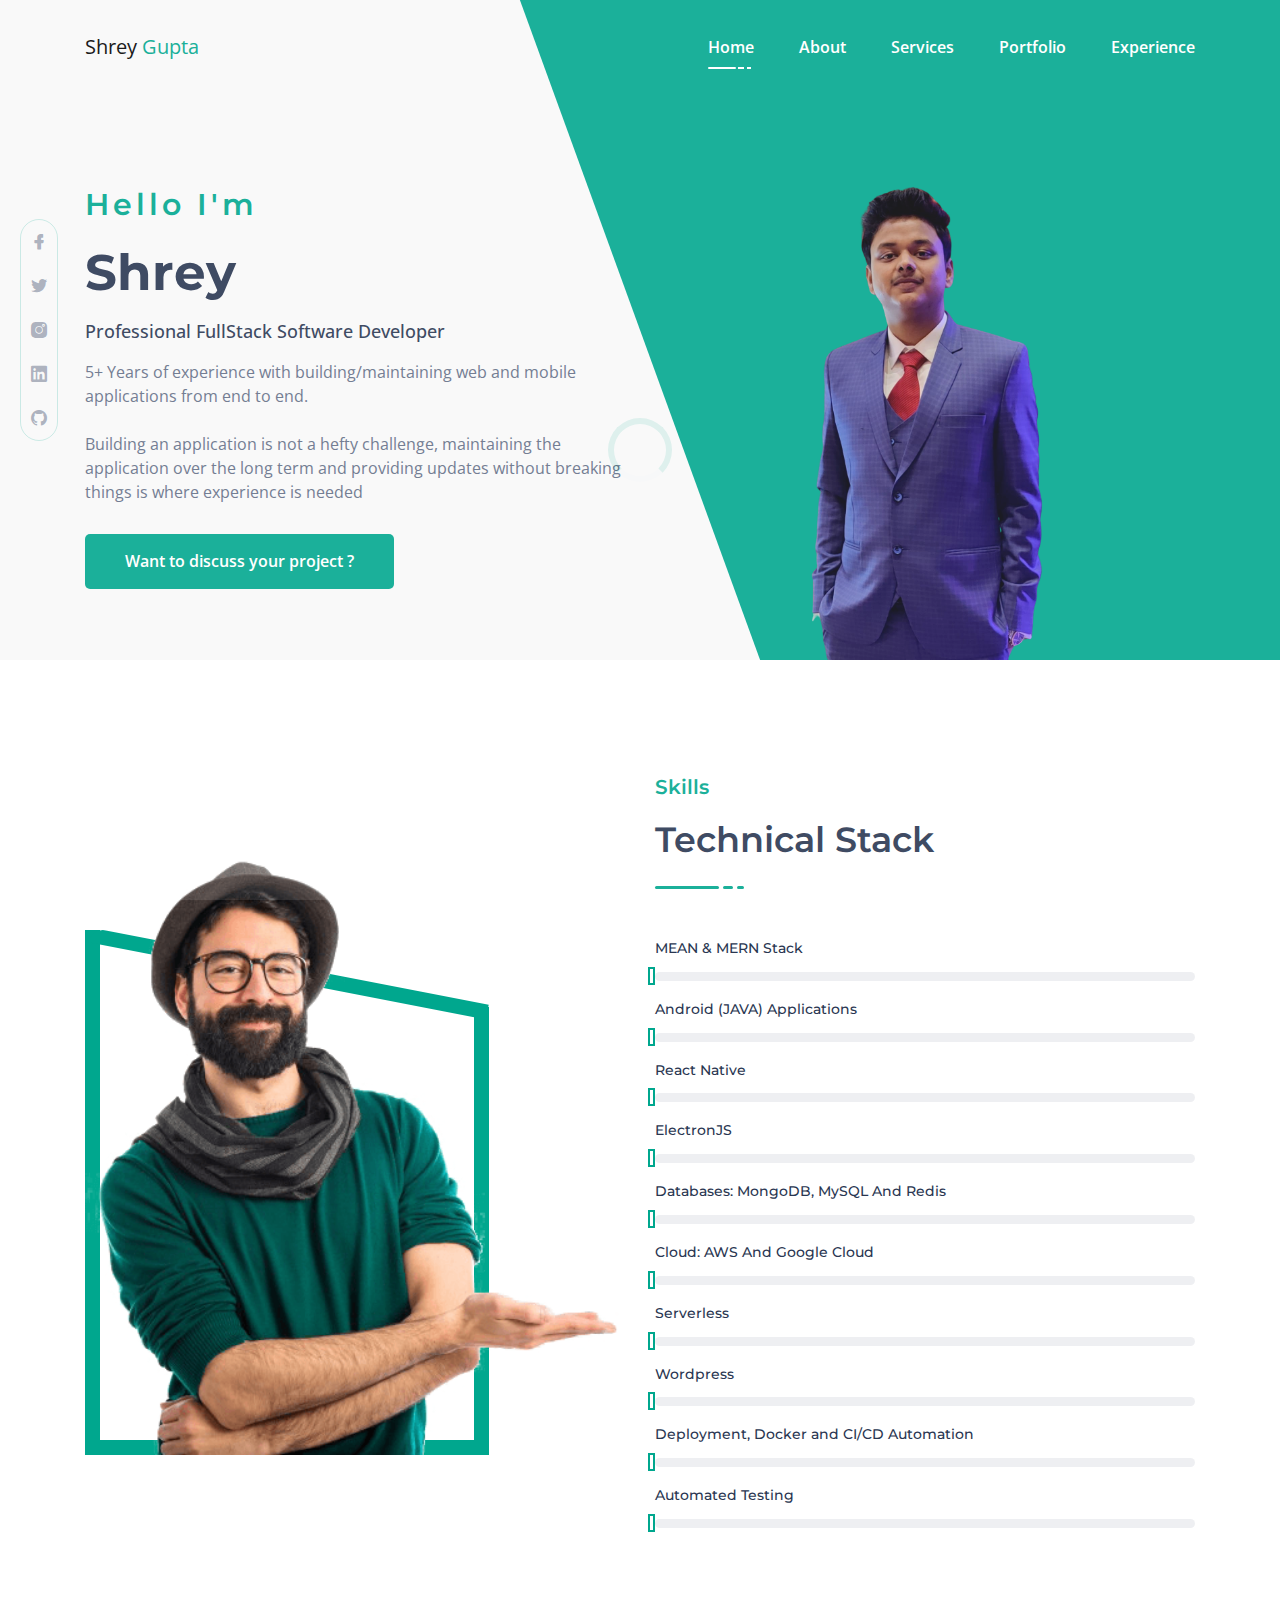
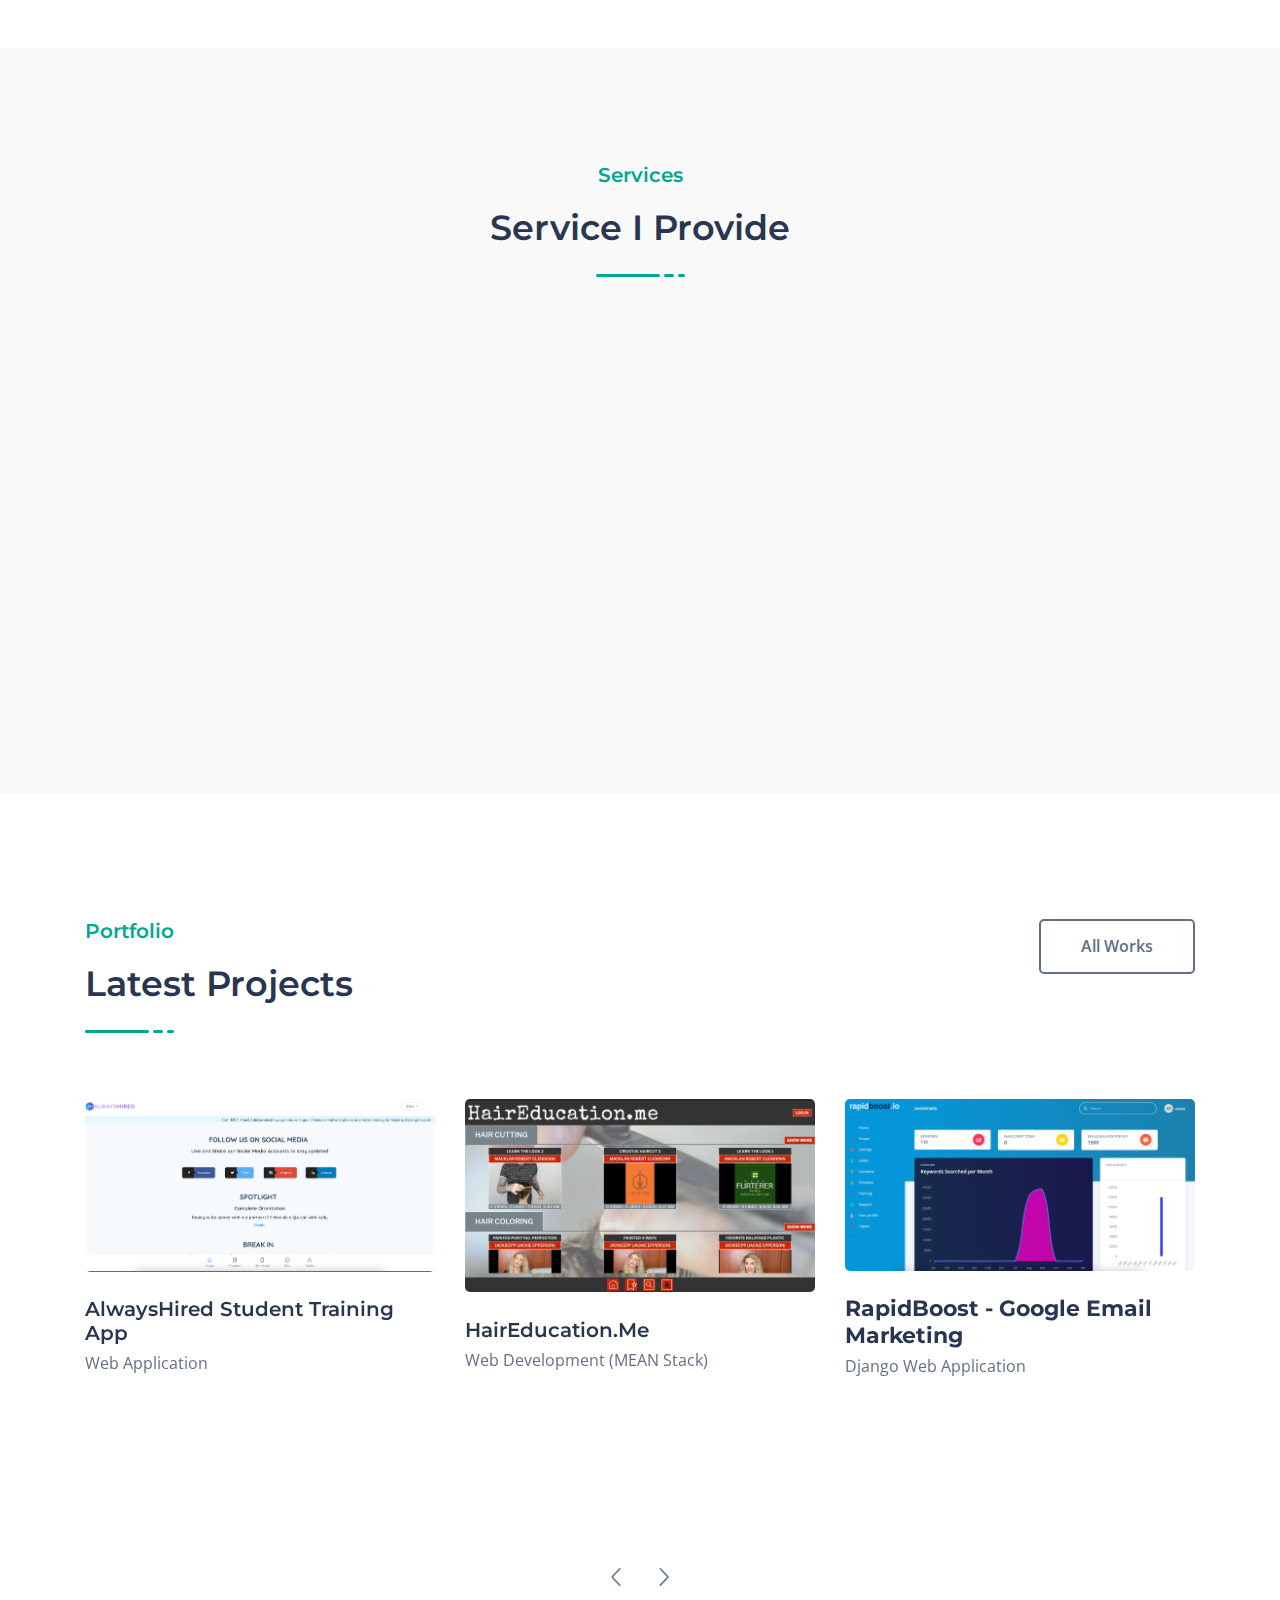
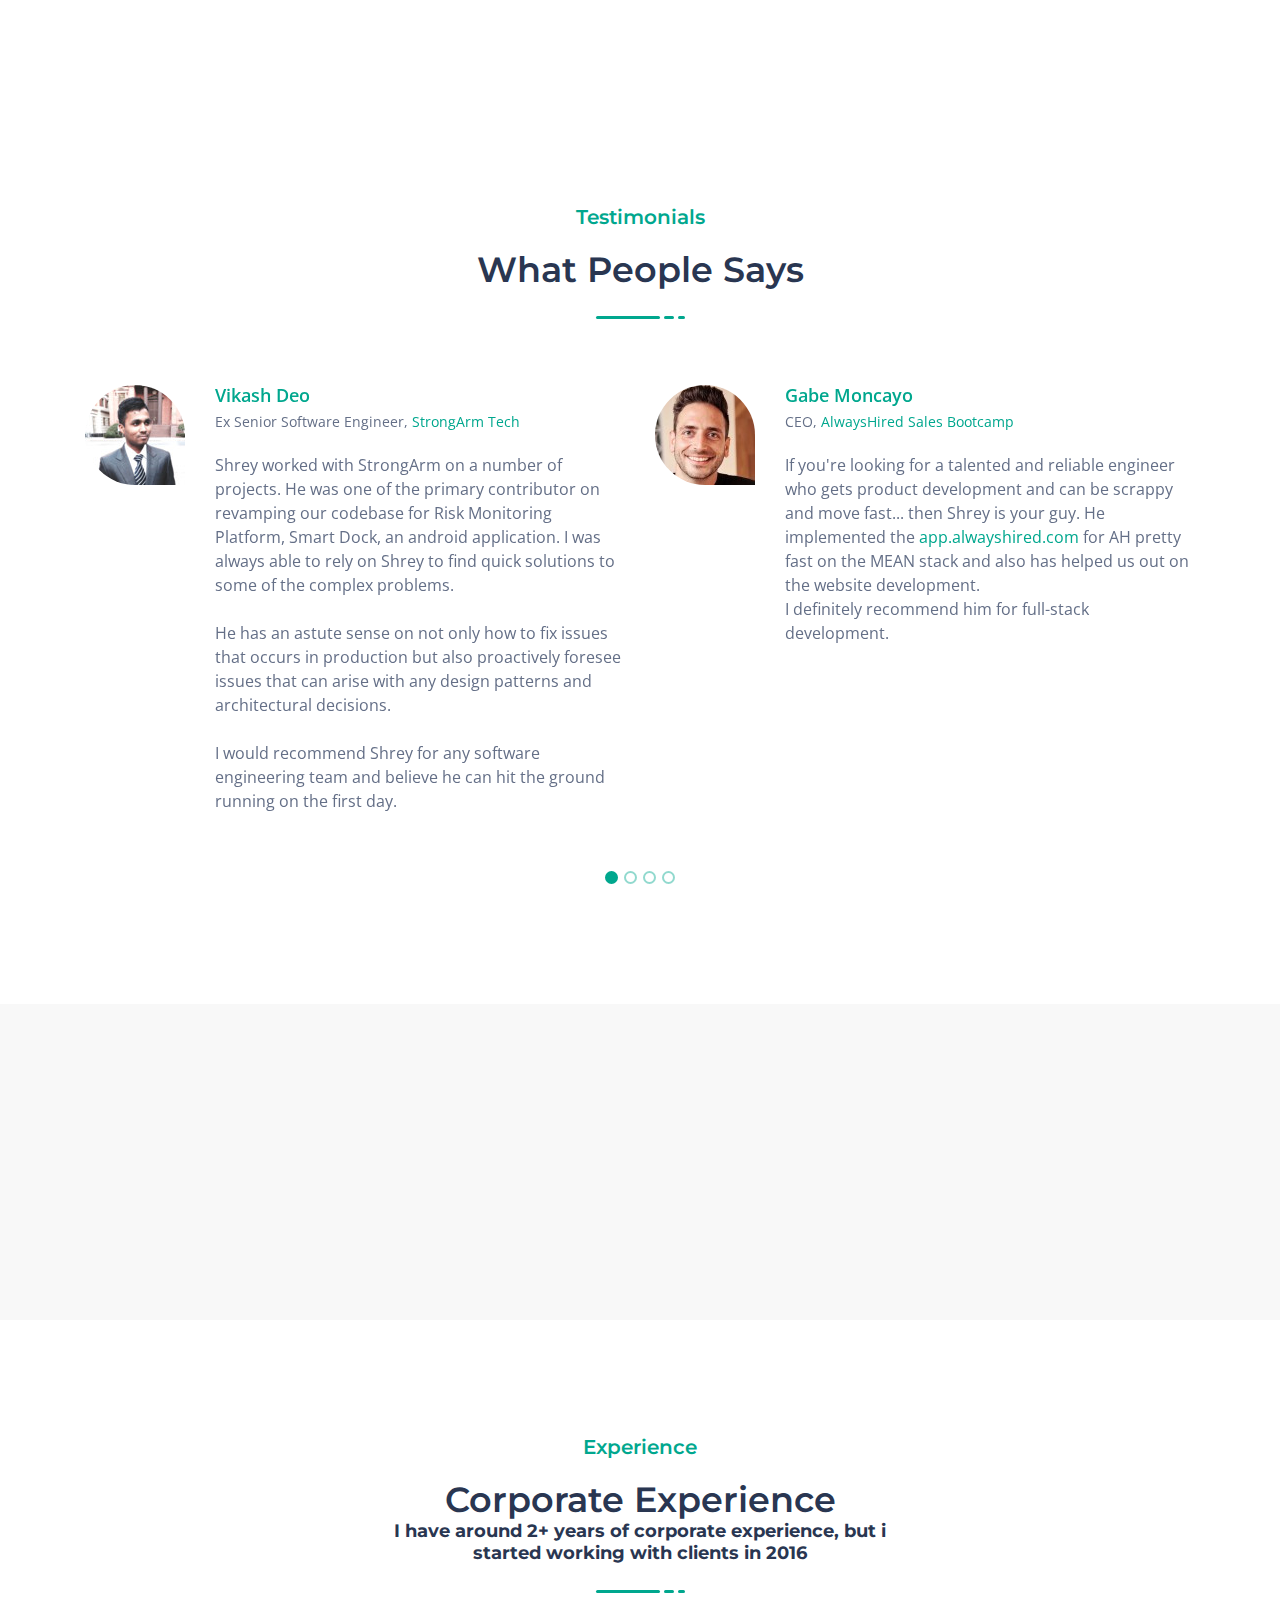
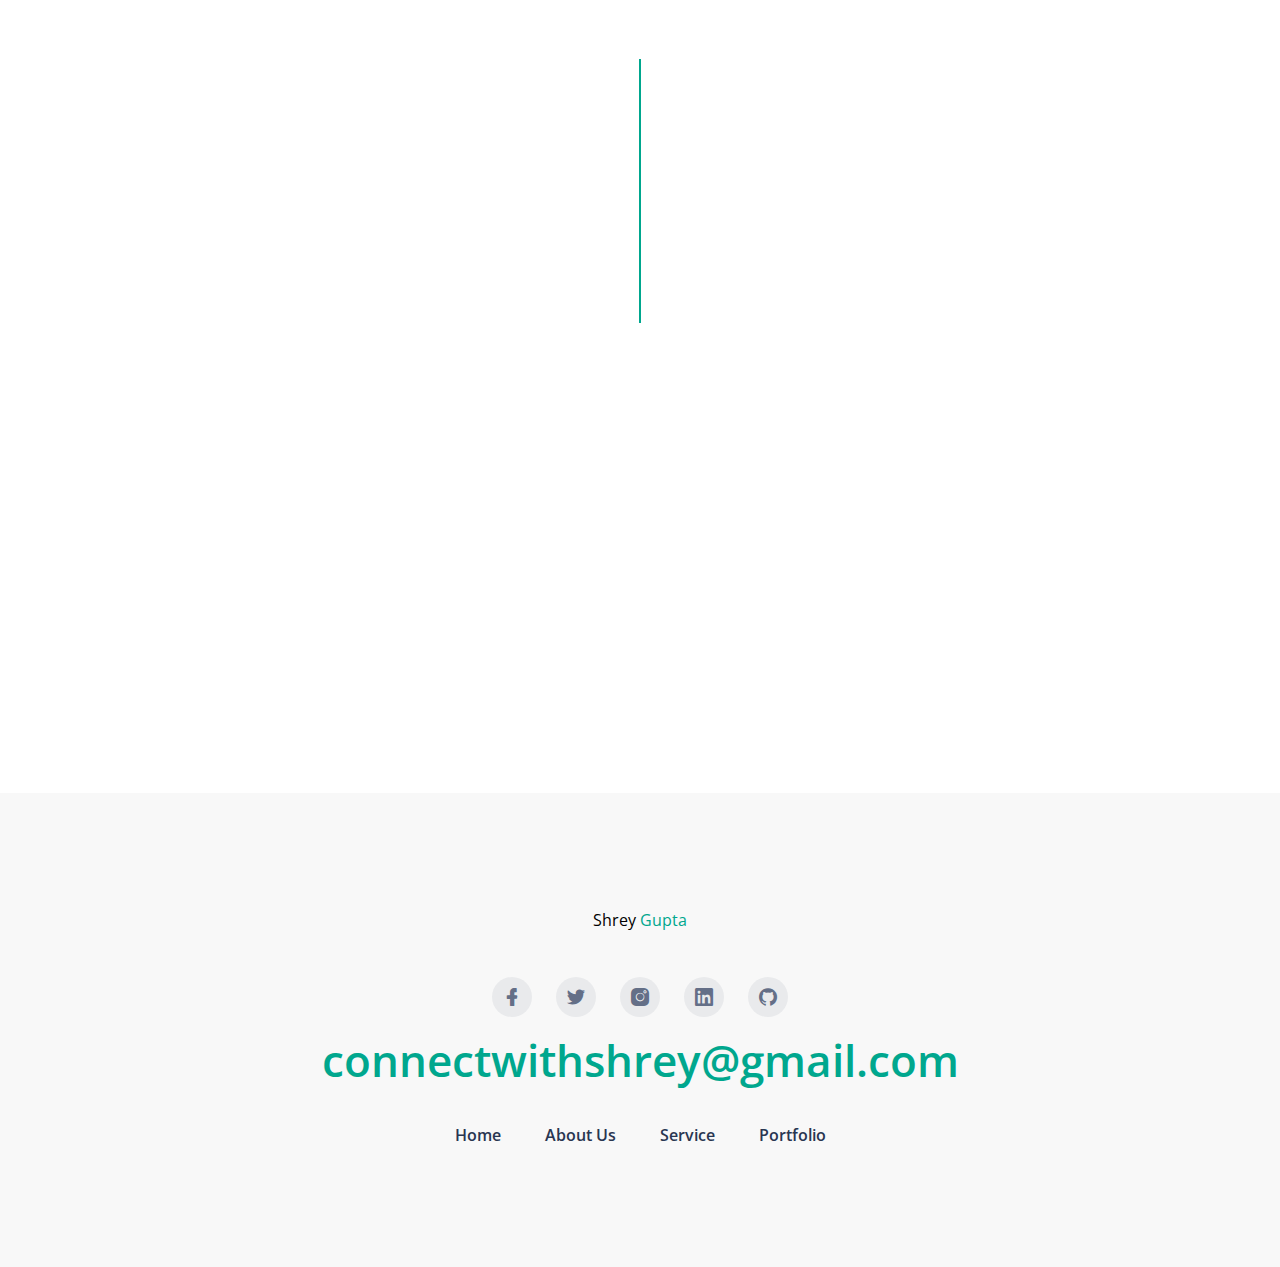
==== index.html @ 1f5a8aed "Fix NaN" ====
<!DOCTYPE html>
<html class="no-js" lang="en">

<head>
  <meta charset="utf-8">

  <title>Shrey Gupta - Portfolio</title>
  <meta name="description"
    content="Shrey is an emerging FullStack Software Engineer known for his honesty among his clients. Having expertise in building mobile and web apps that are secure, scalable, and maintainable">
  <meta name="viewport" content="width=device-width, initial-scale=1">

  <link rel="shortcut icon" href="favicons/images-favicon.png" type="image/png">

  <link rel="stylesheet" href="css/css-animate.css">

  <link rel="stylesheet" href="css/css-slick.css">

  <link rel="stylesheet" href="css/css-lineicons.css">

  <link rel="stylesheet" href="css/css-bootstrap.min.css">

  <link rel="stylesheet" href="css/css-default.css">

  <link rel="stylesheet" href="css/css-style.css">
</head>

<body>
  <!--[if IE]>
    <p class="browserupgrade">You are using an <strong>outdated</strong> browser. Please <a href="https://browsehappy.com/">upgrade your browser</a> to improve your experience and security.</p>
  <![endif]-->

  <div class="preloader">
    <div class="loader">
      <div class="ytp-spinner">
        <div class="ytp-spinner-container">
          <div class="ytp-spinner-rotator">
            <div class="ytp-spinner-left">
              <div class="ytp-spinner-circle"></div>
            </div>
            <div class="ytp-spinner-right">
              <div class="ytp-spinner-circle"></div>
            </div>
          </div>
        </div>
      </div>
    </div>
  </div>


  <section class="header_area">
    <div class="header_navbar">
      <div class="container">
        <div class="row">
          <div class="col-lg-12">
            <nav class="navbar navbar-expand-lg">
              <a class="navbar-brand" href="index.html">
                <span style="color: black;">Shrey</span> Gupta
              </a>
              <button class="navbar-toggler" type="button" data-toggle="collapse" data-target="#navbarSupportedContent"
                aria-controls="navbarSupportedContent" aria-expanded="false" aria-label="Toggle navigation">
                <span class="toggler-icon"></span>
                <span class="toggler-icon"></span>
                <span class="toggler-icon"></span>
              </button>
              <div class="collapse navbar-collapse sub-menu-bar" id="navbarSupportedContent">
                <ul id="nav" class="navbar-nav ml-auto">
                  <li class="nav-item active">
                    <a class="page-scroll" href="#home">Home <span></span></a>
                  </li>
                  <li class="nav-item">
                    <a class="page-scroll" href="#about">About<span></span></a>
                  </li>
                  <li class="nav-item">
                    <a class="page-scroll" href="#services">Services<span></span></a>
                  </li>
                  <li class="nav-item">
                    <a class="page-scroll" href="#project">Portfolio<span></span></a>
                  </li>
                  <li class="nav-item">
                    <a class="page-scroll" href="#work">Experience<span></span></a>
                  </li>
                </ul>
              </div>
            </nav>
          </div>
        </div>
      </div>
    </div>
    <div id="home" class="header_hero">
      <ul class="header_social d-none d-lg-block">
        <li><a href="https://www.facebook.com/connectwithshrey"><i class="lni lni-facebook-filled"></i></a></li>
        <li><a href="https://twitter.com/with_shrey"><i class="lni lni-twitter-filled"></i></a></li>
        <li><a href="https://www.instagram.com/connectwithshrey/"><i class="lni lni-instagram-filled"></i></a></li>
        <li><a href="https://linkedin.com/in/withshrey/"><i class="lni lni-linkedin-original"></i></a></li>
        <li><a href="https://github.com/with-shrey"><i class="lni lni-github-original"></i></a></li>
      </ul>
      <div class="container">
        <div class="row align-items-center justify-content-center justify-content-lg-between">
          <div class="col-lg-6">
            <div class="header_hero_content mt-45">
              <h5 class="header_sub_title wow fadeInUp" data-wow-duration="1.3s" data-wow-delay="0.2s">Hello I'm</h5>
              <h2 class="header_title wow fadeInUp" data-wow-duration="1.3s" data-wow-delay="0.5s">Shrey</h2>
              <span class="wow fadeInUp" data-wow-duration="1.3s" data-wow-delay="0.8s">Professional FullStack Software
                Developer</span>
              <p class="wow fadeInUp" data-wow-duration="1.3s" data-wow-delay="1.1s">5+ Years of experience with
                building/maintaining web and mobile applications from end to end.<br /><br />Building an application is
                not a
                hefty challenge, maintaining the application over the long term and providing updates without breaking
                things is where experience is needed</p>
              <a data-toggle="modal" data-target="#exampleModalCenter" href="#contact" class="main-btn wow fadeInUp"
                data-wow-duration="1.3s" data-wow-delay="1.4s">Want to discuss your project ?</a>
            </div>
          </div>
          <div class="col-lg-6 col-md-6 col-sm-7">
            <div class="header_hero_image mt-50 wow fadeInRightBig" data-wow-duration="1.3s" data-wow-delay="1.8s">
              <img src="images/shrey-standing.png" alt="hero">
            </div>
          </div>
        </div>
      </div>
      <div class="header_hero_shape d-none d-lg-block"></div>
    </div>
  </section>


  <section id="about" class="about_area pt-70 pb-120">
    <div class="container">
      <div class="row align-items-center justify-content-center">
        <div class="col-lg-6 col-md-9">
          <div class="about_image mt-50 wow fadeInRightBig" data-wow-duration="1.3s" data-wow-delay="0.5s">
            <img src="images/images-about_hero.png" alt="Hero">
            <div class="about_shape"></div>
          </div>
        </div>
        <div class="col-lg-6">
          <div class="about_content mt-45 wow fadeInLeftBig" data-wow-duration="1.3s" data-wow-delay="0.5s">
            <div class="section_title">
              <h5 class="sub_title">Skills</h5>
              <h3 class="main_title">Technical Stack</h3>
              <ul class="line">
                <li>
                </li>
                <li>
                </li>
                <li>
                </li>
              </ul>
            </div>
            <p></p>
            <div class="about_skills pt-15">
              <div class="skill_item mt-20">
                <div class="skill_header">
                  <h6 class="skill_title">MEAN & MERN Stack</h6>
                </div>
                <div class="skill_bar">
                  <div class="bar_inner">
                    <div class="bar progress_line" data-width="100"></div>
                  </div>
                </div>
              </div>
              <div class="skill_item mt-20">
                <div class="skill_header">
                  <h6 class="skill_title">Android (JAVA) Applications</h6>
                </div>
                <div class="skill_bar">
                  <div class="bar_inner">
                    <div class="bar progress_line" data-width="100"></div>
                  </div>
                </div>
              </div>
              <div class="skill_item mt-20">
                <div class="skill_header">
                  <h6 class="skill_title">React Native</h6>
                </div>
                <div class="skill_bar">
                  <div class="bar_inner">
                    <div class="bar progress_line" data-width="100"></div>
                  </div>
                </div>
              </div>
              <div class="skill_item mt-20">
                <div class="skill_header">
                  <h6 class="skill_title">ElectronJS</h6>
                </div>
                <div class="skill_bar">
                  <div class="bar_inner">
                    <div class="bar progress_line" data-width="100"></div>
                  </div>
                </div>
              </div>
              <div class="skill_item mt-20">
                <div class="skill_header">
                  <h6 class="skill_title">Databases: MongoDB, MySQL And Redis</h6>
                </div>
                <div class="skill_bar">
                  <div class="bar_inner">
                    <div class="bar progress_line" data-width="100"></div>
                  </div>
                </div>
              </div>
              <div class="skill_item mt-20">
                <div class="skill_header">
                  <h6 class="skill_title">Cloud: AWS And Google Cloud</h6>
                </div>
                <div class="skill_bar">
                  <div class="bar_inner">
                    <div class="bar progress_line" data-width="100"></div>
                  </div>
                </div>
              </div>
              <div class="skill_item mt-20">
                <div class="skill_header">
                  <h6 class="skill_title">Serverless</h6>
                </div>
                <div class="skill_bar">
                  <div class="bar_inner">
                    <div class="bar progress_line" data-width="100"></div>
                  </div>
                </div>
              </div>
              <div class="skill_item mt-20">
                <div class="skill_header">
                  <h6 class="skill_title">Wordpress</h6>
                </div>
                <div class="skill_bar">
                  <div class="bar_inner">
                    <div class="bar progress_line" data-width="100"></div>
                  </div>
                </div>
              </div>
              <div class="skill_item mt-20">
                <div class="skill_header">
                  <h6 class="skill_title">Deployment, Docker and CI/CD Automation</h6>
                </div>
                <div class="skill_bar">
                  <div class="bar_inner">
                    <div class="bar progress_line" data-width="100"></div>
                  </div>
                </div>
              </div>
              <div class="skill_item mt-20">
                <div class="skill_header">
                  <h6 class="skill_title">Automated Testing</h6>
                </div>
                <div class="skill_bar">
                  <div class="bar_inner">
                    <div class="bar progress_line" data-width="100"></div>
                  </div>
                </div>
              </div>
            </div>
          </div>
        </div>
      </div>
    </div>
  </section>


  <section id="services" class="services_area pt-115 pb-120">
    <div class="container">
      <div class="row justify-content-center">
        <div class="col-lg-6">
          <div class="section_title text-center pb-30">
            <h5 class="sub_title">Services</h5>
            <h3 class="main_title">Service I Provide</h3>
            <ul class="line">
              <li>
              </li>
              <li>
              </li>
              <li>
              </li>
            </ul>
          </div>
        </div>
      </div>
      <div class="row">
        <div class="col-lg-4 col-sm-6">
          <div class="single_service mt-30 wow fadeInUpBig" data-wow-duration="1.3s" data-wow-delay="0.2s">
            <div class="service_icon">
              <i class="lni lni-vector"></i>
            </div>
            <div class="service_content">
              <h4 class="service_title"><a href="#">Web Application</a></h4>
              <p>Applications that run within a browser are usable for all devices that support a web browser.</p>
            </div>
          </div>
        </div>
        <div class="col-lg-4 col-sm-6">
          <div class="single_service mt-30 wow fadeInUpBig" data-wow-duration="1.3s" data-wow-delay="0.5s">
            <div class="service_icon">
              <i class="lni lni-layout"></i>
            </div>
            <div class="service_content">
              <h4 class="service_title"><a href="#">Cross Platform Application</a></h4>
              <p>Apps that are written once but are usable on Android, iOS, macOS, and Windows</p>
            </div>
          </div>
        </div>
        <div class="col-lg-4 col-sm-6">
          <div class="single_service mt-30 wow fadeInUpBig" data-wow-duration="1.3s" data-wow-delay="0.8s">
            <div class="service_icon">
              <i class="lni lni-ux"></i>
            </div>
            <div class="service_content">
              <h4 class="service_title"><a href="#">Website Development</a></h4>
              <p>Converting designs into a functional website in WordPress using Theme Builders or in form of a Simple
                HTML website
                that can be deployed cost-effectively</p>
            </div>
          </div>
        </div>
  </section>


  <section id="project" class="project_area pt-125">
    <div class="container">
      <div class="row">
        <div class="col-sm-9">
          <div class="section_title pb-30">
            <h5 class="sub_title">Portfolio</h5>
            <h3 class="main_title">Latest Projects</h3>
            <ul class="line">
              <li>
              </li>
              <li>
              </li>
              <li>
              </li>
            </ul>
          </div>
        </div>
        <div class="col-sm-3">
          <div class="project_btn text-sm-right">
            <a class="main-btn main-btn-2" href="#">All Works</a>
          </div>
        </div>
      </div>
      <div class="row project_active">
        <div class="col-lg-4">
          <div class="single_project">
            <div class="project_image">
              <img src="images/projects/alwayshired-app.png" alt="project">
            </div>
            <div class="project_content">
              <h4 class="project_title"><a href="https://app.alwayshired.com">AlwaysHired Student Training App</a></h4>
              <p>Web Application</p>
            </div>
          </div>
        </div>
        <div class="col-lg-4">
          <div class="single_project ">
            <div class="project_image">
              <img src="images/projects/haireducation.png" alt="project">
            </div>
            <div class="project_content">
              <h4 class="project_title"><a href="https://www.haireducation.me">HairEducation.Me</a></h4>
              <p>Web Development (MEAN Stack)</p>
            </div>
          </div>
        </div>
        <div class="col-lg-4">
          <div class="single_project">
            <div class="project_image">
              <img src="images/projects/rapidboost.png" alt="project">
            </div>
            <div class="project_content">
              <h4><a href="https://rapidboost.io"></a>RapidBoost - Google Email Marketing</a></h4>
              <p>Django Web Application</p>
            </div>
          </div>
        </div>
        <div class="col-lg-4">
          <div class="single_project">
            <div class="project_image">
              <img src="images/projects/fotonicia.png" alt="project">
            </div>
            <div class="project_content">
              <h4 class="project_title"><a
                  href="https://play.google.com/store/apps/details?id=com.fotonicia&hl=en_US&gl=US">Fotonicia - Gift
                  Customization</a></h4>
              <p>Worked on Hourly basis with their team</p>
            </div>
          </div>
        </div>
        <div class="col-lg-4">
          <div class="single_project">
            <div class="project_image">
              <img src="images/projects/myjuet.png" alt="project">
            </div>
            <div class="project_content">
              <h4 class="project_title"><a
                  href="https://play.google.com/store/apps/details?id=app.myjuet.com.myjuet&hl=en">MyJUET - Attendance
                  Tracking using web scraping</a></h4>
              <p>Android Application - Personal Project</p>
            </div>
          </div>
        </div>
        <div class="col-lg-4">
          <div class="single_project">
            <div class="project_image">
              <img src="images/projects/alwayshired-website.png" alt="project">
            </div>
            <div class="project_content">
              <h4 class="project_title"><a href="https://www.alwayshired.com">AlwaysHired Website & Blog</a></h4>
              <p>Wordpress Custom Theme Development</p>
            </div>
          </div>
        </div>
        <div class="col-lg-4">
          <div class="single_project">
            <div class="project_image">
              <img src="images/projects/thybookbox.png" alt="project">
            </div>
            <div class="project_content">
              <h4 class="project_title"><a href="https://tbbreader.netlify.app/">ThyBookBox - Book Reader</a></h4>
              <p>ReactJS + Firebase</p>
            </div>
          </div>
        </div>
      </div>
    </div>
  </section>


  <section id="testimonial" class="testimonial_area pt-115 pb-120">
    <div class="container">
      <div class="row justify-content-center">
        <div class="col-lg-6">
          <div class="section_title text-center pb-30">
            <h5 class="sub_title">Testimonials</h5>
            <h3 class="main_title">What People Says</h3>
            <ul class="line">
              <li>
              </li>
              <li>
              </li>
              <li>
              </li>
            </ul>
          </div>
        </div>
      </div>
      <div class="row testimonial_active">
        <div class="col-lg-6">
          <div class="single_testimonial d-sm-flex mt-30">
            <div class="testimonial_author">
              <img src="images/recomendations/vikashdeo.jpg" alt="author">
            </div>
            <div class="testimonial_content media-body">
              <h4 class="author_name"><a href="https://www.linkedin.com/in/vikash-deo/">Vikash Deo</a></h4>
              <span class="sub_title">Ex Senior Software Engineer, <a href="https://www.strongarmtech.com/">StrongArm
                  Tech</a></span>
              <p>Shrey worked with StrongArm on a number of projects. He was one of the primary contributor on revamping
                our codebase for Risk Monitoring Platform, Smart Dock, an android application. I was always able to rely
                on Shrey to find quick solutions to some of the complex problems.

                <br /> <br />He has an astute sense on not only how to fix issues that occurs in production but also
                proactively
                foresee issues that can arise with any design patterns and architectural decisions.

                <br /> <br />I would recommend Shrey for any software engineering team and believe he can hit the ground
                running on
                the first day.
              </p>
            </div>
          </div>
        </div>
        <div class="col-lg-6">
          <div class="single_testimonial d-sm-flex mt-30">
            <div class="testimonial_author">
              <img src="images/recomendations/gabe.jpg" alt="author">
            </div>
            <div class="testimonial_content media-body">
              <h4 class="author_name"><a href="https://www.linkedin.com/in/gabemoncayo/">Gabe Moncayo</a></h4>
              <span class="sub_title">CEO, <a href="https://www.alwayshired.com">AlwaysHired Sales Bootcamp</a></span>
              <p>If you're looking for a talented and reliable engineer who gets product development and can be scrappy
                and move fast... then Shrey is your guy. He implemented the <a
                  href="https://app.alwayshired.com">app.alwayshired.com</a> for AH pretty fast on
                the MEAN stack and also has helped us out on the website development.

                <br />I definitely recommend him for full-stack development.
              </p>
            </div>
          </div>
        </div>
        <div class="col-lg-6">
          <div class="single_testimonial d-sm-flex mt-30">
            <div class="testimonial_author">
              <img src="images/recomendations/ankit.jpg" alt="author">
            </div>
            <div class="testimonial_content media-body">
              <h4 class="author_name"><a href="https://www.linkedin.com/in/ankitgupta90/">Ankit Gupta</a></h4>
              <span class="sub_title">Software Engineer at Arista | Ex-Adobe | Ex-Qualcomm | IIT</span>
              <p>I have worked directly with Shrey in the <a href="https://www.fotonicia.com">Fotonicia</a> Android app
                development. He is a quick learner and
                is very hardworking. He is always up for more work and usually works relentlessly to finish the assigned
                task. He is also very eager to learn and implement new things related to Android development.
                I wish him best for his future endeavors.</p>
            </div>
          </div>
        </div>
        <div class="col-lg-6">
          <div class="single_testimonial d-sm-flex mt-30">
            <div class="testimonial_author">
              <img src="images/recomendations/ankit.jpg" alt="author">
            </div>
            <div class="testimonial_content media-body">
              <h4 class="author_name"><a href="https://www.linkedin.com/in/vai">Vaibhav Nanda</a></h4>
              <span class="sub_title">Founder & CEO, Pixectra</span>
              <p>Shrey shows great leadership qualities when it comes to managing a tech team, always on the look to
                build stuff and solve problems.
                All the time we have worked together, there was nothing that made him say "I can't do it"</p>

            </div>
          </div>
        </div>
      </div>
    </div>
  </section>


  <section id="counter" class="counter_area gray-bg pt-70 pb-120">
    <div class="container">
      <div class="row">
        <div class="col-lg-3 col-sm-6">
          <div class="single_counter mt-50 d-flex align-items-center wow fadeIn" data-wow-duration="1.3s"
            data-wow-delay="0.2s">
            <div class="counter_icon">
              <i class="lni lni-checkmark-circle"></i>
            </div>
            <div class="counter_content media-body">
              <span class="count"><span class="counter">28</span>+</span>
              <p>Projects Done</p>
            </div>
          </div>
        </div>
        <div class="col-lg-3 col-sm-6">
          <div class="single_counter mt-50 d-flex align-items-center wow fadeIn" data-wow-duration="1.3s"
            data-wow-delay="0.4s">
            <div class="counter_icon">
              <i class="lni lni-emoji-happy"></i>
            </div>
            <div class="counter_content media-body">
              <span class="count"><span class="counter">25</span>+</span>
              <p>Satisfied Clients</p>
            </div>
          </div>
        </div>
        <div class="col-lg-3 col-sm-6">
          <div class="single_counter mt-50 d-flex align-items-center wow fadeIn" data-wow-duration="1.3s"
            data-wow-delay="0.6s">
            <div class="counter_icon">
              <i class="lni lni-bolt"></i>
            </div>
            <div class="counter_content media-body">
              <span class="count"><span class="counter">2</span>+</span>
              <p>Active Projects</p>
            </div>
          </div>
        </div>
        <div class="col-lg-3 col-sm-6">
          <div class="single_counter mt-50 d-flex align-items-center wow fadeIn" data-wow-duration="1.3s"
            data-wow-delay="0.8s">
            <div class="counter_icon">
              <i class="lni lni-pyramids"></i>
            </div>
            <div class="counter_content media-body">
              <span class="count"><span class="counter">5</span>+</span>
              <p>Years Experience</p>
            </div>
          </div>
        </div>
      </div>
    </div>
  </section>


  <section id="work" class="work_experience_area pt-115">
    <div class="container">
      <div class="row justify-content-center">
        <div class="col-lg-6">
          <div class="section_title text-center pb-30">
            <h5 class="sub_title">Experience</h5>
            <h3 class="main_title">Corporate Experience</h3>
            <h5>I have around 2+ years of corporate experience, but i started working with clients in 2016</h5>
            <ul class="line">
              <li>
              </li>
              <li>
              </li>
              <li>
              </li>
            </ul>
          </div>
        </div>
      </div>
      <div class="work_experience">
        <div class="row">
          <div class="col-lg-12">
            <div class="single_experience d-lg-flex align-items-center flex-wrap wow fadeIn" data-wow-duration="1.3s"
              data-wow-delay="0.2s">
              <div class="experience_title order-last">
                <h3 class="title">Web developer</h3>
                <p>McKinley & Rice, India</p>
                <span class="date">Feb 2020- Feb 2021</span>
              </div>
              <div class="experience_number">
                <span>01</span>
              </div>
              <div class="experience_content order-first">
                <p>McKinley & Rice is an offshore consultancy firm, worked on different projects in different tech
                  stacks such as MERN, React Native, and Django</p>
              </div>
            </div>
          </div>
        </div>
        <div class="row">
          <div class="col-lg-12">
            <div class="single_experience d-lg-flex align-items-center flex-wrap wow fadeIn" data-wow-duration="1.3s"
              data-wow-delay="0.5s">
              <div class="experience_title text-lg-right">
                <h3 class="title">Full Stack Software Engineer</h3>
                <p>Shoppinpal</p>
                <span class="date">Feb 2021- Current</span>
              </div>
              <div class="experience_number">
                <span>02</span>
              </div>
              <div class="experience_content">
                <p>Working on building an iPaaS of integrations for SMBs between various POS, Accounting, Payroll,
                  Payments , etc systems</p>
              </div>
            </div>
          </div>
        </div>
      </div>
    </div>
  </section>


  <section id="contact" class="call_to_action_area">
    <div class="container">
      <div class="call_to_action_wrapper wow fadeIn" data-wow-duration="1.3s" data-wow-delay="0.5s">
        <div class="row">
          <div class="col-lg-12">
            <div class="call_to_action_box d-md-flex justify-content-between align-items-center">
              <div class="call_to_action_content">
                <h3 class="action_title">Have Any Project in Mind?</h3>
                <ul class="line">
                  <li>
                  </li>
                  <li>
                  </li>
                  <li>
                  </li>
                </ul>
                <p>Setup a call to discuss your requirements and ideas with me
                </p>
              </div>
              <div class="call_to_action_btn">
                <a data-toggle="modal" data-target="#exampleModalCenter" class="main-btn">Schedule a Meeting</a>
              </div>
            </div>
          </div>
        </div>
      </div>
  </section>


  <footer id="footer" class="footer_area gray-bg pt-115 pb-120">
    <div class="container">
      <div class="row">
        <div class="col-lg-12">
          <div class="footer_content text-center">
            <a href="#"> <span style="color: black;">Shrey</span> Gupta </a>
            <ul class="footer_social">
              <li><a href="https://www.facebook.com/connectwithshrey"><i class="lni lni-facebook-filled"></i></a></li>
              <li><a href="https://twitter.com/with_shrey"><i class="lni lni-twitter-filled"></i></a></li>
              <li><a href="https://www.instagram.com/connectwithshrey/"><i class="lni lni-instagram-filled"></i></a>
              </li>
              <li><a href="https://linkedin.com/in/withshrey/"><i class="lni lni-linkedin-original"></i></a></li>
              <li><a href="https://github.com/with-shrey"><i class="lni lni-github-original"></i></a></li>
            </ul>
            <span class="email"><a href="mailto:connectwithshrey@gmail.com"
                class="__cf_email__">connectwithshrey@gmail.com</a></span>
            <ul class="footer_menu">
              <li><a href="#">Home</a></li>
              <li><a href="#">About Us</a></li>
              <li><a href="#">Service</a></li>
              <li><a href="#">Portfolio</a></li>
            </ul>
          </div>
        </div>
      </div>
    </div>
  </footer>

  <script src="js/vendor-jquery-1.12.4.min.js"></script>
  <script src="js/vendor-modernizr-3.7.1.min.js"></script>

  <script src="js/js-popper.min.js"></script>
  <script src="js/js-bootstrap.min.js"></script>

  <script src="js/js-slick.min.js"></script>


  <script src="js/js-jquery.appear.min.js"></script>

  <script src="js/js-waypoints.min.js"></script>
  <script src="js/js-jquery.counterup.min.js"></script>

  <script src="js/js-jquery.easing.min.js"></script>
  <script src="js/js-scrolling-nav.js"></script>

  <script src="js/js-wow.min.js"></script>

  <script src="js/js-main.js"></script>
  <div class="modal fade" id="exampleModalCenter" tabindex="-1" role="dialog" aria-labelledby="exampleModalCenterTitle"
    aria-hidden="true">
    <div class="modal-dialog modal-dialog-centered" style="height: 100%; margin-top: 0; margin-bottom: 0;"
      role="document">
      <div class="modal-content" style="height: 100%">
        <div class="modal-body">
          <div class="zoomai-inline-widget"
            data-url="https://meeting.calendarhero.com/meeting/new/614ebb75c2277400205cc273/websitelead"
            style="min-width:320px; height:630px;"></div>
        </div>
        <div class="modal-footer">
          <button type="button" class="btn btn-success" data-dismiss="modal">Close</button>
        </div>
      </div>
    </div>
  </div>
</body>
<script type="text/javascript" src="https://app.calendarhero.com/assets/widget.js"></script>

</html>
---- css/css-default.css ----
/* Deafult Margin & Padding */
/*-- Margin Top --*/
.mt-5 {
	margin-top: 5px;
}
.mt-10 {
	margin-top: 10px;
}
.mt-15 {
	margin-top: 15px;
}
.mt-20 {
	margin-top: 20px;
}
.mt-25 {
	margin-top: 25px;
}
.mt-30 {
	margin-top: 30px;
}
.mt-35 {
	margin-top: 35px;
}
.mt-40 {
	margin-top: 40px;
}
.mt-45 {
	margin-top: 45px;
}
.mt-50 {
	margin-top: 50px;
}
.mt-55 {
	margin-top: 55px;
}
.mt-60 {
	margin-top: 60px;
}
.mt-65 {
	margin-top: 65px;
}
.mt-70 {
	margin-top: 70px;
}
.mt-75 {
	margin-top: 75px;
}
.mt-80 {
	margin-top: 80px;
}
.mt-85 {
	margin-top: 85px;
}
.mt-90 {
	margin-top: 90px;
}
.mt-95 {
	margin-top: 95px;
}
.mt-100 {
	margin-top: 100px;
}
.mt-105 {
	margin-top: 105px;
}
.mt-110 {
	margin-top: 110px;
}
.mt-115 {
	margin-top: 115px;
}
.mt-120 {
	margin-top: 120px;
}
.mt-125 {
	margin-top: 125px;
}
.mt-130 {
	margin-top: 130px;
}
.mt-135 {
	margin-top: 135px;
}
.mt-140 {
	margin-top: 140px;
}
.mt-145 {
	margin-top: 145px;
}
.mt-150 {
	margin-top: 150px;
}
.mt-155 {
	margin-top: 155px;
}
.mt-160 {
	margin-top: 160px;
}
.mt-165 {
	margin-top: 165px;
}
.mt-170 {
	margin-top: 170px;
}
.mt-175 {
	margin-top: 175px;
}
.mt-180 {
	margin-top: 180px;
}
.mt-185 {
	margin-top: 185px;
}
.mt-190 {
	margin-top: 190px;
}
.mt-195 {
	margin-top: 195px;
}
.mt-200 {
	margin-top: 200px;
}
/*-- Margin Bottom --*/

.mb-5 {
	margin-bottom: 5px;
}
.mb-10 {
	margin-bottom: 10px;
}
.mb-15 {
	margin-bottom: 15px;
}
.mb-20 {
	margin-bottom: 20px;
}
.mb-25 {
	margin-bottom: 25px;
}
.mb-30 {
	margin-bottom: 30px;
}
.mb-35 {
	margin-bottom: 35px;
}
.mb-40 {
	margin-bottom: 40px;
}
.mb-45 {
	margin-bottom: 45px;
}
.mb-50 {
	margin-bottom: 50px;
}
.mb-55 {
	margin-bottom: 55px;
}
.mb-60 {
	margin-bottom: 60px;
}
.mb-65 {
	margin-bottom: 65px;
}
.mb-70 {
	margin-bottom: 70px;
}
.mb-75 {
	margin-bottom: 75px;
}
.mb-80 {
	margin-bottom: 80px;
}
.mb-85 {
	margin-bottom: 85px;
}
.mb-90 {
	margin-bottom: 90px;
}
.mb-95 {
	margin-bottom: 95px;
}
.mb-100 {
	margin-bottom: 100px;
}
.mb-105 {
	margin-bottom: 105px;
}
.mb-110 {
	margin-bottom: 110px;
}
.mb-115 {
	margin-bottom: 115px;
}
.mb-120 {
	margin-bottom: 120px;
}
.mb-125 {
	margin-bottom: 125px;
}
.mb-130 {
	margin-bottom: 130px;
}
.mb-135 {
	margin-bottom: 135px;
}
.mb-140 {
	margin-bottom: 140px;
}
.mb-145 {
	margin-bottom: 145px;
}
.mb-150 {
	margin-bottom: 150px;
}
.mb-155 {
	margin-bottom: 155px;
}
.mb-160 {
	margin-bottom: 160px;
}
.mb-165 {
	margin-bottom: 165px;
}
.mb-170 {
	margin-bottom: 170px;
}
.mb-175 {
	margin-bottom: 175px;
}
.mb-180 {
	margin-bottom: 180px;
}
.mb-185 {
	margin-bottom: 185px;
}
.mb-190 {
	margin-bottom: 190px;
}
.mb-195 {
	margin-bottom: 195px;
}
.mb-200 {
	margin-bottom: 200px;
}
/*-- margin left --*/
.ml-5 {
	margin-left: 5px;
}
.ml-10 {
	margin-left: 10px;
}
.ml-15 {
	margin-left: 15px;
}
.ml-20 {
	margin-left: 20px;
}
.ml-25 {
	margin-left: 25px;
}
.ml-30 {
	margin-left: 30px;
}
.ml-35 {
	margin-left: 35px;
}
.ml-40 {
	margin-left: 40px;
}
.ml-45 {
	margin-left: 45px;
}
.ml-50 {
	margin-left: 50px;
}
.ml-55 {
	margin-left: 55px;
}
.ml-60 {
	margin-left: 60px;
}
.ml-65 {
	margin-left: 65px;
}
.ml-70 {
	margin-left: 70px;
}
.ml-75 {
	margin-left: 75px;
}
.ml-80 {
	margin-left: 80px;
}
.ml-85 {
	margin-left: 85px;
}
.ml-90 {
	margin-left: 90px;
}
.ml-95 {
	margin-left: 95px;
}
.ml-100 {
	margin-left: 100px;
}
.ml-105 {
	margin-left: 105px;
}
.ml-110 {
	margin-left: 110px;
}
.ml-115 {
	margin-left: 115px;
}
.ml-120 {
	margin-left: 120px;
}
.ml-125 {
	margin-left: 125px;
}
.ml-130 {
	margin-left: 130px;
}
.ml-135 {
	margin-left: 135px;
}
.ml-140 {
	margin-left: 140px;
}
.ml-145 {
	margin-left: 145px;
}
.ml-150 {
	margin-left: 150px;
}
.ml-155 {
	margin-left: 155px;
}
.ml-160 {
	margin-left: 160px;
}
.ml-165 {
	margin-left: 165px;
}
.ml-170 {
	margin-left: 170px;
}
.ml-175 {
	margin-left: 175px;
}
.ml-180 {
	margin-left: 180px;
}
.ml-185 {
	margin-left: 185px;
}
.ml-190 {
	margin-left: 190px;
}
.ml-195 {
	margin-left: 195px;
}
.ml-200 {
	margin-left: 200px;
}
/*-- margin right --*/
.mr-5 {
	margin-right: 5px;
}
.mr-10 {
	margin-right: 10px;
}
.mr-15 {
	margin-right: 15px;
}
.mr-20 {
	margin-right: 20px;
}
.mr-25 {
	margin-right: 25px;
}
.mr-30 {
	margin-right: 30px;
}
.mr-35 {
	margin-right: 35px;
}
.mr-40 {
	margin-right: 40px;
}
.mr-45 {
	margin-right: 45px;
}
.mr-50 {
	margin-right: 50px;
}
.mr-55 {
	margin-right: 55px;
}
.mr-60 {
	margin-right: 60px;
}
.mr-65 {
	margin-right: 65px;
}
.mr-70 {
	margin-right: 70px;
}
.mr-75 {
	margin-right: 75px;
}
.mr-80 {
	margin-right: 80px;
}
.mr-85 {
	margin-right: 85px;
}
.mr-90 {
	margin-right: 90px;
}
.mr-95 {
	margin-right: 95px;
}
.mr-100 {
	margin-right: 100px;
}
.mr-105 {
	margin-right: 105px;
}
.mr-110 {
	margin-right: 110px;
}
.mr-115 {
	margin-right: 115px;
}
.mr-120 {
	margin-right: 120px;
}
.mr-125 {
	margin-right: 125px;
}
.mr-130 {
	margin-right: 130px;
}
.mr-135 {
	margin-right: 135px;
}
.mr-140 {
	margin-right: 140px;
}
.mr-145 {
	margin-right: 145px;
}
.mr-150 {
	margin-right: 150px;
}
.mr-155 {
	margin-right: 155px;
}
.mr-160 {
	margin-right: 160px;
}
.mr-165 {
	margin-right: 165px;
}
.mr-170 {
	margin-right: 170px;
}
.mr-175 {
	margin-right: 175px;
}
.mr-180 {
	margin-right: 180px;
}
.mr-185 {
	margin-right: 185px;
}
.mr-190 {
	margin-right: 190px;
}
.mr-195 {
	margin-right: 195px;
}
.mr-200 {
	margin-right: 200px;
}


/*-- Padding Top --*/

.pt-5 {
	padding-top: 5px;
}
.pt-10 {
	padding-top: 10px;
}
.pt-15 {
	padding-top: 15px;
}
.pt-20 {
	padding-top: 20px;
}
.pt-25 {
	padding-top: 25px;
}
.pt-30 {
	padding-top: 30px;
}
.pt-35 {
	padding-top: 35px;
}
.pt-40 {
	padding-top: 40px;
}
.pt-45 {
	padding-top: 45px;
}
.pt-50 {
	padding-top: 50px;
}
.pt-55 {
	padding-top: 55px;
}
.pt-60 {
	padding-top: 60px;
}
.pt-65 {
	padding-top: 65px;
}
.pt-70 {
	padding-top: 70px;
}
.pt-75 {
	padding-top: 75px;
}
.pt-80 {
	padding-top: 80px;
}
.pt-85 {
	padding-top: 85px;
}
.pt-90 {
	padding-top: 90px;
}
.pt-95 {
	padding-top: 95px;
}
.pt-100 {
	padding-top: 100px;
}
.pt-105 {
	padding-top: 105px;
}
.pt-110 {
	padding-top: 110px;
}
.pt-115 {
	padding-top: 115px;
}
.pt-120 {
	padding-top: 120px;
}
.pt-125 {
	padding-top: 125px;
}
.pt-130 {
	padding-top: 130px;
}
.pt-135 {
	padding-top: 135px;
}
.pt-140 {
	padding-top: 140px;
}
.pt-145 {
	padding-top: 145px;
}
.pt-150 {
	padding-top: 150px;
}
.pt-155 {
	padding-top: 155px;
}
.pt-160 {
	padding-top: 160px;
}
.pt-165 {
	padding-top: 165px;
}
.pt-170 {
	padding-top: 170px;
}
.pt-175 {
	padding-top: 175px;
}
.pt-180 {
	padding-top: 180px;
}
.pt-185 {
	padding-top: 185px;
}
.pt-190 {
	padding-top: 190px;
}
.pt-195 {
	padding-top: 195px;
}
.pt-200 {
	padding-top: 200px;
}
/*-- Padding Bottom --*/

.pb-5 {
	padding-bottom: 5px;
}
.pb-10 {
	padding-bottom: 10px;
}
.pb-15 {
	padding-bottom: 15px;
}
.pb-20 {
	padding-bottom: 20px;
}
.pb-25 {
	padding-bottom: 25px;
}
.pb-30 {
	padding-bottom: 30px;
}
.pb-35 {
	padding-bottom: 35px;
}
.pb-40 {
	padding-bottom: 40px;
}
.pb-45 {
	padding-bottom: 45px;
}
.pb-50 {
	padding-bottom: 50px;
}
.pb-55 {
	padding-bottom: 55px;
}
.pb-60 {
	padding-bottom: 60px;
}
.pb-65 {
	padding-bottom: 65px;
}
.pb-70 {
	padding-bottom: 70px;
}
.pb-75 {
	padding-bottom: 75px;
}
.pb-80 {
	padding-bottom: 80px;
}
.pb-85 {
	padding-bottom: 85px;
}
.pb-90 {
	padding-bottom: 90px;
}
.pb-95 {
	padding-bottom: 95px;
}
.pb-100 {
	padding-bottom: 100px;
}
.pb-105 {
	padding-bottom: 105px;
}
.pb-110 {
	padding-bottom: 110px;
}
.pb-115 {
	padding-bottom: 115px;
}
.pb-120 {
	padding-bottom: 120px;
}
.pb-125 {
	padding-bottom: 125px;
}
.pb-130 {
	padding-bottom: 130px;
}
.pb-135 {
	padding-bottom: 135px;
}
.pb-140 {
	padding-bottom: 140px;
}
.pb-145 {
	padding-bottom: 145px;
}
.pb-150 {
	padding-bottom: 150px;
}
.pb-155 {
	padding-bottom: 155px;
}
.pb-160 {
	padding-bottom: 160px;
}
.pb-165 {
	padding-bottom: 165px;
}
.pb-170 {
	padding-bottom: 170px;
}
.pb-175 {
	padding-bottom: 175px;
}
.pb-180 {
	padding-bottom: 180px;
}
.pb-185 {
	padding-bottom: 185px;
}
.pb-190 {
	padding-bottom: 190px;
}
.pb-195 {
	padding-bottom: 195px;
}
.pb-200 {
	padding-bottom: 200px;
}

/*-- Padding left --*/

.pl-0 {
	padding-left: 0px;
}
.pl-5 {
	padding-left: 5px;
}
.pl-10 {
	padding-left: 10px;
}
.pl-15 {
	padding-left: 15px;
}
.pl-20 {
	padding-left: 20px;
}
.pl-25 {
	padding-left: 25px;
}
.pl-30 {
	padding-left: 30px;
}
.pl-35 {
	padding-left: 35px;
}
.pl-40 {
	padding-left: 40px;
}
.pl-45 {
	padding-left: 45px;
}
.pl-50 {
	padding-left: 50px;
}
.pl-55 {
	padding-left: 55px;
}
.pl-60 {
	padding-left: 60px;
}
.pl-65 {
	padding-left: 65px;
}
.pl-70 {
	padding-left: 70px;
}
.pl-75 {
	padding-left: 75px;
}
.pl-80 {
	padding-left: 80px;
}
.pl-85 {
	padding-left: 85px;
}
.pl-90 {
	padding-left: 90px;
}
.pl-100 {
	padding-left: 100px;
}
.pl-105 {
	padding-left: 105px;
}
.pl-110 {
	padding-left: 110px;
}
.pl-115 {
	padding-left: 115px;
}
.pl-120 {
	padding-left: 120px;
}
.pl-125 {
	padding-left: 125px;
}
/*-- Padding right --*/

.pr-0 {
	padding-right: 0px;
}
.pr-5 {
	padding-right: 5px;
}
.pr-10 {
	padding-right: 10px;
}
.pr-15 {
	padding-right: 15px;
}
.pr-20 {
	padding-right: 20px;
}
.pr-25 {
	padding-right: 25px;
}
.pr-30 {
	padding-right: 30px;
}
.pr-35 {
	padding-right: 35px;
}
.pr-40 {
	padding-right: 40px;
}
.pr-45 {
	padding-right: 45px;
}
.pr-50 {
	padding-right: 50px;
}
.pr-55 {
	padding-right: 55px;
}
.pr-60 {
	padding-right: 60px;
}
.pr-65 {
	padding-right: 65px;
}
.pr-70 {
	padding-right: 70px;
}
.pr-75 {
	padding-right: 75px;
}
.pr-80 {
	padding-right: 80px;
}
.pr-85 {
	padding-right: 85px;
}
.pr-90 {
	padding-right: 90px;
}
.pr-95 {
	padding-right: 95px;
}
.pr-100 {
	padding-right: 100px;
}
.pr-105 {
	padding-right: 105px;
}
/* Background Color */

.gray-bg {
	background: #F8F8F8;
}
.white-bg {
	background: #fff;
}
.black-bg {
	background: #222;
}
/* Color */

.white {
	color: #fff;
}
.black {
	color: #222;
}
/* black overlay */

[data-overlay] {
	position: relative;
}
[data-overlay]::before {
	background: #000 none repeat scroll 0 0;
	content: "";
	height: 100%;
	left: 0;
	position: absolute;
	top: 0;
	width: 100%;
	z-index: 1;
}
[data-overlay="3"]::before {
	opacity: 0.3;
}
[data-overlay="4"]::before {
	opacity: 0.4;
}
[data-overlay="5"]::before {
	opacity: 0.5;
}
[data-overlay="6"]::before {
	opacity: 0.6;
}
[data-overlay="7"]::before {
	opacity: 0.7;
}
[data-overlay="8"]::before {
	opacity: 0.8;
}
[data-overlay="9"]::before {
	opacity: 0.9;
}
---- css/css-style.css ----
/*-----------------------------------------------------------------------------------

    Template Name: Freelancer - CV and Personal Portfolio Template
    Template URI: uideck.com
    Description: Freelancer - CV and Personal Portfolio Template
    Author: UIdeck
    Author URI: uideck.com
    Version: 1.0

-----------------------------------------------------------------------------------

    CSS INDEX
    ===================

    01. Theme default CSS
	02. Header
    03. Hero
	04. Footer

-----------------------------------------------------------------------------------*/
/*===========================
      01.COMMON css 
===========================*/
@import url("https://fonts.googleapis.com/css?family=Montserrat:300,400,500,600,700,800|Open+Sans:400,600,700&display=swap");
body {
  font-family: "Open Sans", sans-serif;
  font-weight: normal;
  font-style: normal;
  color: #646F87; }

* {
  margin: 0;
  padding: 0;
  -webkit-box-sizing: border-box;
  -moz-box-sizing: border-box;
  box-sizing: border-box; }

img {
  max-width: 100%; }

a:focus,
input:focus,
textarea:focus,
button:focus {
  text-decoration: none;
  outline: none; }

a {
  color: #00A78E; }

a:focus,
a:hover {
  text-decoration: none; }

i,
span,
a {
  display: inline-block; }

audio,
canvas,
iframe,
img,
svg,
video {
  vertical-align: middle; }

h1,
h2,
h3,
h4,
h5,
h6 {
  font-family: "Montserrat", sans-serif;
  font-weight: 700;
  color: #293651;
  margin: 0px; }

h1 {
  font-size: 48px; }

h2 {
  font-size: 36px; }

h3 {
  font-size: 28px; }

h4 {
  font-size: 22px; }

h5 {
  font-size: 18px; }

h6 {
  font-size: 16px; }

ul, ol {
  margin: 0px;
  padding: 0px;
  list-style-type: none; }

p {
  font-size: 16px;
  font-weight: 400;
  line-height: 24px;
  color: #646F87;
  margin: 0px; }

.bg_cover {
  background-position: center center;
  background-size: cover;
  background-repeat: no-repeat;
  width: 100%;
  height: 100%; }

/*===== All Button Style =====*/
.main-btn {
  display: inline-block;
  font-weight: 600;
  text-align: center;
  white-space: nowrap;
  vertical-align: middle;
  -webkit-user-select: none;
  -moz-user-select: none;
  -ms-user-select: none;
  user-select: none;
  padding: 0 40px;
  font-size: 16px;
  line-height: 55px;
  height: 55px;
  border-radius: 5px;
  color: #fff;
  cursor: pointer;
  z-index: 5;
  -webkit-transition: all 0.4s ease-out 0s;
  -moz-transition: all 0.4s ease-out 0s;
  -ms-transition: all 0.4s ease-out 0s;
  -o-transition: all 0.4s ease-out 0s;
  transition: all 0.4s ease-out 0s;
  background-color: #00A78E; }
  @media (max-width: 767px) {
    .main-btn {
      padding: 0 30px;
      height: 45px;
      line-height: 45px; } }
  .main-btn:hover {
    background-color: rgba(0, 167, 142, 0.7);
    color: #fff; }
  .main-btn.main-btn-2 {
    background-color: transparent;
    color: #646F87;
    border: 2px solid #646F87;
    line-height: 51px; }
    @media (max-width: 767px) {
      .main-btn.main-btn-2 {
        line-height: 41px; } }
    .main-btn.main-btn-2:hover {
      background-color: rgba(100, 111, 135, 0.2);
      color: #646F87; }

/*===== All Section Title Style =====*/
.section_title .sub_title {
  font-size: 20px;
  font-weight: 600;
  color: #00A78E; }
  @media (max-width: 767px) {
    .section_title .sub_title {
      font-size: 16px; } }
  @media only screen and (min-width: 576px) and (max-width: 767px) {
    .section_title .sub_title {
      font-size: 18px; } }
.section_title .main_title {
  font-size: 35px;
  font-weight: 600;
  margin-top: 20px; }
  @media (max-width: 767px) {
    .section_title .main_title {
      font-size: 22px; } }
  @media only screen and (min-width: 576px) and (max-width: 767px) {
    .section_title .main_title {
      font-size: 26px; } }
.section_title .line {
  padding-top: 10px; }
  .section_title .line li {
    display: inline-block;
    background-color: #00A78E;
    border-radius: 50px;
    height: 3px; }
    .section_title .line li:nth-of-type(1) {
      width: 64px; }
    .section_title .line li:nth-of-type(2) {
      width: 10px; }
    .section_title .line li:nth-of-type(3) {
      width: 7px; }

/*===== All Preloader Style =====*/
.preloader {
  /* Body Overlay */
  position: fixed;
  top: 0;
  left: 0;
  display: table;
  height: 100%;
  width: 100%;
  /* Change Background Color */
  background: #fff;
  z-index: 99999; }
  .preloader .loader {
    display: table-cell;
    vertical-align: middle;
    text-align: center; }
    .preloader .loader .ytp-spinner {
      position: absolute;
      left: 50%;
      top: 50%;
      width: 64px;
      margin-left: -32px;
      z-index: 18;
      pointer-events: none; }
      .preloader .loader .ytp-spinner .ytp-spinner-container {
        pointer-events: none;
        position: absolute;
        width: 100%;
        padding-bottom: 100%;
        top: 50%;
        left: 50%;
        margin-top: -50%;
        margin-left: -50%;
        -webkit-animation: ytp-spinner-linspin 1568.23529647ms linear infinite;
        -moz-animation: ytp-spinner-linspin 1568.23529647ms linear infinite;
        -o-animation: ytp-spinner-linspin 1568.23529647ms linear infinite;
        animation: ytp-spinner-linspin 1568.23529647ms linear infinite; }
        .preloader .loader .ytp-spinner .ytp-spinner-container .ytp-spinner-rotator {
          position: absolute;
          width: 100%;
          height: 100%;
          -webkit-animation: ytp-spinner-easespin 5332ms cubic-bezier(0.4, 0, 0.2, 1) infinite both;
          -moz-animation: ytp-spinner-easespin 5332ms cubic-bezier(0.4, 0, 0.2, 1) infinite both;
          -o-animation: ytp-spinner-easespin 5332ms cubic-bezier(0.4, 0, 0.2, 1) infinite both;
          animation: ytp-spinner-easespin 5332ms cubic-bezier(0.4, 0, 0.2, 1) infinite both; }
          .preloader .loader .ytp-spinner .ytp-spinner-container .ytp-spinner-rotator .ytp-spinner-left {
            position: absolute;
            top: 0;
            left: 0;
            bottom: 0;
            overflow: hidden;
            right: 50%; }
          .preloader .loader .ytp-spinner .ytp-spinner-container .ytp-spinner-rotator .ytp-spinner-right {
            position: absolute;
            top: 0;
            right: 0;
            bottom: 0;
            overflow: hidden;
            left: 50%; }
    .preloader .loader .ytp-spinner-circle {
      box-sizing: border-box;
      position: absolute;
      width: 200%;
      height: 100%;
      border-style: solid;
      /* Spinner Color */
      border-color: #00A78E #00A78E #eceff8;
      border-radius: 50%;
      border-width: 6px; }
    .preloader .loader .ytp-spinner-left .ytp-spinner-circle {
      left: 0;
      right: -100%;
      border-right-color: #eceff8;
      -webkit-animation: ytp-spinner-left-spin 1333ms cubic-bezier(0.4, 0, 0.2, 1) infinite both;
      -moz-animation: ytp-spinner-left-spin 1333ms cubic-bezier(0.4, 0, 0.2, 1) infinite both;
      -o-animation: ytp-spinner-left-spin 1333ms cubic-bezier(0.4, 0, 0.2, 1) infinite both;
      animation: ytp-spinner-left-spin 1333ms cubic-bezier(0.4, 0, 0.2, 1) infinite both; }
    .preloader .loader .ytp-spinner-right .ytp-spinner-circle {
      left: -100%;
      right: 0;
      border-left-color: #eceff8;
      -webkit-animation: ytp-right-spin 1333ms cubic-bezier(0.4, 0, 0.2, 1) infinite both;
      -moz-animation: ytp-right-spin 1333ms cubic-bezier(0.4, 0, 0.2, 1) infinite both;
      -o-animation: ytp-right-spin 1333ms cubic-bezier(0.4, 0, 0.2, 1) infinite both;
      animation: ytp-right-spin 1333ms cubic-bezier(0.4, 0, 0.2, 1) infinite both; }

/* Preloader Animations */
@-webkit-keyframes ytp-spinner-linspin {
  to {
    -webkit-transform: rotate(360deg);
    -moz-transform: rotate(360deg);
    -ms-transform: rotate(360deg);
    -o-transform: rotate(360deg);
    transform: rotate(360deg); } }
@keyframes ytp-spinner-linspin {
  to {
    -webkit-transform: rotate(360deg);
    -moz-transform: rotate(360deg);
    -ms-transform: rotate(360deg);
    -o-transform: rotate(360deg);
    transform: rotate(360deg); } }
@-webkit-keyframes ytp-spinner-easespin {
  12.5% {
    -webkit-transform: rotate(135deg);
    -moz-transform: rotate(135deg);
    -ms-transform: rotate(135deg);
    -o-transform: rotate(135deg);
    transform: rotate(135deg); }
  25% {
    -webkit-transform: rotate(270deg);
    -moz-transform: rotate(270deg);
    -ms-transform: rotate(270deg);
    -o-transform: rotate(270deg);
    transform: rotate(270deg); }
  37.5% {
    -webkit-transform: rotate(405deg);
    -moz-transform: rotate(405deg);
    -ms-transform: rotate(405deg);
    -o-transform: rotate(405deg);
    transform: rotate(405deg); }
  50% {
    -webkit-transform: rotate(540deg);
    -moz-transform: rotate(540deg);
    -ms-transform: rotate(540deg);
    -o-transform: rotate(540deg);
    transform: rotate(540deg); }
  62.5% {
    -webkit-transform: rotate(675deg);
    -moz-transform: rotate(675deg);
    -ms-transform: rotate(675deg);
    -o-transform: rotate(675deg);
    transform: rotate(675deg); }
  75% {
    -webkit-transform: rotate(810deg);
    -moz-transform: rotate(810deg);
    -ms-transform: rotate(810deg);
    -o-transform: rotate(810deg);
    transform: rotate(810deg); }
  87.5% {
    -webkit-transform: rotate(945deg);
    -moz-transform: rotate(945deg);
    -ms-transform: rotate(945deg);
    -o-transform: rotate(945deg);
    transform: rotate(945deg); }
  to {
    -webkit-transform: rotate(1080deg);
    -moz-transform: rotate(1080deg);
    -ms-transform: rotate(1080deg);
    -o-transform: rotate(1080deg);
    transform: rotate(1080deg); } }
@keyframes ytp-spinner-easespin {
  12.5% {
    -webkit-transform: rotate(135deg);
    -moz-transform: rotate(135deg);
    -ms-transform: rotate(135deg);
    -o-transform: rotate(135deg);
    transform: rotate(135deg); }
  25% {
    -webkit-transform: rotate(270deg);
    -moz-transform: rotate(270deg);
    -ms-transform: rotate(270deg);
    -o-transform: rotate(270deg);
    transform: rotate(270deg); }
  37.5% {
    -webkit-transform: rotate(405deg);
    -moz-transform: rotate(405deg);
    -ms-transform: rotate(405deg);
    -o-transform: rotate(405deg);
    transform: rotate(405deg); }
  50% {
    -webkit-transform: rotate(540deg);
    -moz-transform: rotate(540deg);
    -ms-transform: rotate(540deg);
    -o-transform: rotate(540deg);
    transform: rotate(540deg); }
  62.5% {
    -webkit-transform: rotate(675deg);
    -moz-transform: rotate(675deg);
    -ms-transform: rotate(675deg);
    -o-transform: rotate(675deg);
    transform: rotate(675deg); }
  75% {
    -webkit-transform: rotate(810deg);
    -moz-transform: rotate(810deg);
    -ms-transform: rotate(810deg);
    -o-transform: rotate(810deg);
    transform: rotate(810deg); }
  87.5% {
    -webkit-transform: rotate(945deg);
    -moz-transform: rotate(945deg);
    -ms-transform: rotate(945deg);
    -o-transform: rotate(945deg);
    transform: rotate(945deg); }
  to {
    -webkit-transform: rotate(1080deg);
    -moz-transform: rotate(1080deg);
    -ms-transform: rotate(1080deg);
    -o-transform: rotate(1080deg);
    transform: rotate(1080deg); } }
@-webkit-keyframes ytp-spinner-left-spin {
  0% {
    -webkit-transform: rotate(130deg);
    -moz-transform: rotate(130deg);
    -ms-transform: rotate(130deg);
    -o-transform: rotate(130deg);
    transform: rotate(130deg); }
  50% {
    -webkit-transform: rotate(-5deg);
    -moz-transform: rotate(-5deg);
    -ms-transform: rotate(-5deg);
    -o-transform: rotate(-5deg);
    transform: rotate(-5deg); }
  to {
    -webkit-transform: rotate(130deg);
    -moz-transform: rotate(130deg);
    -ms-transform: rotate(130deg);
    -o-transform: rotate(130deg);
    transform: rotate(130deg); } }
@keyframes ytp-spinner-left-spin {
  0% {
    -webkit-transform: rotate(130deg);
    -moz-transform: rotate(130deg);
    -ms-transform: rotate(130deg);
    -o-transform: rotate(130deg);
    transform: rotate(130deg); }
  50% {
    -webkit-transform: rotate(-5deg);
    -moz-transform: rotate(-5deg);
    -ms-transform: rotate(-5deg);
    -o-transform: rotate(-5deg);
    transform: rotate(-5deg); }
  to {
    -webkit-transform: rotate(130deg);
    -moz-transform: rotate(130deg);
    -ms-transform: rotate(130deg);
    -o-transform: rotate(130deg);
    transform: rotate(130deg); } }
@-webkit-keyframes ytp-right-spin {
  0% {
    -webkit-transform: rotate(-130deg);
    -moz-transform: rotate(-130deg);
    -ms-transform: rotate(-130deg);
    -o-transform: rotate(-130deg);
    transform: rotate(-130deg); }
  50% {
    -webkit-transform: rotate(5deg);
    -moz-transform: rotate(5deg);
    -ms-transform: rotate(5deg);
    -o-transform: rotate(5deg);
    transform: rotate(5deg); }
  to {
    -webkit-transform: rotate(-130deg);
    -moz-transform: rotate(-130deg);
    -ms-transform: rotate(-130deg);
    -o-transform: rotate(-130deg);
    transform: rotate(-130deg); } }
@keyframes ytp-right-spin {
  0% {
    -webkit-transform: rotate(-130deg);
    -moz-transform: rotate(-130deg);
    -ms-transform: rotate(-130deg);
    -o-transform: rotate(-130deg);
    transform: rotate(-130deg); }
  50% {
    -webkit-transform: rotate(5deg);
    -moz-transform: rotate(5deg);
    -ms-transform: rotate(5deg);
    -o-transform: rotate(5deg);
    transform: rotate(5deg); }
  to {
    -webkit-transform: rotate(-130deg);
    -moz-transform: rotate(-130deg);
    -ms-transform: rotate(-130deg);
    -o-transform: rotate(-130deg);
    transform: rotate(-130deg); } }
/*===========================
        02.HEADER css 
===========================*/
/*===== NAVBAR =====*/
.header_navbar {
  position: absolute;
  top: 0;
  left: 0;
  width: 100%;
  z-index: 99;
  -webkit-transition: all 0.3s ease-out 0s;
  -moz-transition: all 0.3s ease-out 0s;
  -ms-transition: all 0.3s ease-out 0s;
  -o-transition: all 0.3s ease-out 0s;
  transition: all 0.3s ease-out 0s; }

.sticky {
  position: fixed;
  z-index: 99;
  background-color: #fff;
  -webkit-box-shadow: 0px 20px 50px 0px rgba(0, 0, 0, 0.05);
  -moz-box-shadow: 0px 20px 50px 0px rgba(0, 0, 0, 0.05);
  box-shadow: 0px 20px 50px 0px rgba(0, 0, 0, 0.05);
  -webkit-transition: all 0.3s ease-out 0s;
  -moz-transition: all 0.3s ease-out 0s;
  -ms-transition: all 0.3s ease-out 0s;
  -o-transition: all 0.3s ease-out 0s;
  transition: all 0.3s ease-out 0s; }
  .sticky .navbar {
    padding: 10px 0; }

.navbar {
  padding: 25px 0;
  border-radius: 5px;
  position: relative;
  -webkit-transition: all 0.3s ease-out 0s;
  -moz-transition: all 0.3s ease-out 0s;
  -ms-transition: all 0.3s ease-out 0s;
  -o-transition: all 0.3s ease-out 0s;
  transition: all 0.3s ease-out 0s; }

.navbar-brand {
  padding: 0; }

.navbar-toggler {
  padding: 0; }
  .navbar-toggler .toggler-icon {
    width: 30px;
    height: 2px;
    background-color: #293651;
    display: block;
    margin: 5px 0;
    position: relative;
    -webkit-transition: all 0.3s ease-out 0s;
    -moz-transition: all 0.3s ease-out 0s;
    -ms-transition: all 0.3s ease-out 0s;
    -o-transition: all 0.3s ease-out 0s;
    transition: all 0.3s ease-out 0s; }
  .navbar-toggler.active .toggler-icon:nth-of-type(1) {
    -webkit-transform: rotate(45deg);
    -moz-transform: rotate(45deg);
    -ms-transform: rotate(45deg);
    -o-transform: rotate(45deg);
    transform: rotate(45deg);
    top: 7px; }
  .navbar-toggler.active .toggler-icon:nth-of-type(2) {
    opacity: 0; }
  .navbar-toggler.active .toggler-icon:nth-of-type(3) {
    -webkit-transform: rotate(135deg);
    -moz-transform: rotate(135deg);
    -ms-transform: rotate(135deg);
    -o-transform: rotate(135deg);
    transform: rotate(135deg);
    top: -7px; }

@media only screen and (min-width: 768px) and (max-width: 991px) {
  .navbar-collapse {
    position: absolute;
    top: 100%;
    left: 0;
    width: 100%;
    background-color: #fff;
    z-index: 9;
    -webkit-box-shadow: 0px 15px 20px 0px rgba(0, 0, 0, 0.1);
    -moz-box-shadow: 0px 15px 20px 0px rgba(0, 0, 0, 0.1);
    box-shadow: 0px 15px 20px 0px rgba(0, 0, 0, 0.1);
    padding: 5px 12px; } }
@media (max-width: 767px) {
  .navbar-collapse {
    position: absolute;
    top: 100%;
    left: 0;
    width: 100%;
    background-color: #fff;
    z-index: 9;
    -webkit-box-shadow: 0px 15px 20px 0px rgba(0, 0, 0, 0.1);
    -moz-box-shadow: 0px 15px 20px 0px rgba(0, 0, 0, 0.1);
    box-shadow: 0px 15px 20px 0px rgba(0, 0, 0, 0.1);
    padding: 5px 12px; } }

.navbar-nav .nav-item {
  margin-left: 45px;
  position: relative; }
  @media only screen and (min-width: 992px) and (max-width: 1199px) {
    .navbar-nav .nav-item {
      margin-left: 30px; } }
  @media only screen and (min-width: 768px) and (max-width: 991px) {
    .navbar-nav .nav-item {
      margin: 0; } }
  @media (max-width: 767px) {
    .navbar-nav .nav-item {
      margin: 0; } }
  .navbar-nav .nav-item a {
    font-size: 16px;
    font-weight: 600;
    color: #fff;
    -webkit-transition: all 0.3s ease-out 0s;
    -moz-transition: all 0.3s ease-out 0s;
    -ms-transition: all 0.3s ease-out 0s;
    -o-transition: all 0.3s ease-out 0s;
    transition: all 0.3s ease-out 0s;
    padding: 10px 0;
    position: relative;
    font-family: "Open Sans", sans-serif;
    position: relative; }
    @media only screen and (min-width: 768px) and (max-width: 991px) {
      .navbar-nav .nav-item a {
        display: block;
        padding: 4px 0;
        color: #293651; } }
    @media (max-width: 767px) {
      .navbar-nav .nav-item a {
        display: block;
        padding: 4px 0;
        color: #293651; } }
    .navbar-nav .nav-item a span {
      width: 0;
      height: 2px;
      background-color: #fff;
      position: absolute;
      left: 0;
      bottom: 0;
      border-radius: 50px;
      opacity: 0;
      visibility: hidden;
      -webkit-transition: all 0.3s ease-out 0s;
      -moz-transition: all 0.3s ease-out 0s;
      -ms-transition: all 0.3s ease-out 0s;
      -o-transition: all 0.3s ease-out 0s;
      transition: all 0.3s ease-out 0s; }
      .navbar-nav .nav-item a span::before {
        position: absolute;
        content: '';
        width: 0;
        height: 2px;
        background-color: #fff;
        left: 110%; }
      .navbar-nav .nav-item a span::after {
        position: absolute;
        content: '';
        width: 0;
        height: 2px;
        background-color: #fff;
        left: 140%; }
  .navbar-nav .nav-item.active > a span, .navbar-nav .nav-item:hover > a span {
    opacity: 1;
    visibility: visible;
    width: 60%; }
    .navbar-nav .nav-item.active > a span::before, .navbar-nav .nav-item:hover > a span::before {
      width: 20%; }
    .navbar-nav .nav-item.active > a span::after, .navbar-nav .nav-item:hover > a span::after {
      width: 15%; }
  .navbar-nav .nav-item:hover .sub-menu {
    top: 100%;
    opacity: 1;
    visibility: visible; }
    @media only screen and (min-width: 768px) and (max-width: 991px) {
      .navbar-nav .nav-item:hover .sub-menu {
        top: 0; } }
    @media (max-width: 767px) {
      .navbar-nav .nav-item:hover .sub-menu {
        top: 0; } }
  .navbar-nav .nav-item .sub-menu {
    width: 200px;
    background-color: #fff;
    -webkit-box-shadow: 0px 0px 20px 0px rgba(0, 0, 0, 0.1);
    -moz-box-shadow: 0px 0px 20px 0px rgba(0, 0, 0, 0.1);
    box-shadow: 0px 0px 20px 0px rgba(0, 0, 0, 0.1);
    position: absolute;
    top: 110%;
    left: 0;
    opacity: 0;
    visibility: hidden;
    -webkit-transition: all 0.3s ease-out 0s;
    -moz-transition: all 0.3s ease-out 0s;
    -ms-transition: all 0.3s ease-out 0s;
    -o-transition: all 0.3s ease-out 0s;
    transition: all 0.3s ease-out 0s; }
    @media only screen and (min-width: 768px) and (max-width: 991px) {
      .navbar-nav .nav-item .sub-menu {
        position: relative;
        width: 100%;
        top: 0;
        display: none;
        opacity: 1;
        visibility: visible; } }
    @media (max-width: 767px) {
      .navbar-nav .nav-item .sub-menu {
        position: relative;
        width: 100%;
        top: 0;
        display: none;
        opacity: 1;
        visibility: visible; } }
    .navbar-nav .nav-item .sub-menu li {
      display: block; }
      .navbar-nav .nav-item .sub-menu li a {
        display: block;
        padding: 8px 20px;
        color: #293651; }
        .navbar-nav .nav-item .sub-menu li a.active, .navbar-nav .nav-item .sub-menu li a:hover {
          padding-left: 25px;
          color: #00A78E; }
.navbar-nav .sub-nav-toggler {
  display: none; }
  @media only screen and (min-width: 768px) and (max-width: 991px) {
    .navbar-nav .sub-nav-toggler {
      display: block;
      position: absolute;
      right: 0;
      top: 0;
      background: none;
      color: #293651;
      font-size: 18px;
      border: 0;
      width: 30px;
      height: 30px; } }
  @media (max-width: 767px) {
    .navbar-nav .sub-nav-toggler {
      display: block;
      position: absolute;
      right: 0;
      top: 0;
      background: none;
      color: #293651;
      font-size: 18px;
      border: 0;
      width: 30px;
      height: 30px; } }
  .navbar-nav .sub-nav-toggler span {
    width: 8px;
    height: 8px;
    border-left: 1px solid #293651;
    border-bottom: 1px solid #293651;
    -webkit-transform: rotate(-45deg);
    -moz-transform: rotate(-45deg);
    -ms-transform: rotate(-45deg);
    -o-transform: rotate(-45deg);
    transform: rotate(-45deg);
    position: relative;
    top: -5px; }

.sticky .navbar-nav .nav-item a {
  color: #293651; }
.sticky .navbar-nav .nav-item.active > a, .sticky .navbar-nav .nav-item:hover > a {
  color: #00A78E; }

/*===== HEADER HERO =====*/
.header_hero {
  position: relative;
  z-index: 5;
  background-position: bottom center;
  background-color: #F9F9F9;
  overflow: hidden;
  padding-top: 70px; }

.header_social {
  position: absolute;
  top: 50%;
  left: 50px;
  -webkit-transform: translateY(-50%);
  -moz-transform: translateY(-50%);
  -ms-transform: translateY(-50%);
  -o-transform: translateY(-50%);
  transform: translateY(-50%);
  border: 1px solid rgba(0, 167, 142, 0.21);
  border-radius: 50px; }
  @media only screen and (min-width: 1200px) and (max-width: 1399px) {
    .header_social {
      left: 20px; } }
  @media only screen and (min-width: 992px) and (max-width: 1199px) {
    .header_social {
      left: 20px; } }
  .header_social li a {
    font-size: 18px;
    padding: 20px 15px;
    color: rgba(100, 111, 135, 0.58);
    -webkit-transition: all 0.3s ease-out 0s;
    -moz-transition: all 0.3s ease-out 0s;
    -ms-transition: all 0.3s ease-out 0s;
    -o-transition: all 0.3s ease-out 0s;
    transition: all 0.3s ease-out 0s; }
    @media only screen and (min-width: 1200px) and (max-width: 1399px) {
      .header_social li a {
        padding: 10px 10px;
        font-size: 16px; } }
    @media only screen and (min-width: 992px) and (max-width: 1199px) {
      .header_social li a {
        padding: 10px 10px;
        font-size: 16px; } }
    .header_social li a:hover {
      color: #00A78E; }

.header_hero_shape {
  position: absolute;
  top: 0;
  right: 0;
  width: 50%;
  height: 100%;
  z-index: -1; }
  .header_hero_shape::before {
    position: absolute;
    content: '';
    width: 1000%;
    height: 100%;
    background-color: #00A78E;
    -webkit-transform: skewX(20deg);
    -moz-transform: skewX(20deg);
    -ms-transform: skewX(20deg);
    -o-transform: skewX(20deg);
    transform: skewX(20deg);
    top: 0;
    left: 0; }

.header_hero_content .header_sub_title {
  font-size: 30px;
  font-weight: 600;
  color: #00A78E;
  letter-spacing: 4px; }
  @media (max-width: 767px) {
    .header_hero_content .header_sub_title {
      font-size: 24px; } }
  @media only screen and (min-width: 576px) and (max-width: 767px) {
    .header_hero_content .header_sub_title {
      font-size: 30px; } }
.header_hero_content .header_title {
  font-size: 50px;
  font-weight: 700;
  color: #293651;
  margin-top: 20px; }
  @media (max-width: 767px) {
    .header_hero_content .header_title {
      font-size: 24px; } }
  @media only screen and (min-width: 576px) and (max-width: 767px) {
    .header_hero_content .header_title {
      font-size: 30px; } }
.header_hero_content span {
  font-size: 18px;
  font-weight: 500;
  color: #293651;
  margin-top: 15px; }
.header_hero_content p {
  margin-top: 15px; }
.header_hero_content .main-btn {
  margin-top: 30px; }

.header_hero_image img {
  width: 100%; }

/*===========================
        03.ABOUT css 
===========================*/
.about_image {
  position: relative; }
  .about_image img {
    width: 100%; }
  .about_image .about_shape {
    width: 404px;
    height: 525px;
    border-left: 15px solid #00A78E;
    border-bottom: 15px solid #00A78E;
    position: absolute;
    bottom: 0;
    left: 0;
    z-index: -1; }
    @media (max-width: 767px) {
      .about_image .about_shape {
        width: 100%;
        height: 380px; } }
    @media only screen and (min-width: 576px) and (max-width: 767px) {
      .about_image .about_shape {
        width: 404px;
        height: 525px; } }
    .about_image .about_shape::before {
      position: absolute;
      content: '';
      width: 15px;
      height: 85%;
      background-color: #00A78E;
      bottom: 0;
      right: 0; }
    .about_image .about_shape::after {
      position: absolute;
      content: '';
      width: 104%;
      height: 15px;
      background-color: #00A78E;
      top: 36px;
      right: -2px;
      -webkit-transform: rotate(11deg);
      -moz-transform: rotate(11deg);
      -ms-transform: rotate(11deg);
      -o-transform: rotate(11deg);
      transform: rotate(11deg);
      border-top-left-radius: 20px; }
      @media (max-width: 767px) {
        .about_image .about_shape::after {
          top: 27px; } }
      @media only screen and (min-width: 576px) and (max-width: 767px) {
        .about_image .about_shape::after {
          top: 37px; } }

.about_content p {
  margin-top: 10px; }

.skill_item .skill_header {
  position: relative; }
  .skill_item .skill_header .skill_title {
    font-size: 14px;
    font-weight: 500; }
  .skill_item .skill_header .skill_percentage {
    position: absolute;
    top: -3px;
    right: 0; }
    .skill_item .skill_header .skill_percentage p {
      font-size: 14px;
      font-weight: 400; }
.skill_item .skill_bar {
  margin-top: 15px; }
  .skill_item .skill_bar .bar_inner {
    width: 100%;
    height: 9px;
    border-radius: 5px;
    background-color: rgba(100, 111, 135, 0.11);
    position: relative; }
    .skill_item .skill_bar .bar_inner .progress_line {
      position: absolute;
      top: 0;
      left: 0;
      height: 9px;
      border-radius: 5px;
      background-color: #00A78E;
      -webkit-transition: all 2s ease-out 0s;
      -moz-transition: all 2s ease-out 0s;
      -ms-transition: all 2s ease-out 0s;
      -o-transition: all 2s ease-out 0s;
      transition: all 2s ease-out 0s;
      width: 0; }
      .skill_item .skill_bar .bar_inner .progress_line::before {
        position: absolute;
        content: '';
        width: 7px;
        height: 18px;
        background-color: #fff;
        border: 2px solid #00A78E;
        top: -5px;
        right: 0; }

/*===========================
       04.SERVICE css 
===========================*/
.services_area {
  background-color: #F9F9F9; }

.single_service {
  padding: 30px;
  border-radius: 5px;
  -webkit-box-shadow: 0px 0px 10px 0px rgba(196, 196, 196, 0.3);
  -moz-box-shadow: 0px 0px 10px 0px rgba(196, 196, 196, 0.3);
  box-shadow: 0px 0px 10px 0px rgba(196, 196, 196, 0.3);
  -webkit-transition: all 0.3s ease-out 0s;
  -moz-transition: all 0.3s ease-out 0s;
  -ms-transition: all 0.3s ease-out 0s;
  -o-transition: all 0.3s ease-out 0s;
  transition: all 0.3s ease-out 0s;
  background-color: #fff; }
  @media only screen and (min-width: 576px) and (max-width: 767px) {
    .single_service {
      padding: 20px; } }
  .single_service .service_icon i {
    width: 80px;
    height: 80px;
    line-height: 80px;
    text-align: center;
    font-size: 46px;
    background-color: #00A78E;
    color: #fff;
    border-radius: 25px;
    border-bottom-right-radius: 0;
    -webkit-transition: all 0.3s ease-out 0s;
    -moz-transition: all 0.3s ease-out 0s;
    -ms-transition: all 0.3s ease-out 0s;
    -o-transition: all 0.3s ease-out 0s;
    transition: all 0.3s ease-out 0s; }
    @media only screen and (min-width: 576px) and (max-width: 767px) {
      .single_service .service_icon i {
        width: 60px;
        height: 60px;
        line-height: 60px;
        font-size: 36px; } }
  .single_service .service_content {
    margin-top: 25px; }
    .single_service .service_content .service_title a {
      font-size: 22px;
      font-weight: 600;
      color: #293651;
      -webkit-transition: all 0.3s ease-out 0s;
      -moz-transition: all 0.3s ease-out 0s;
      -ms-transition: all 0.3s ease-out 0s;
      -o-transition: all 0.3s ease-out 0s;
      transition: all 0.3s ease-out 0s; }
      @media only screen and (min-width: 576px) and (max-width: 767px) {
        .single_service .service_content .service_title a {
          font-size: 18px; } }
    .single_service .service_content p {
      margin-top: 20px;
      -webkit-transition: all 0.3s ease-out 0s;
      -moz-transition: all 0.3s ease-out 0s;
      -ms-transition: all 0.3s ease-out 0s;
      -o-transition: all 0.3s ease-out 0s;
      transition: all 0.3s ease-out 0s; }
  .single_service:hover {
    background-color: #00A78E; }
    .single_service:hover .service_icon i {
      background-color: #fff;
      color: #00A78E; }
    .single_service:hover .service_content .service_title a {
      color: #fff; }
    .single_service:hover .service_content p {
      color: #fff; }

/*===========================
       05.PROJECT css 
===========================*/
.project_area {
  padding-bottom: 180px; }

.single_project {
  margin-top: 30px; }
  .single_project .project_image img {
    width: 100%;
    border-radius: 5px; }
  .single_project .project_content {
    margin-top: 25px; }
    .single_project .project_content .project_title a {
      font-size: 20px;
      font-weight: 600;
      color: #293651;
      -webkit-transition: all 0.3s ease-out 0s;
      -moz-transition: all 0.3s ease-out 0s;
      -ms-transition: all 0.3s ease-out 0s;
      -o-transition: all 0.3s ease-out 0s;
      transition: all 0.3s ease-out 0s; }
      .single_project .project_content .project_title a:hover {
        color: #00A78E; }
    .single_project .project_content p {
      margin-top: 5px; }

.project_active .slick-arrow {
  position: absolute;
  bottom: -80px;
  right: 50%;
  z-index: 9;
  margin: 0 15px;
  cursor: pointer; }
  .project_active .slick-arrow i {
    font-size: 18px;
    color: #646F87;
    line-height: 24px;
    -webkit-transition: all 0.3s ease-out 0s;
    -moz-transition: all 0.3s ease-out 0s;
    -ms-transition: all 0.3s ease-out 0s;
    -o-transition: all 0.3s ease-out 0s;
    transition: all 0.3s ease-out 0s; }
  .project_active .slick-arrow.next {
    right: auto;
    left: 50%; }
  .project_active .slick-arrow:hover i {
    color: #00A78E; }

/*===========================
       06.PRICING css 
===========================*/
.pricing_area {
  position: relative; }

.pricing_shape {
  position: absolute;
  top: 0;
  right: 0; }

.single_price {
  padding: 40px 50px 50px;
  border-radius: 5px;
  -webkit-box-shadow: 0px 0px 10px 0px rgba(196, 196, 196, 0.3);
  -moz-box-shadow: 0px 0px 10px 0px rgba(196, 196, 196, 0.3);
  box-shadow: 0px 0px 10px 0px rgba(196, 196, 196, 0.3);
  background-color: #fff;
  position: relative;
  overflow: hidden; }
  @media (max-width: 767px) {
    .single_price {
      padding: 30px; } }
  .single_price .sticker {
    display: block;
    font-size: 13px;
    background-color: #00A78E;
    line-height: 30px;
    color: #fff;
    text-align: center;
    -webkit-transform: rotate(45deg);
    -moz-transform: rotate(45deg);
    -ms-transform: rotate(45deg);
    -o-transform: rotate(45deg);
    transform: rotate(45deg);
    position: absolute;
    top: 25px;
    right: -136px;
    width: 100%; }
    @media (max-width: 767px) {
      .single_price .sticker {
        top: 30px;
        right: -100px; } }
  .single_price .price_header {
    border-bottom: 1px solid rgba(100, 111, 135, 0.26);
    padding-bottom: 30px; }
    .single_price .price_header .price_title {
      font-size: 25px;
      font-weight: 600; }
    .single_price .price_header .price {
      font-size: 35px;
      line-height: 40px;
      color: #00A78E;
      font-weight: 600;
      margin-top: 15px; }
    .single_price .price_header p {
      margin-top: 10px; }
  .single_price .price_body {
    padding-top: 15px; }
    .single_price .price_body ul li {
      margin-top: 15px;
      font-size: 16px;
      color: #646F87; }
      .single_price .price_body ul li i {
        margin-right: 10px; }
  .single_price .price_btn {
    margin-top: 30px; }
    .single_price .price_btn .main-btn {
      border-radius: 50px; }

/*===========================
     07.TESTIMONIAL css 
===========================*/
.single_testimonial .testimonial_author img {
  border-radius: 50px;
  border-bottom-right-radius: 0; }
  @media (max-width: 767px) {
    .single_testimonial .testimonial_author img {
      width: 120px;
      border-radius: 30px;
      border-bottom-right-radius: 0; } }
  @media only screen and (min-width: 992px) and (max-width: 1199px) {
    .single_testimonial .testimonial_author img {
      width: 120px;
      border-radius: 30px;
      border-bottom-right-radius: 0; } }
.single_testimonial .testimonial_content {
  padding-left: 30px;
  position: relative; }
  @media (max-width: 767px) {
    .single_testimonial .testimonial_content {
      padding-left: 0;
      margin-top: 25px; } }
  @media only screen and (min-width: 576px) and (max-width: 767px) {
    .single_testimonial .testimonial_content {
      padding-left: 25px;
      margin-top: 0; } }
  .single_testimonial .testimonial_content .author_name {
    font-size: 18px;
    font-weight: 600;
    font-family: "Open Sans", sans-serif; }
  .single_testimonial .testimonial_content .sub_title {
    font-size: 14px;
    color: #646F87;
    margin-top: 5px; }
  .single_testimonial .testimonial_content p {
    font-size: 16px;
    margin-top: 20px; }
  .single_testimonial .testimonial_content .review {
    position: absolute;
    top: 0;
    right: 0; }
    .single_testimonial .testimonial_content .review li {
      display: inline-block;
      font-size: 14px;
      color: #FFAE34;
      margin: 0 2px; }

.testimonial_active .slick-dots {
  width: 100%;
  text-align: center;
  margin-top: 46px; }
  .testimonial_active .slick-dots li {
    display: inline-block;
    margin: 0 3px; }
    .testimonial_active .slick-dots li button {
      font-size: 0;
      width: 13px;
      height: 13px;
      border: 2px solid rgba(0, 167, 142, 0.43);
      border-radius: 50%;
      background: none;
      -webkit-transition: all 0.3s ease-out 0s;
      -moz-transition: all 0.3s ease-out 0s;
      -ms-transition: all 0.3s ease-out 0s;
      -o-transition: all 0.3s ease-out 0s;
      transition: all 0.3s ease-out 0s; }
    .testimonial_active .slick-dots li.slick-active button {
      background-color: #00A78E;
      border-color: #00A78E; }

.slick-initialized .slick-slide {
  outline: 0; }

/*===========================
     08.COUNTER css 
===========================*/
.single_counter .counter_icon i {
  color: #293651;
  font-size: 67px;
  line-height: 70px; }
  @media (max-width: 767px) {
    .single_counter .counter_icon i {
      font-size: 55px;
      line-height: 60px; } }
.single_counter .counter_content {
  padding-left: 30px; }
  .single_counter .counter_content .count {
    font-size: 35px;
    font-weight: 600;
    color: #00A78E;
    font-family: "Montserrat", sans-serif; }
    @media (max-width: 767px) {
      .single_counter .counter_content .count {
        font-size: 30px; } }
  .single_counter .counter_content p {
    font-weight: 600;
    font-family: "Montserrat", sans-serif; }

/*===========================
   09.WORK EXPERIENCE css 
===========================*/
.work_experience {
  position: relative;
  margin-top: 30px; }
  @media only screen and (min-width: 768px) and (max-width: 991px) {
    .work_experience {
      margin-top: 0; } }
  @media (max-width: 767px) {
    .work_experience {
      margin-top: 0; } }
  .work_experience::before {
    position: absolute;
    content: '';
    left: 50%;
    -webkit-transform: translateX(-50%);
    -moz-transform: translateX(-50%);
    -ms-transform: translateX(-50%);
    -o-transform: translateX(-50%);
    transform: translateX(-50%);
    top: 0;
    width: 2px;
    height: 100%;
    background-color: #00A78E; }
    @media only screen and (min-width: 768px) and (max-width: 991px) {
      .work_experience::before {
        display: none; } }
    @media (max-width: 767px) {
      .work_experience::before {
        display: none; } }

@media only screen and (min-width: 768px) and (max-width: 991px) {
  .single_experience {
    margin-top: 25px; } }
@media (max-width: 767px) {
  .single_experience {
    margin-top: 25px; } }
.single_experience .experience_title {
  width: 46%; }
  @media only screen and (min-width: 768px) and (max-width: 991px) {
    .single_experience .experience_title {
      width: 100%; } }
  @media (max-width: 767px) {
    .single_experience .experience_title {
      width: 100%; } }
  .single_experience .experience_title .title {
    font-size: 25px;
    font-weight: 600; }
    @media (max-width: 767px) {
      .single_experience .experience_title .title {
        font-size: 20px; } }
  .single_experience .experience_title p {
    color: #00A78E;
    font-size: 16px;
    font-weight: 600;
    font-family: "Open Sans", sans-serif;
    margin-top: 10px; }
    @media (max-width: 767px) {
      .single_experience .experience_title p {
        font-size: 15px; } }
  .single_experience .experience_title .date {
    font-size: 16px;
    font-weight: 600;
    color: #646F87;
    font-family: "Open Sans", sans-serif;
    margin-top: 10px; }
    @media (max-width: 767px) {
      .single_experience .experience_title .date {
        font-size: 15px; } }
.single_experience .experience_number {
  width: 8%;
  text-align: center; }
  @media only screen and (min-width: 768px) and (max-width: 991px) {
    .single_experience .experience_number {
      display: none; } }
  @media (max-width: 767px) {
    .single_experience .experience_number {
      display: none; } }
  .single_experience .experience_number span {
    width: 55px;
    height: 55px;
    line-height: 51px;
    text-align: center;
    border: 2px solid #00A78E;
    font-size: 20px;
    font-family: "Open Sans", sans-serif;
    color: #00A78E;
    border-radius: 50%;
    -webkit-transition: all 0.3s ease-out 0s;
    -moz-transition: all 0.3s ease-out 0s;
    -ms-transition: all 0.3s ease-out 0s;
    -o-transition: all 0.3s ease-out 0s;
    transition: all 0.3s ease-out 0s;
    background-color: #fff; }
.single_experience .experience_content {
  -webkit-box-shadow: 0px 0px 10px 0px rgba(196, 196, 196, 0.3);
  -moz-box-shadow: 0px 0px 10px 0px rgba(196, 196, 196, 0.3);
  box-shadow: 0px 0px 10px 0px rgba(196, 196, 196, 0.3);
  padding: 30px;
  border-radius: 10px;
  background-color: #fff;
  width: 46%;
  -webkit-transition: all 0.3s ease-out 0s;
  -moz-transition: all 0.3s ease-out 0s;
  -ms-transition: all 0.3s ease-out 0s;
  -o-transition: all 0.3s ease-out 0s;
  transition: all 0.3s ease-out 0s; }
  @media only screen and (min-width: 768px) and (max-width: 991px) {
    .single_experience .experience_content {
      width: 100%;
      margin-top: 30px; } }
  @media (max-width: 767px) {
    .single_experience .experience_content {
      width: 100%;
      margin-top: 30px;
      padding: 20px; } }
  .single_experience .experience_content p {
    -webkit-transition: all 0.3s ease-out 0s;
    -moz-transition: all 0.3s ease-out 0s;
    -ms-transition: all 0.3s ease-out 0s;
    -o-transition: all 0.3s ease-out 0s;
    transition: all 0.3s ease-out 0s; }
.single_experience:hover .experience_number span {
  background-color: #00A78E;
  color: #fff; }
.single_experience:hover .experience_content {
  background-color: #00A78E; }
  .single_experience:hover .experience_content p {
    color: #fff; }

/*===========================
   10.CALL TO ACTION css 
===========================*/
.call_to_action_wrapper {
  padding-top: 120px;
  padding-bottom: 120px;
  position: relative; }
  .call_to_action_wrapper::before {
    position: absolute;
    content: '';
    top: 0;
    left: 0;
    width: 100%;
    height: 100%;
    background-image: url(../images/images-shape.png);
    background-position: center center;
    background-repeat: no-repeat;
    background-size: cover;
    opacity: 0.06; }

.call_to_action_box {
  background-color: #00A78E;
  padding: 30px 60px 60px;
  border-radius: 10px;
  position: relative;
  overflow: hidden;
  z-index: 5; }
  @media only screen and (min-width: 768px) and (max-width: 991px) {
    .call_to_action_box {
      padding: 10px 40px 40px; } }
  @media (max-width: 767px) {
    .call_to_action_box {
      padding: 0px 20px 20px; } }
  .call_to_action_box::before {
    position: absolute;
    content: '';
    background-image: url(../images/images-shape-2.png);
    background-position: bottom center;
    width: 100%;
    height: 100%;
    top: 0;
    left: 0;
    background-repeat: no-repeat;
    background-size: cover;
    opacity: 0.1;
    z-index: -1; }
  .call_to_action_box .call_to_action_content {
    max-width: 520px;
    margin-top: 25px; }
    .call_to_action_box .call_to_action_content .action_title {
      color: #fff;
      font-size: 35px;
      font-weight: 600; }
      @media only screen and (min-width: 768px) and (max-width: 991px) {
        .call_to_action_box .call_to_action_content .action_title {
          font-size: 30px; } }
      @media (max-width: 767px) {
        .call_to_action_box .call_to_action_content .action_title {
          font-size: 20px; } }
      @media only screen and (min-width: 576px) and (max-width: 767px) {
        .call_to_action_box .call_to_action_content .action_title {
          font-size: 26px; } }
    .call_to_action_box .call_to_action_content .line {
      padding-top: 10px; }
      .call_to_action_box .call_to_action_content .line li {
        display: inline-block;
        background-color: #fff;
        border-radius: 50px;
        height: 3px; }
        .call_to_action_box .call_to_action_content .line li:nth-of-type(1) {
          width: 64px; }
        .call_to_action_box .call_to_action_content .line li:nth-of-type(2) {
          width: 10px; }
        .call_to_action_box .call_to_action_content .line li:nth-of-type(3) {
          width: 7px; }
    .call_to_action_box .call_to_action_content p {
      color: #fff;
      margin-top: 15px; }
  .call_to_action_box .call_to_action_btn {
    margin-top: 30px; }
    .call_to_action_box .call_to_action_btn .main-btn {
      color: #00A78E;
      background-color: #fff; }
      .call_to_action_box .call_to_action_btn .main-btn:hover {
        background-color: rgba(255, 255, 255, 0.8); }

/*===========================
      11.FOOTER css 
===========================*/
.footer_content .footer_social {
  margin-top: 45px; }
  .footer_content .footer_social li {
    display: inline-block;
    margin: 0 10px; }
    .footer_content .footer_social li a {
      width: 40px;
      height: 40px;
      line-height: 40px;
      text-align: center;
      border-radius: 50%;
      font-size: 18px;
      color: #646F87;
      background-color: rgba(41, 54, 81, 0.07);
      -webkit-transition: all 0.3s ease-out 0s;
      -moz-transition: all 0.3s ease-out 0s;
      -ms-transition: all 0.3s ease-out 0s;
      -o-transition: all 0.3s ease-out 0s;
      transition: all 0.3s ease-out 0s; }
      .footer_content .footer_social li a:hover {
        color: #00A78E; }
.footer_content .email {
  font-size: 44px;
  font-weight: 600;
  color: #293651;
  margin-top: 10px; }
  @media (max-width: 767px) {
    .footer_content .email {
      font-size: 20px;
      margin-top: 25px; } }
.footer_content .footer_menu {
  padding-top: 20px; }
  .footer_content .footer_menu li {
    display: inline-block;
    margin: 10px 20px 0; }
    @media (max-width: 767px) {
      .footer_content .footer_menu li {
        margin: 10px 12px 0; } }
    .footer_content .footer_menu li a {
      font-size: 16px;
      font-weight: 600;
      color: #293651; }
      @media (max-width: 767px) {
        .footer_content .footer_menu li a {
          font-size: 15px; } }

/*# sourceMappingURL=style.css.map */
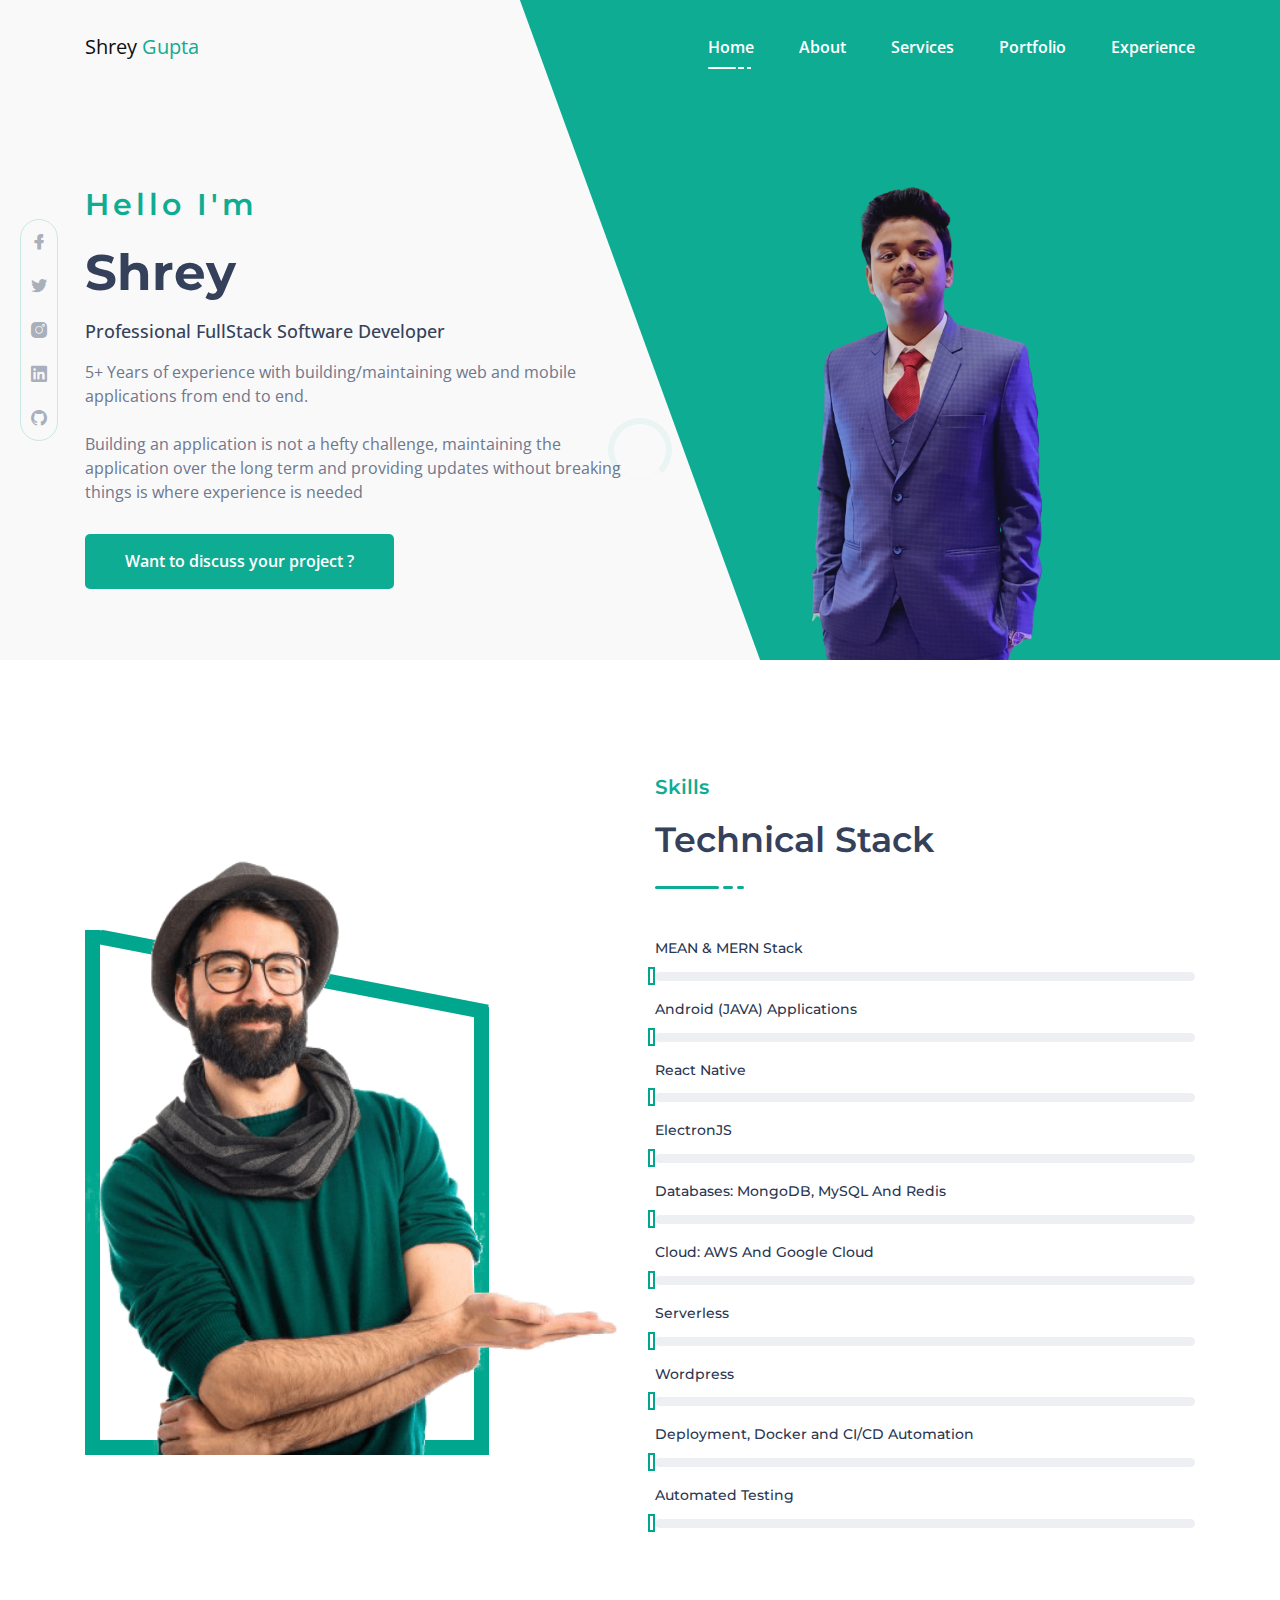
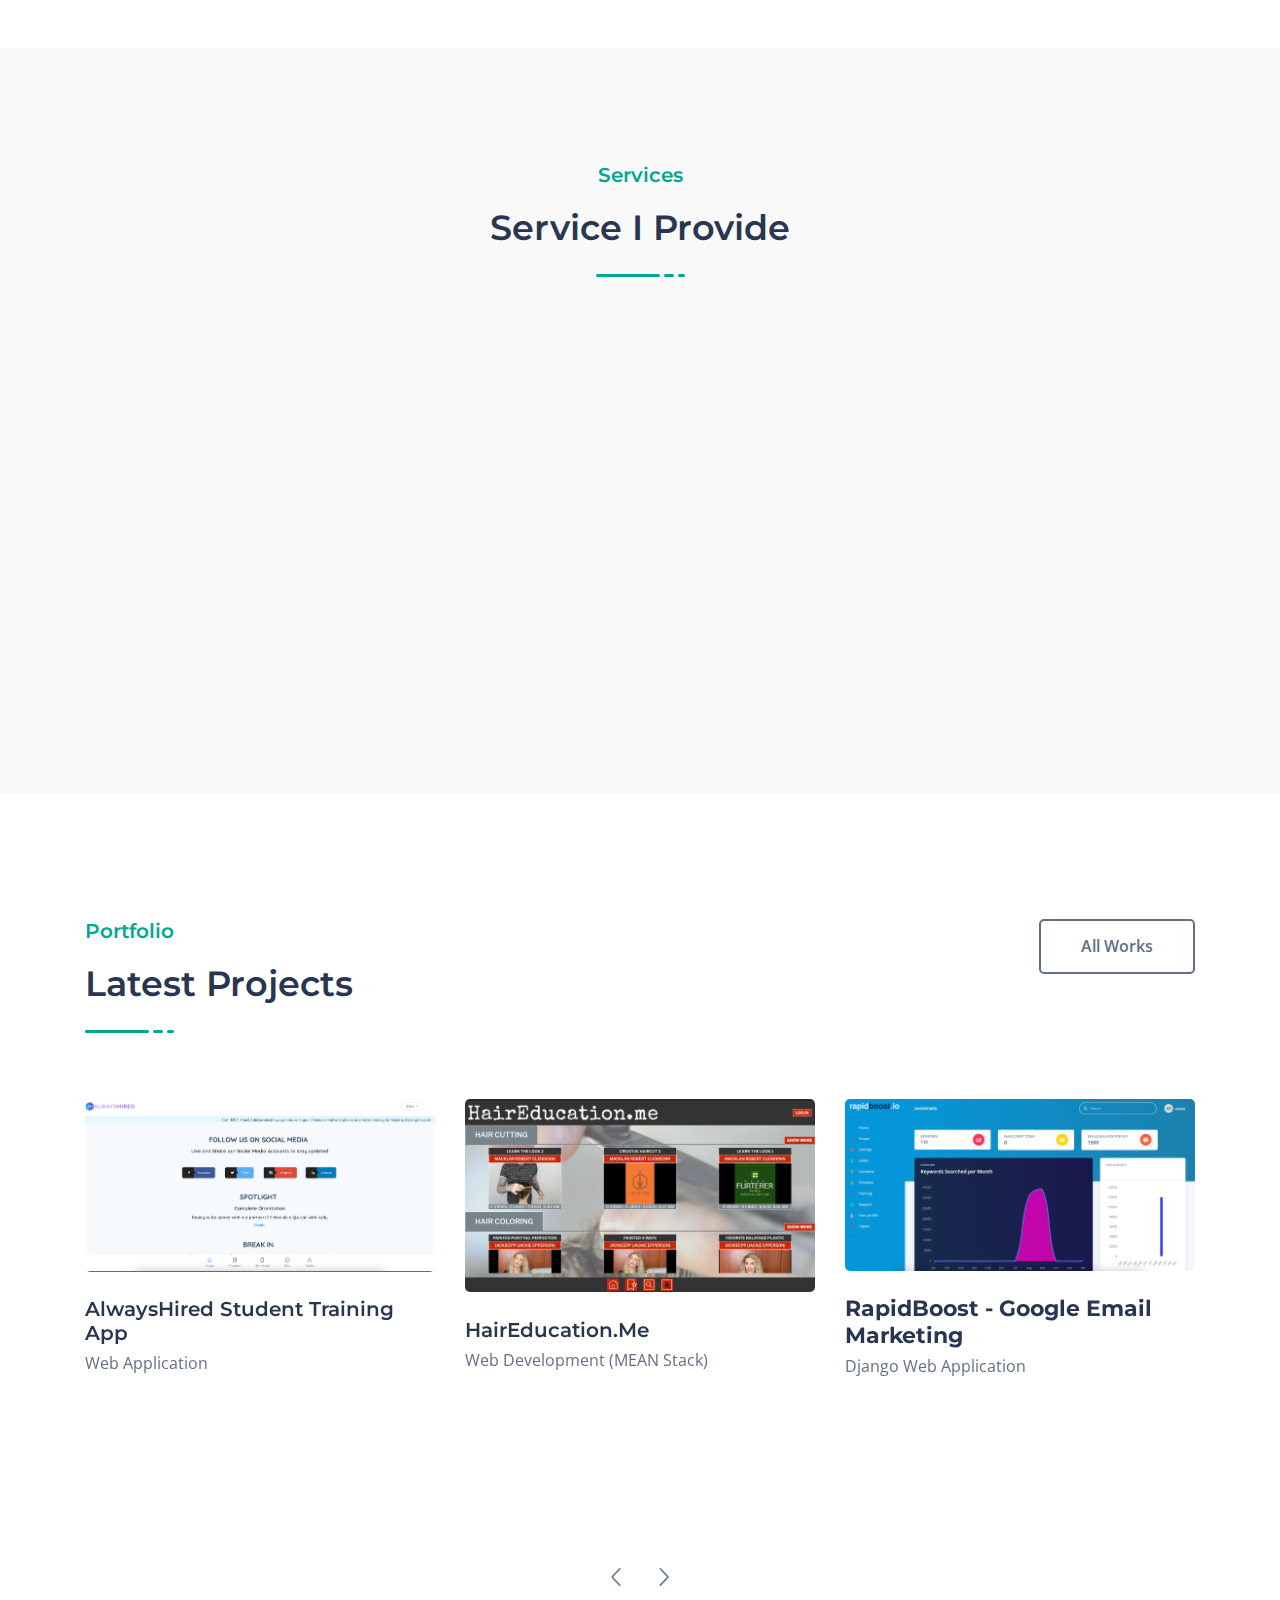
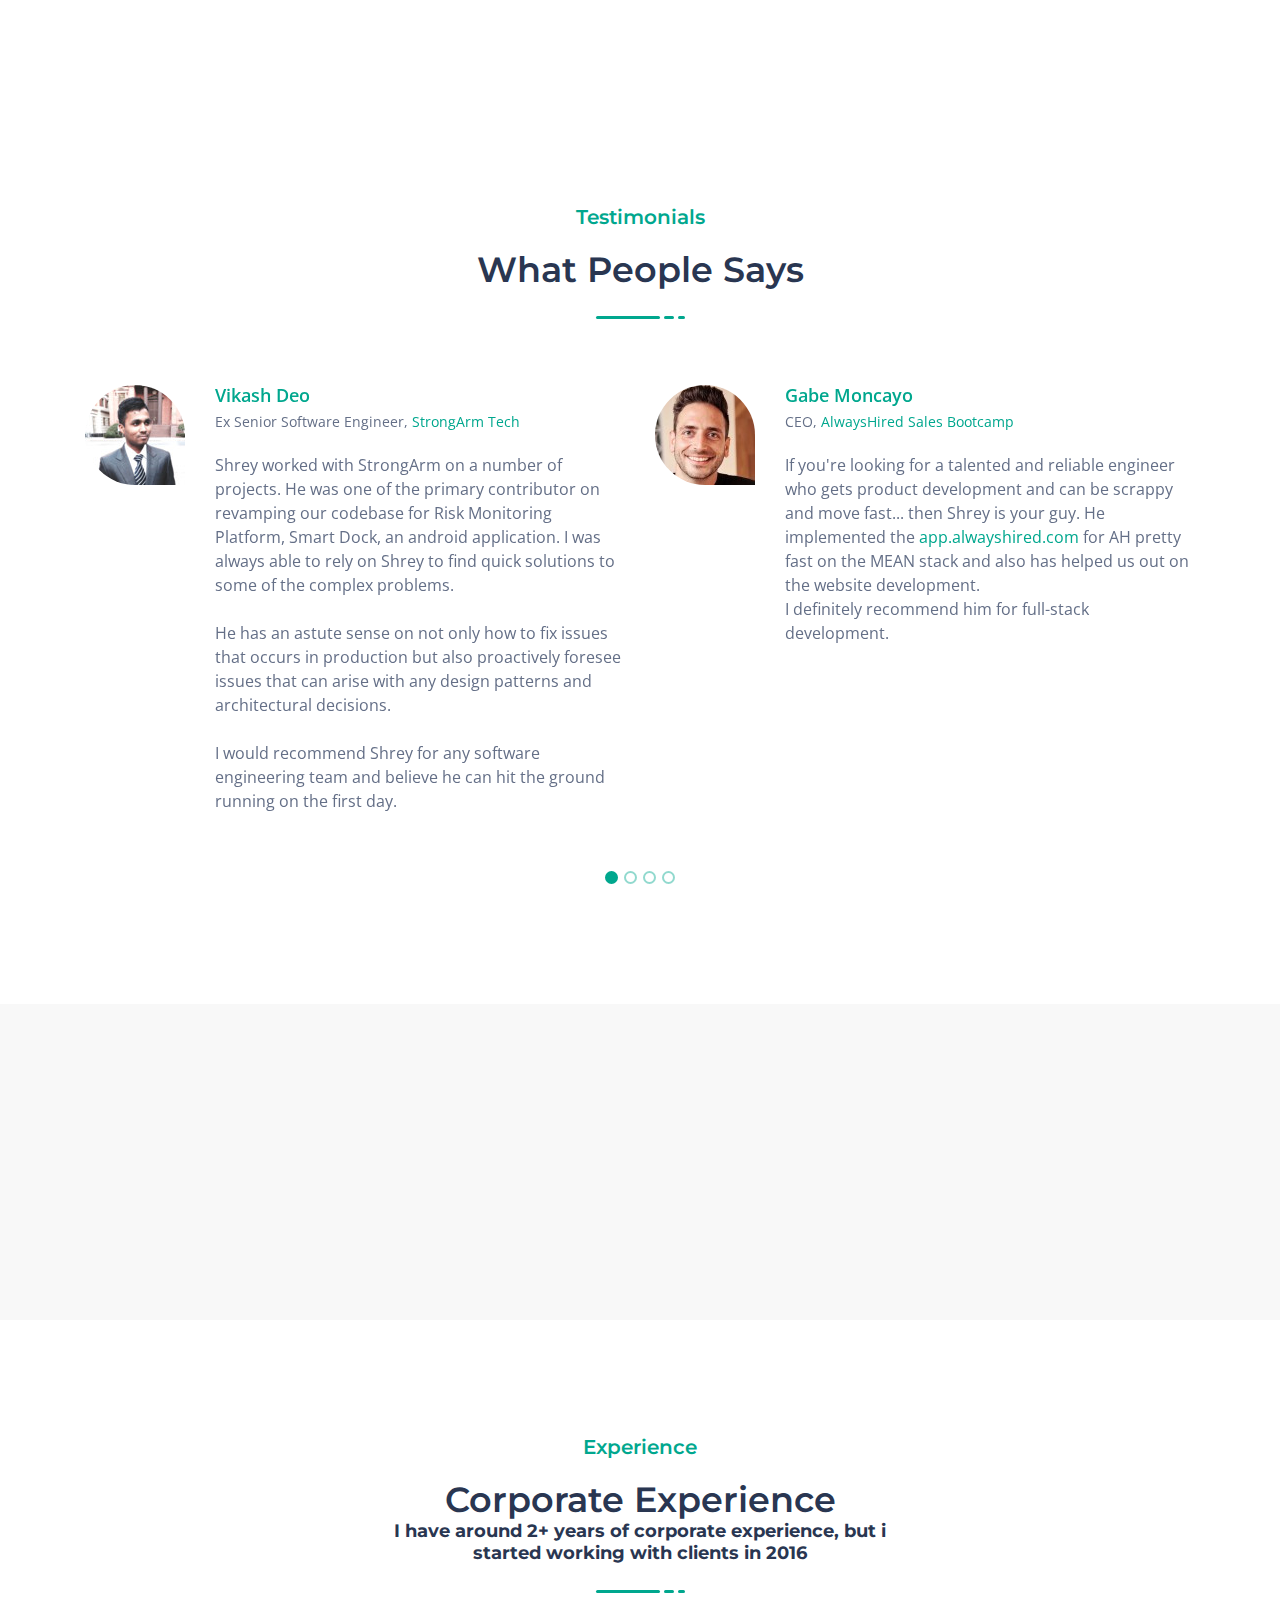
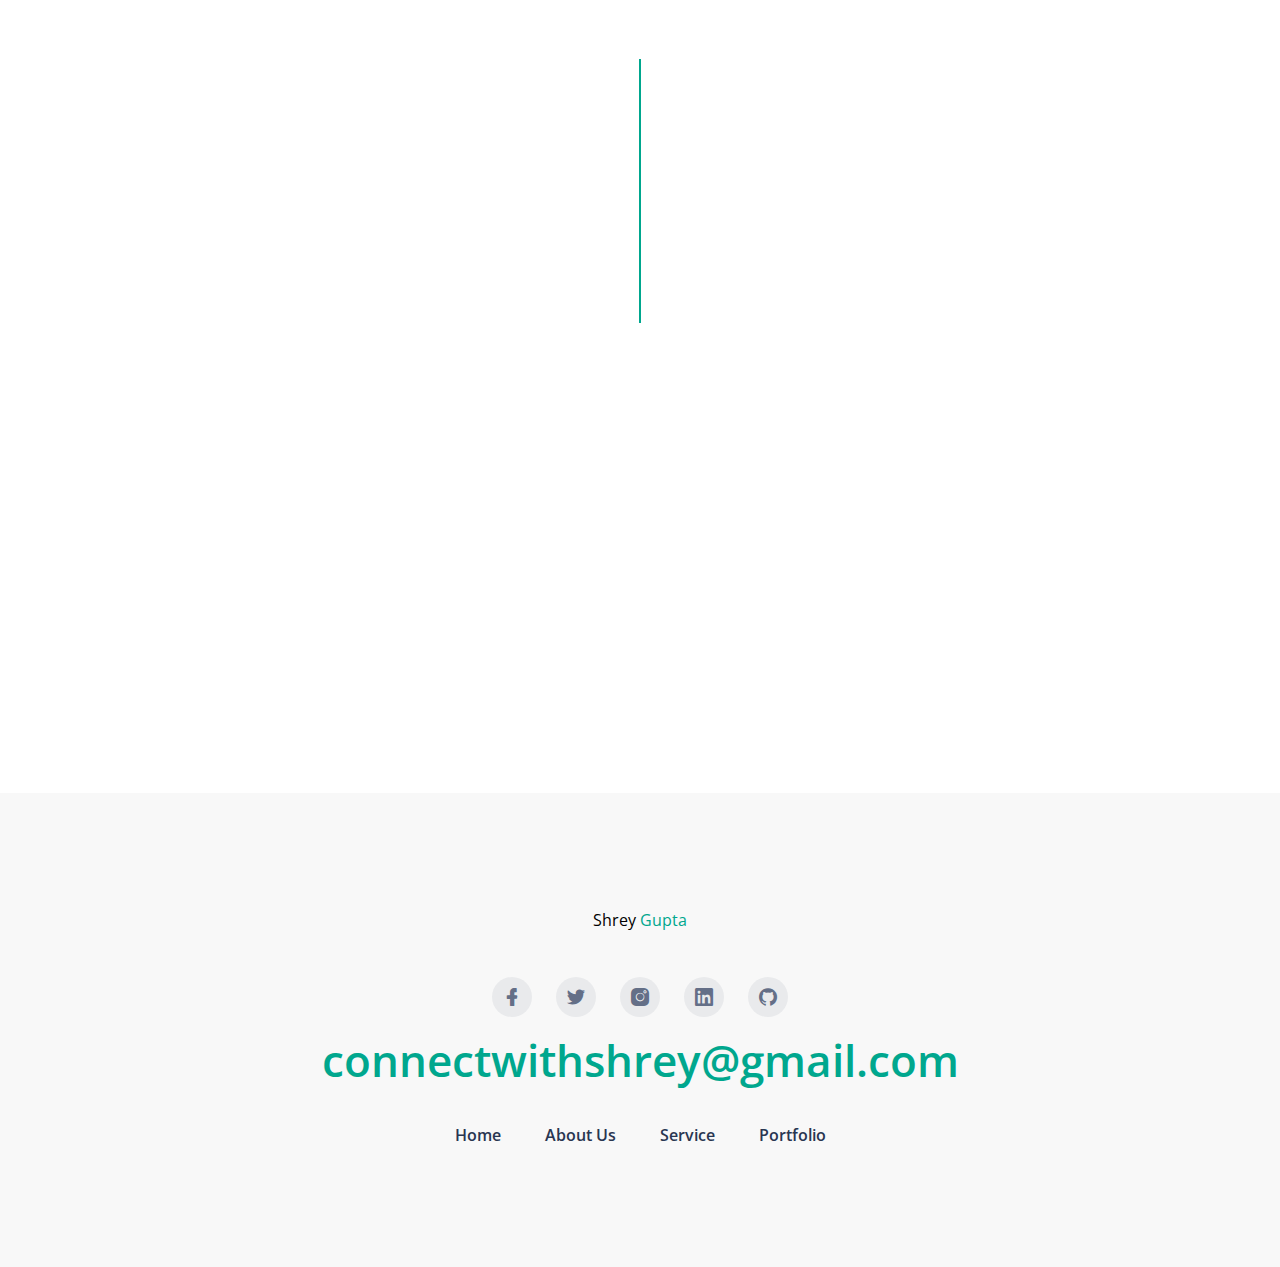
==== commit f4c8a412: "add gtm" ====
--- a/index.html
+++ b/index.html
@@ -2,6 +2,16 @@
 <html class="no-js" lang="en">
 
 <head>
+  <!-- Google Tag Manager -->
+  <script>(function (w, d, s, l, i) {
+      w[l] = w[l] || []; w[l].push({
+        'gtm.start':
+          new Date().getTime(), event: 'gtm.js'
+      }); var f = d.getElementsByTagName(s)[0],
+        j = d.createElement(s), dl = l != 'dataLayer' ? '&l=' + l : ''; j.async = true; j.src =
+          'https://www.googletagmanager.com/gtm.js?id=' + i + dl; f.parentNode.insertBefore(j, f);
+    })(window, document, 'script', 'dataLayer', 'GTM-TDFSKSM');</script>
+  <!-- End Google Tag Manager -->
   <meta charset="utf-8">
 
   <title>Shrey Gupta - Portfolio</title>
@@ -25,10 +35,40 @@
 </head>
 
 <body>
+  <!-- Google Tag Manager (noscript) -->
+  <noscript><iframe src="https://www.googletagmanager.com/ns.html?id=GTM-TDFSKSM" height="0" width="0"
+      style="display:none;visibility:hidden"></iframe></noscript>
+  <!-- End Google Tag Manager (noscript) -->
   <!--[if IE]>
     <p class="browserupgrade">You are using an <strong>outdated</strong> browser. Please <a href="https://browsehappy.com/">upgrade your browser</a> to improve your experience and security.</p>
   <![endif]-->
-
+  <!-- Messenger Chat Plugin Code -->
+  <div id="fb-root"></div>
+
+  <!-- Your Chat Plugin code -->
+  <div id="fb-customer-chat" class="fb-customerchat">
+  </div>
+
+  <script>
+    var chatbox = document.getElementById('fb-customer-chat');
+    chatbox.setAttribute("page_id", "278602803954335");
+    chatbox.setAttribute("attribution", "biz_inbox");
+
+    window.fbAsyncInit = function () {
+      FB.init({
+        xfbml: true,
+        version: 'v12.0'
+      });
+    };
+
+    (function (d, s, id) {
+      var js, fjs = d.getElementsByTagName(s)[0];
+      if (d.getElementById(id)) return;
+      js = d.createElement(s); js.id = id;
+      js.src = 'https://connect.facebook.net/en_US/sdk/xfbml.customerchat.js';
+      fjs.parentNode.insertBefore(js, fjs);
+    }(document, 'script', 'facebook-jssdk'));
+  </script>
   <div class="preloader">
     <div class="loader">
       <div class="ytp-spinner">
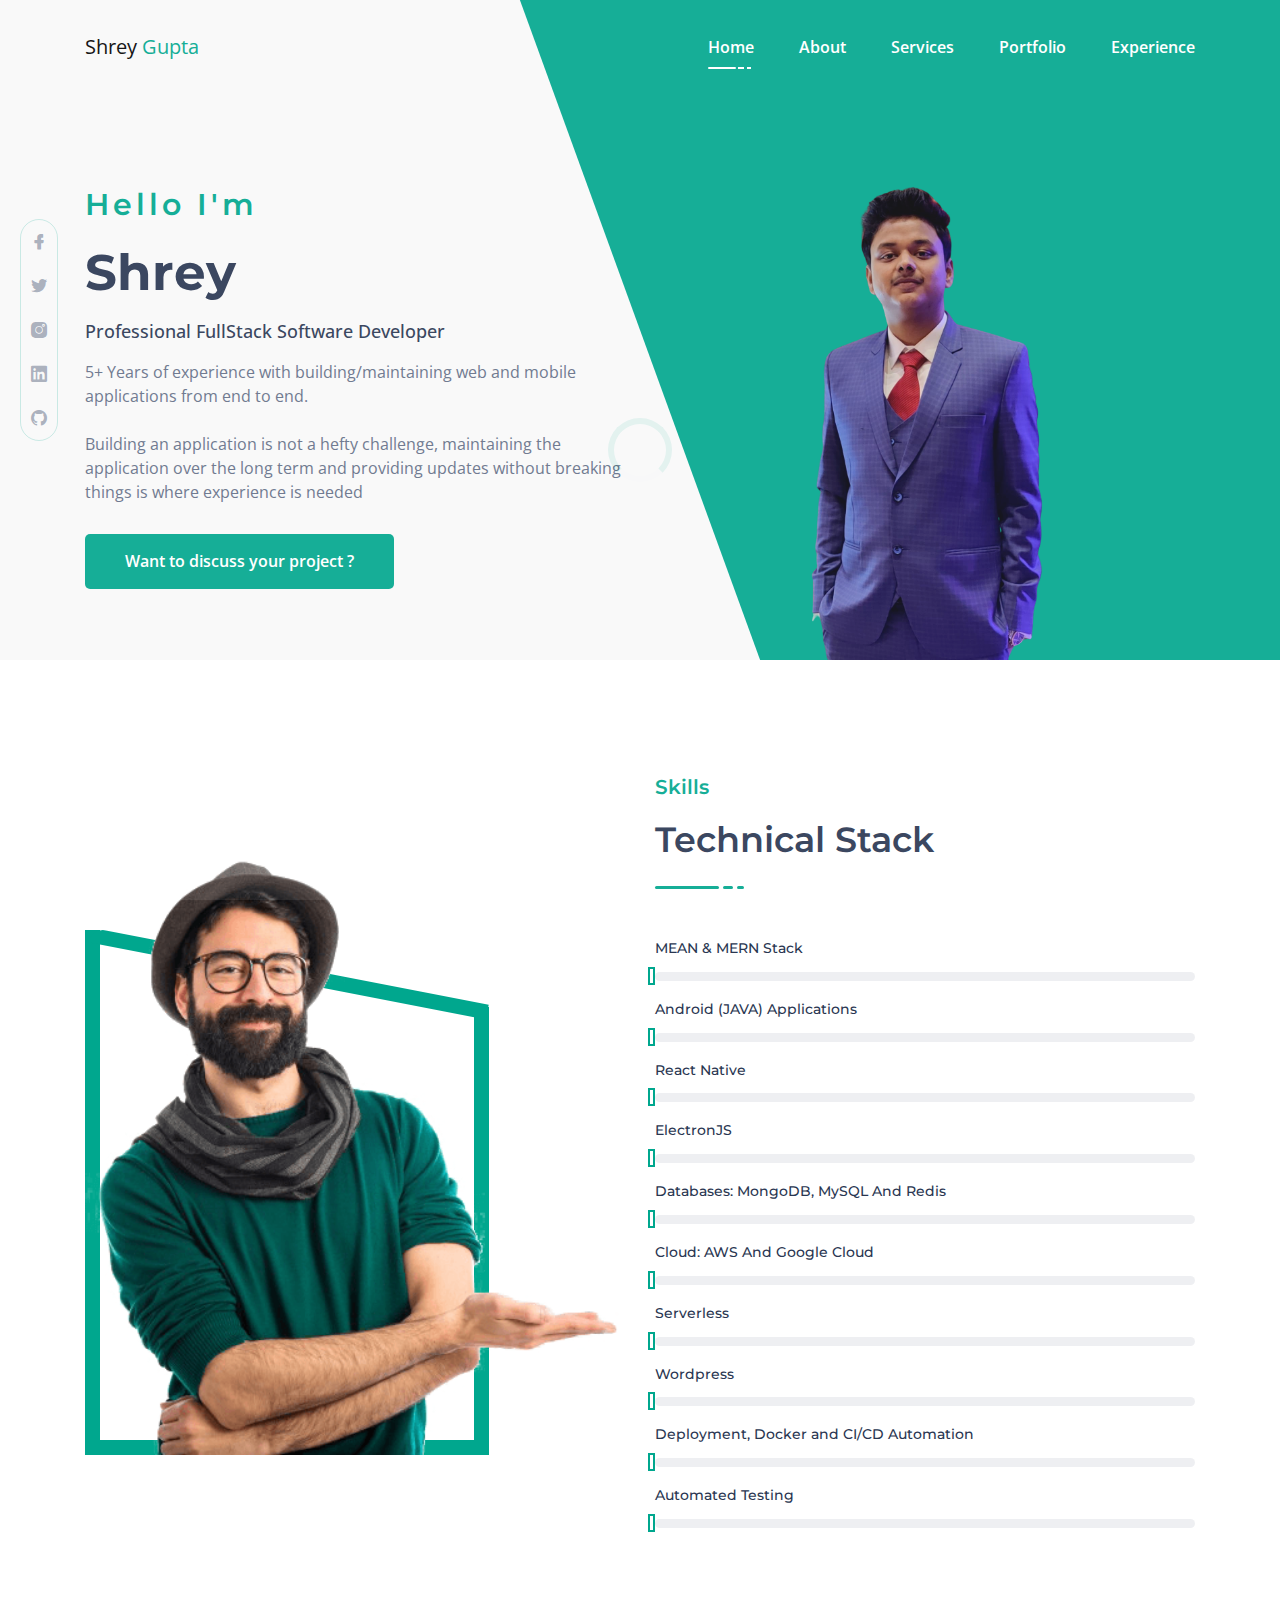
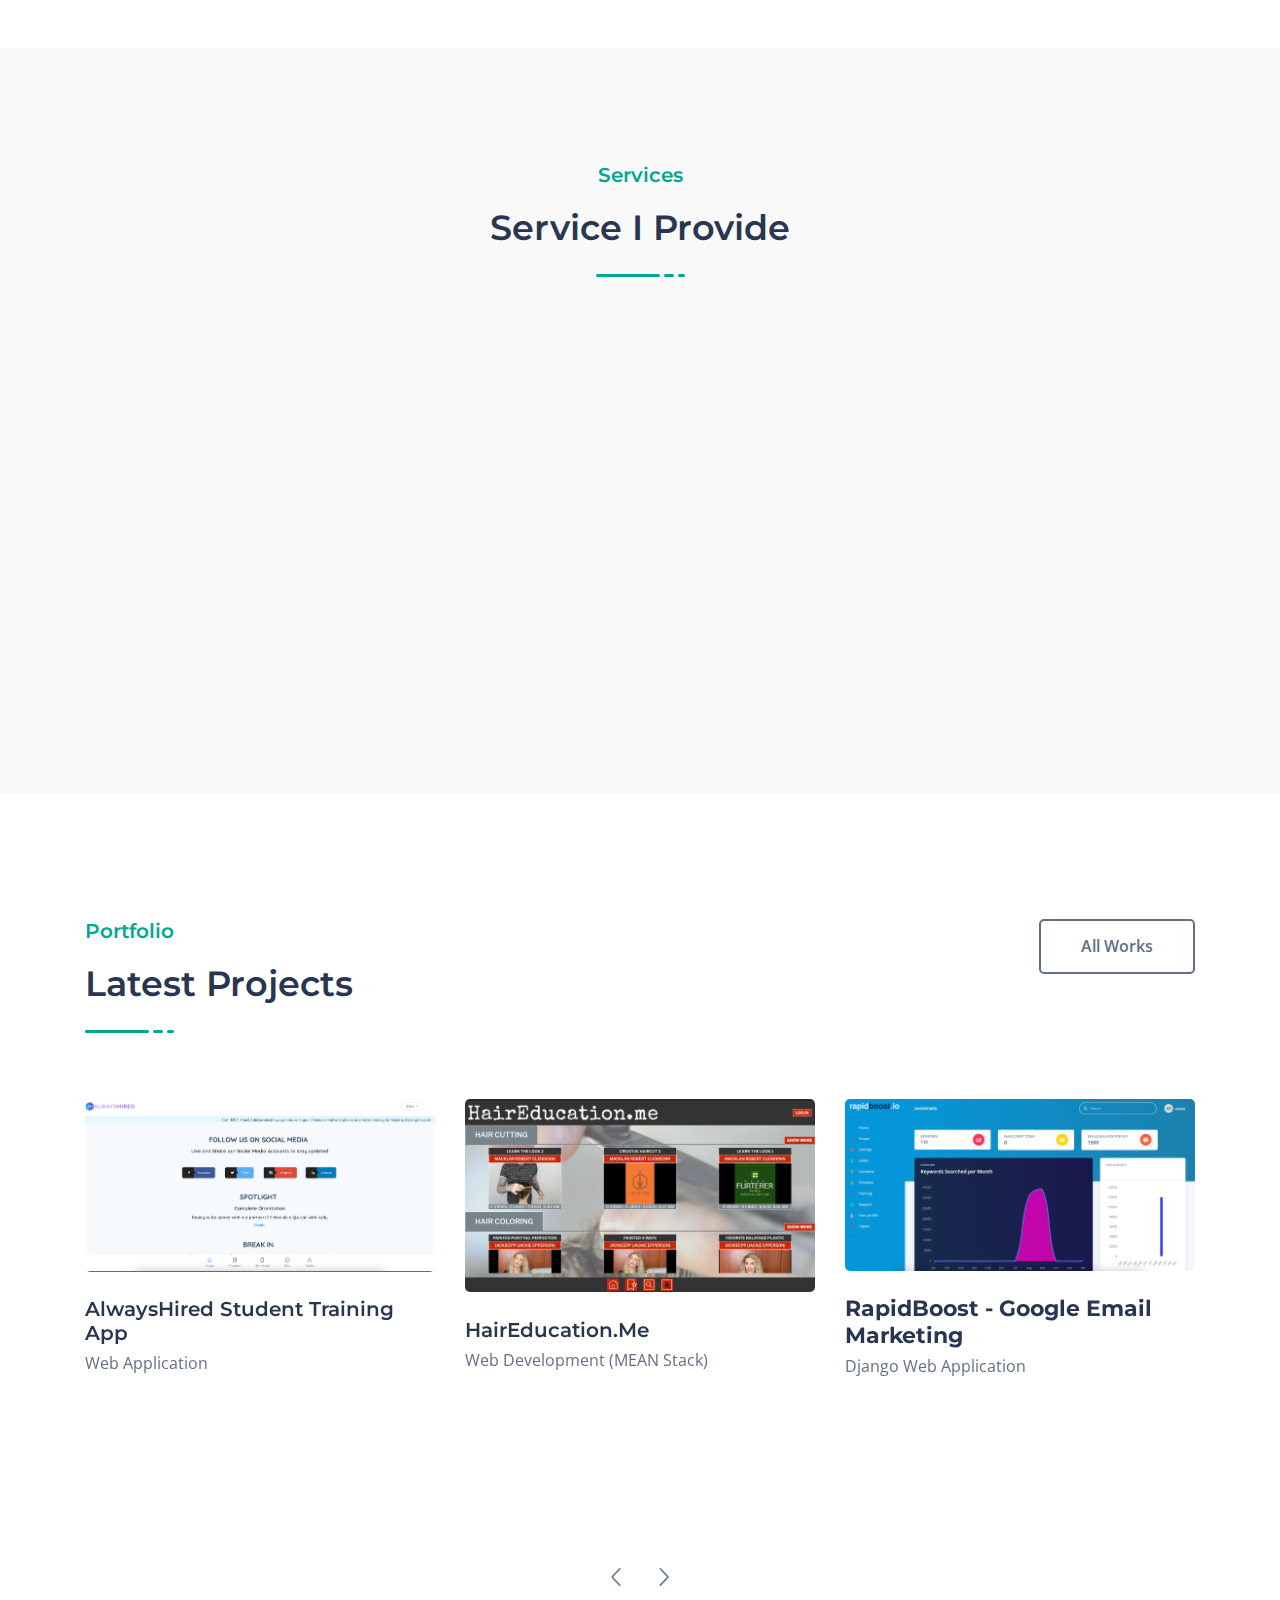
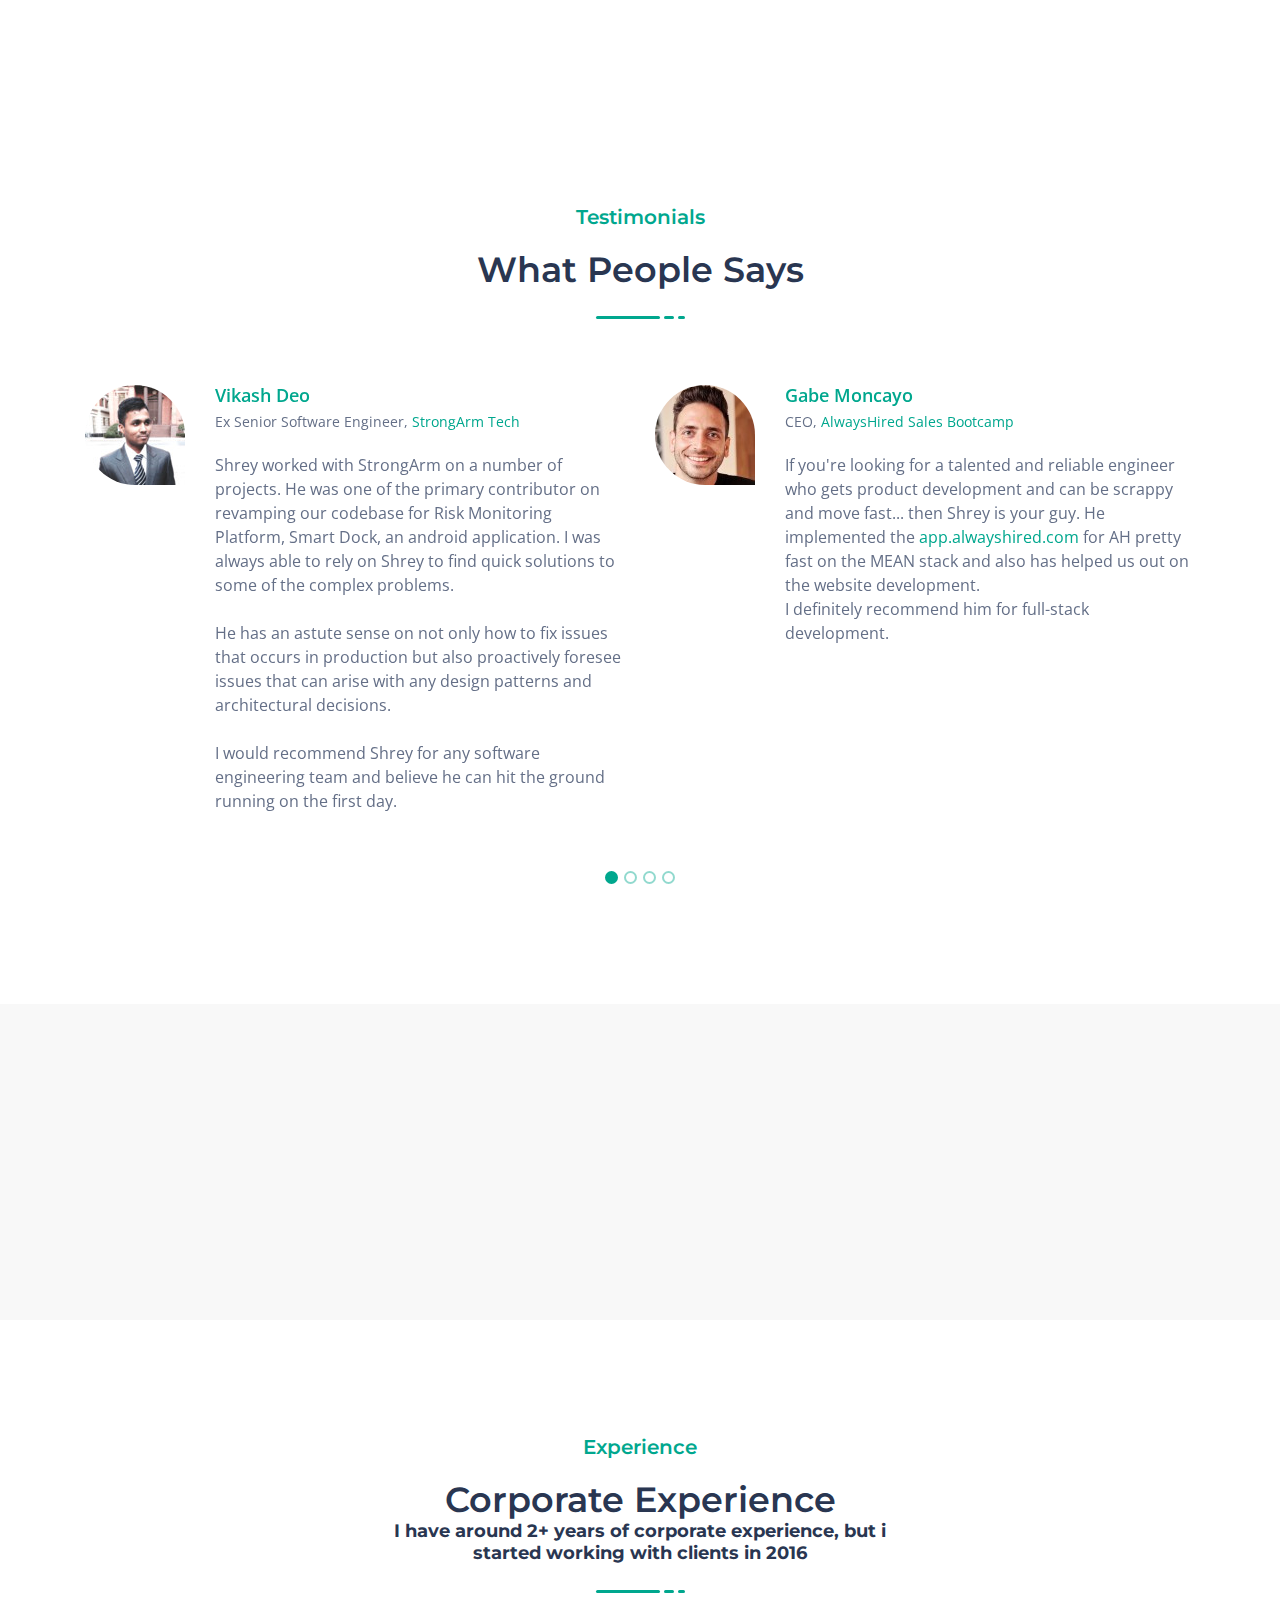
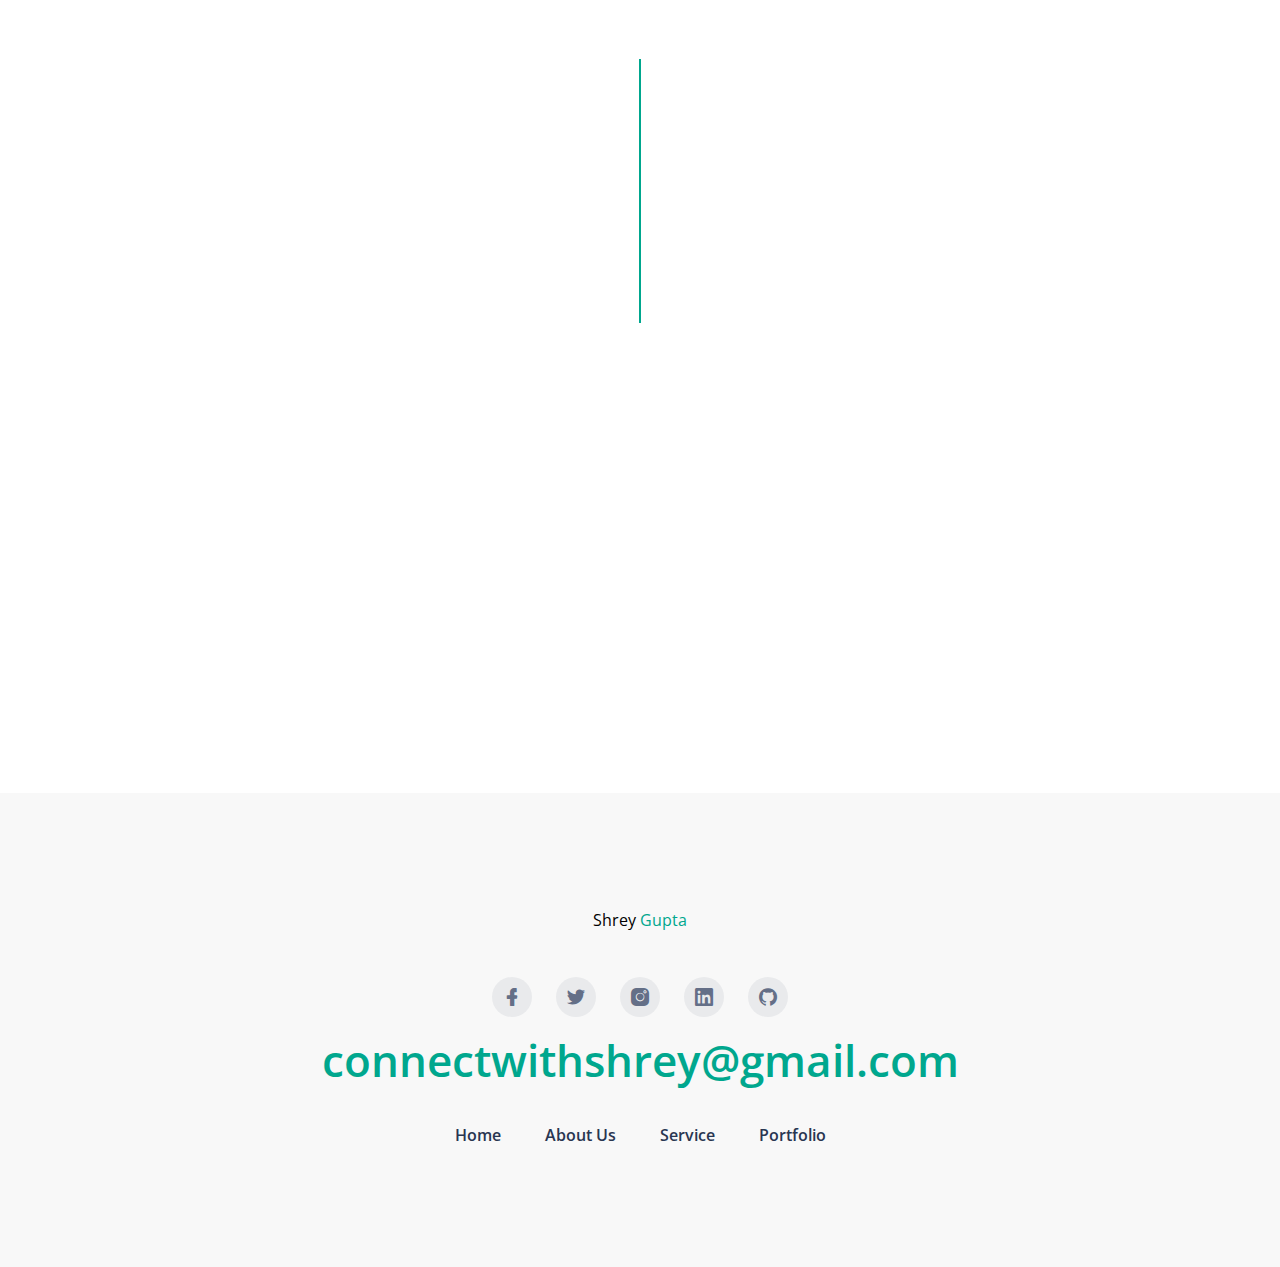
==== commit 65e11de4: "fix image" ====
--- a/index.html
+++ b/index.html
@@ -543,7 +543,7 @@
         <div class="col-lg-6">
           <div class="single_testimonial d-sm-flex mt-30">
             <div class="testimonial_author">
-              <img src="images/recomendations/ankit.jpg" alt="author">
+              <img src="images/recomendations/vaibhav.jpg" alt="author">
             </div>
             <div class="testimonial_content media-body">
               <h4 class="author_name"><a href="https://www.linkedin.com/in/vai">Vaibhav Nanda</a></h4>
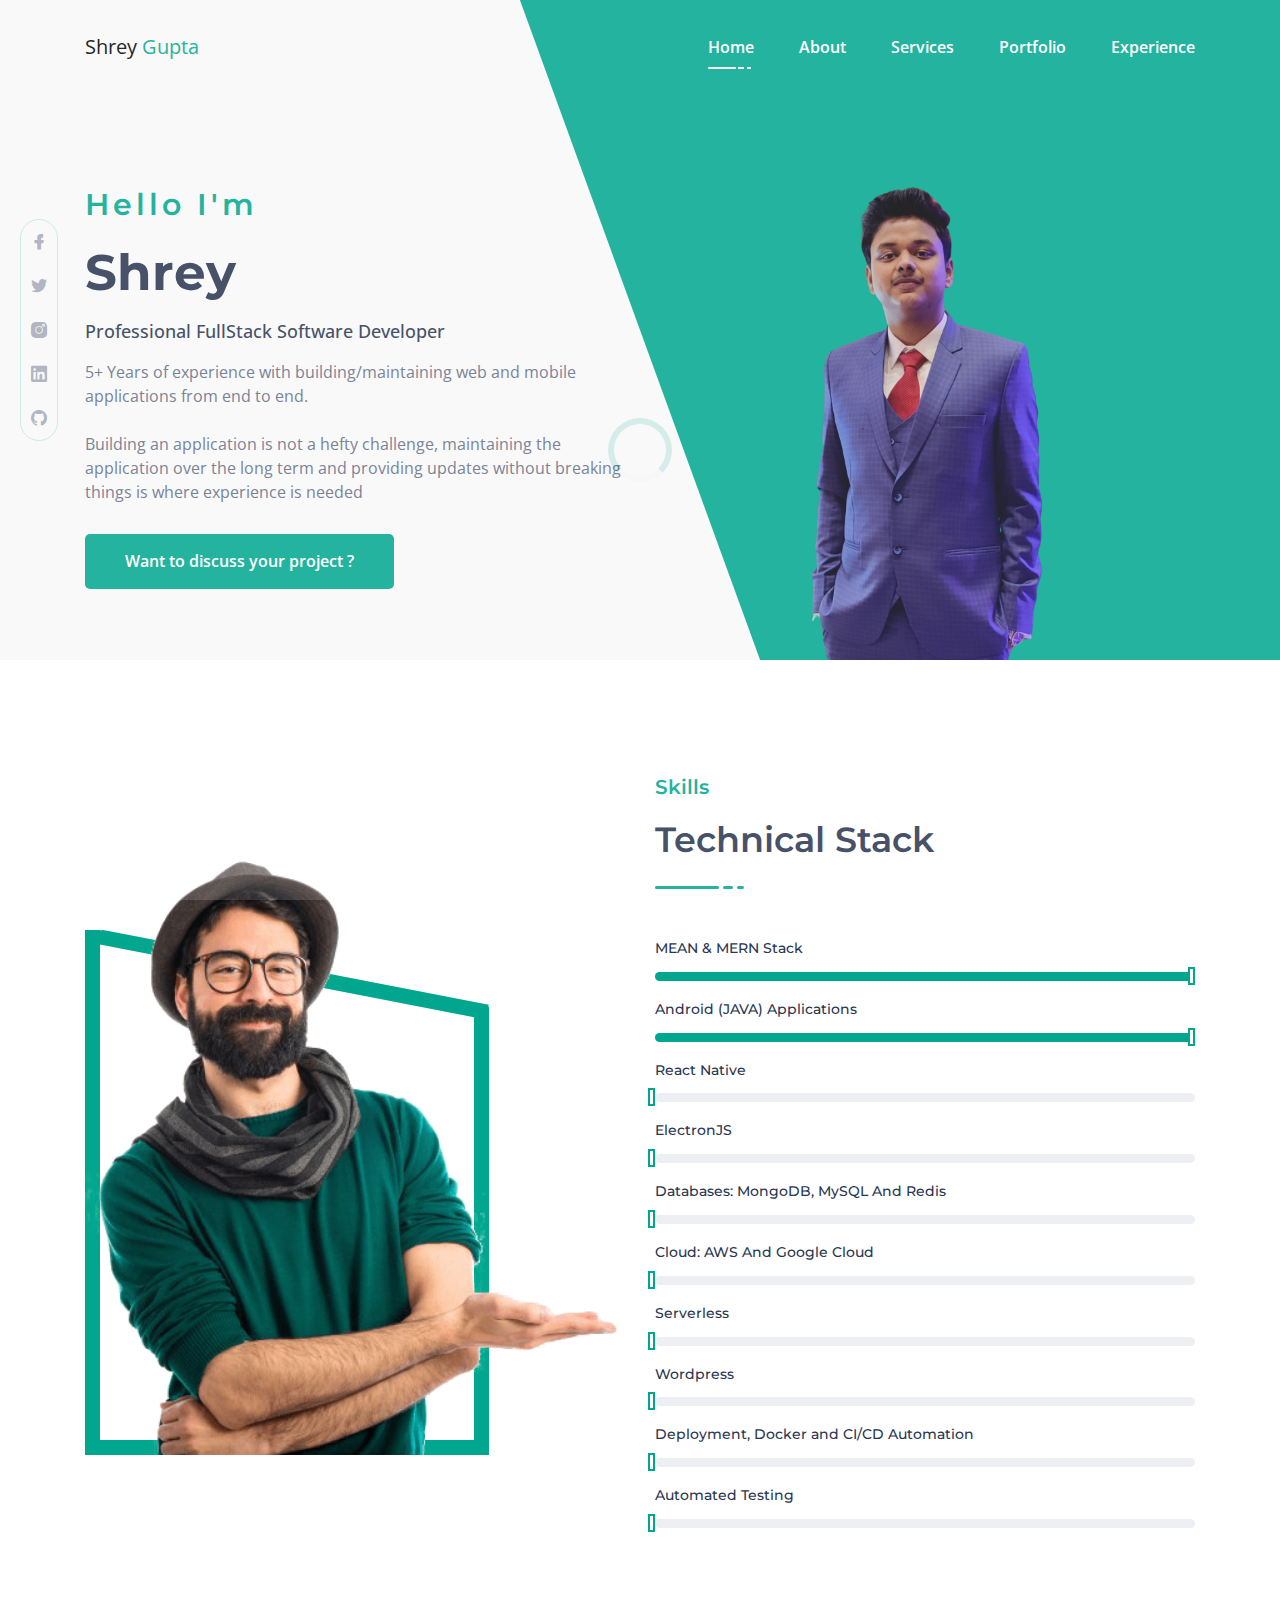
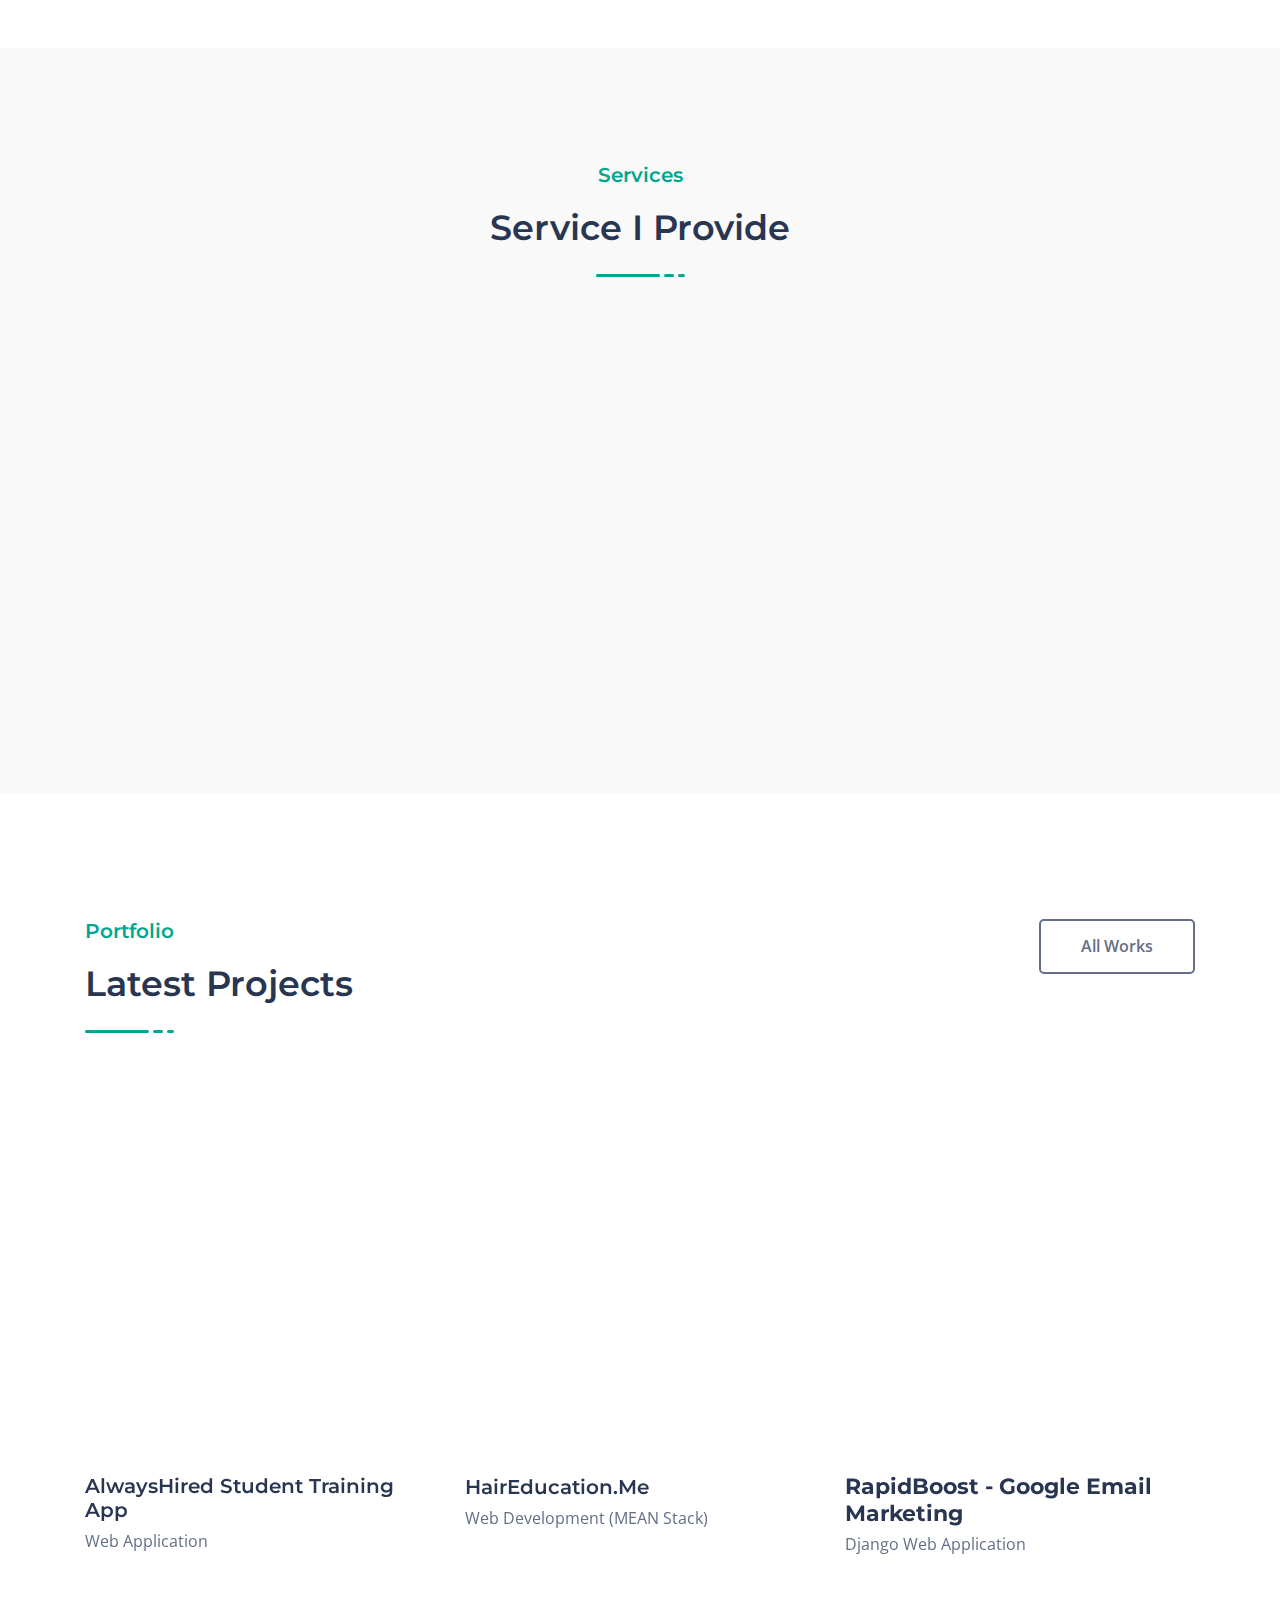
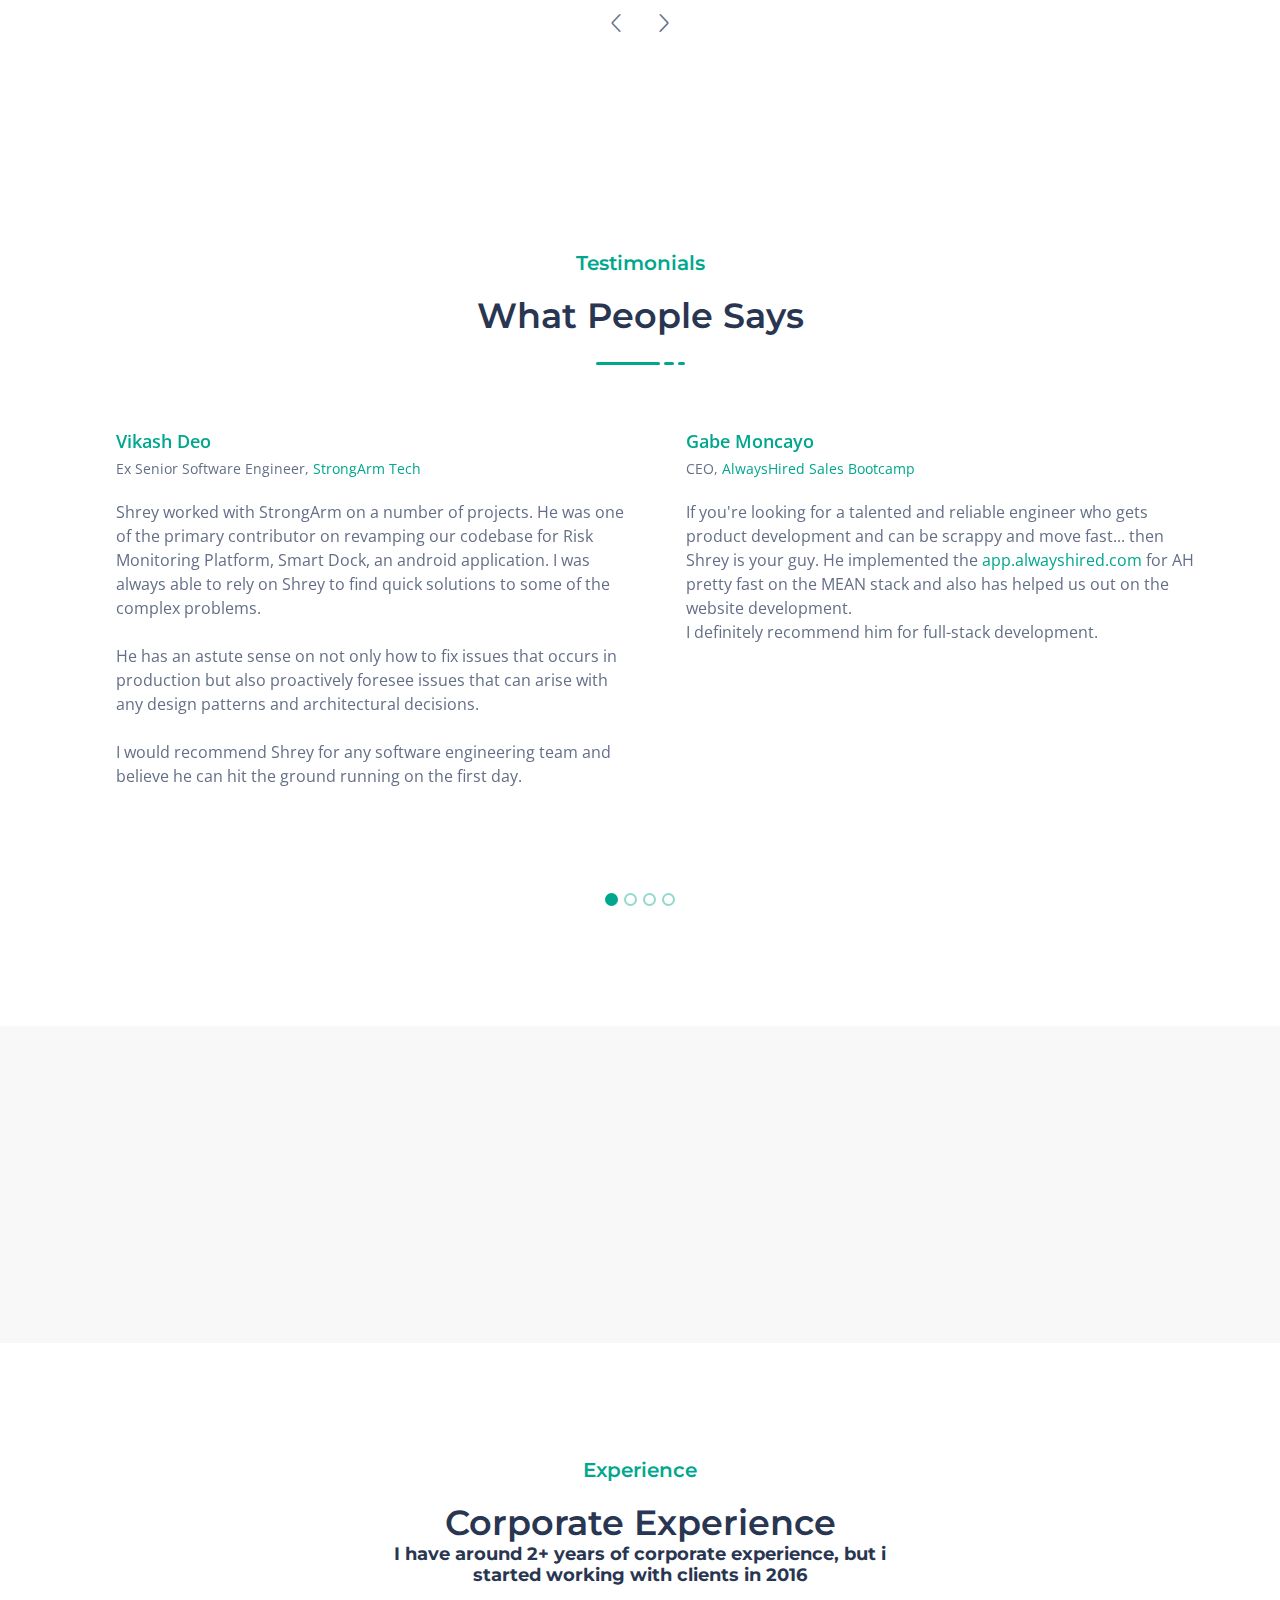
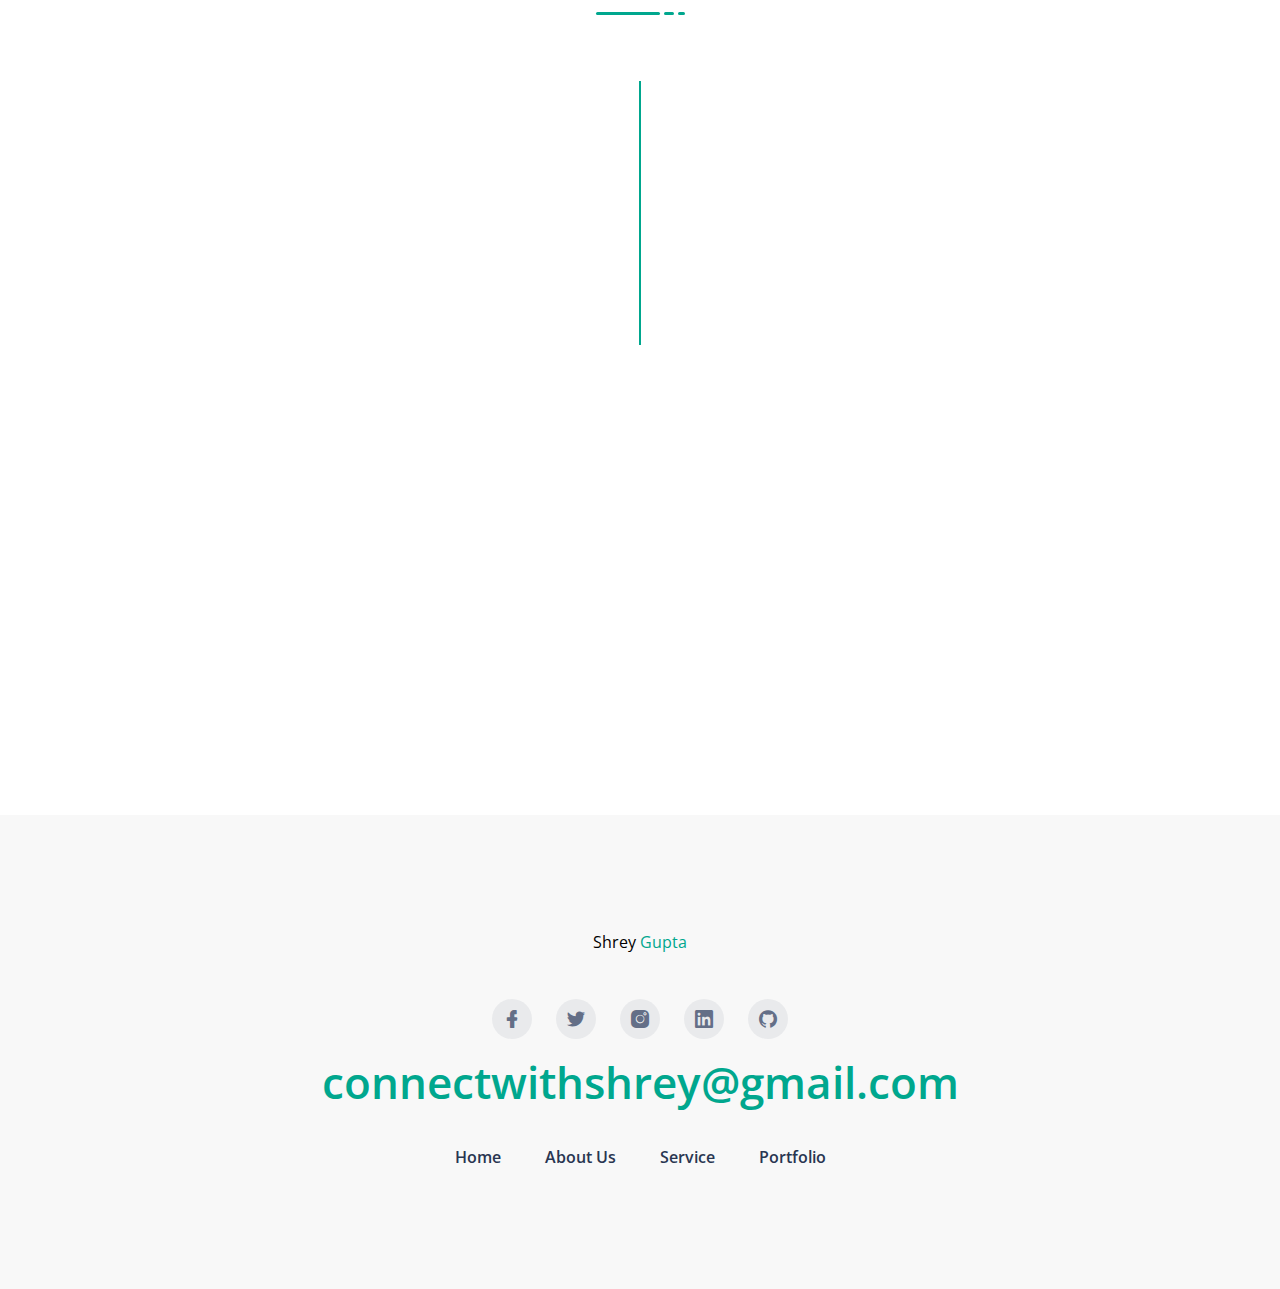
==== commit 8d5d70c4: "update image lazy load" ====
--- a/index.html
+++ b/index.html
@@ -153,7 +153,7 @@
           </div>
           <div class="col-lg-6 col-md-6 col-sm-7">
             <div class="header_hero_image mt-50 wow fadeInRightBig" data-wow-duration="1.3s" data-wow-delay="1.8s">
-              <img src="images/shrey-standing.png" alt="hero">
+              <img class="lazy" data-src="images/shrey-standing.png" alt="hero">
             </div>
           </div>
         </div>
@@ -168,7 +168,7 @@
       <div class="row align-items-center justify-content-center">
         <div class="col-lg-6 col-md-9">
           <div class="about_image mt-50 wow fadeInRightBig" data-wow-duration="1.3s" data-wow-delay="0.5s">
-            <img src="images/images-about_hero.png" alt="Hero">
+            <img class="lazy" data-src="images/images-about_hero.png" alt="Hero">
             <div class="about_shape"></div>
           </div>
         </div>
@@ -380,7 +380,7 @@
         <div class="col-lg-4">
           <div class="single_project">
             <div class="project_image">
-              <img src="images/projects/alwayshired-app.png" alt="project">
+              <img class="lazy" data-src="images/projects/alwayshired-app.png" alt="project">
             </div>
             <div class="project_content">
               <h4 class="project_title"><a href="https://app.alwayshired.com">AlwaysHired Student Training App</a></h4>
@@ -391,7 +391,7 @@
         <div class="col-lg-4">
           <div class="single_project ">
             <div class="project_image">
-              <img src="images/projects/haireducation.png" alt="project">
+              <img class="lazy" data-src="images/projects/haireducation.png" alt="project">
             </div>
             <div class="project_content">
               <h4 class="project_title"><a href="https://www.haireducation.me">HairEducation.Me</a></h4>
@@ -402,7 +402,7 @@
         <div class="col-lg-4">
           <div class="single_project">
             <div class="project_image">
-              <img src="images/projects/rapidboost.png" alt="project">
+              <img class="lazy" data-src="images/projects/rapidboost.png" alt="project">
             </div>
             <div class="project_content">
               <h4><a href="https://rapidboost.io"></a>RapidBoost - Google Email Marketing</a></h4>
@@ -413,7 +413,7 @@
         <div class="col-lg-4">
           <div class="single_project">
             <div class="project_image">
-              <img src="images/projects/fotonicia.png" alt="project">
+              <img class="lazy" data-src="images/projects/fotonicia.png" alt="project">
             </div>
             <div class="project_content">
               <h4 class="project_title"><a
@@ -426,7 +426,7 @@
         <div class="col-lg-4">
           <div class="single_project">
             <div class="project_image">
-              <img src="images/projects/myjuet.png" alt="project">
+              <img class="lazy" data-src="images/projects/myjuet.png" alt="project">
             </div>
             <div class="project_content">
               <h4 class="project_title"><a
@@ -439,7 +439,7 @@
         <div class="col-lg-4">
           <div class="single_project">
             <div class="project_image">
-              <img src="images/projects/alwayshired-website.png" alt="project">
+              <img class="lazy" data-src="images/projects/alwayshired-website.png" alt="project">
             </div>
             <div class="project_content">
               <h4 class="project_title"><a href="https://www.alwayshired.com">AlwaysHired Website & Blog</a></h4>
@@ -450,7 +450,7 @@
         <div class="col-lg-4">
           <div class="single_project">
             <div class="project_image">
-              <img src="images/projects/thybookbox.png" alt="project">
+              <img class="lazy" data-src="images/projects/thybookbox.png" alt="project">
             </div>
             <div class="project_content">
               <h4 class="project_title"><a href="https://tbbreader.netlify.app/">ThyBookBox - Book Reader</a></h4>
@@ -485,7 +485,7 @@
         <div class="col-lg-6">
           <div class="single_testimonial d-sm-flex mt-30">
             <div class="testimonial_author">
-              <img src="images/recomendations/vikashdeo.jpg" alt="author">
+              <img class="lazy" data-src="images/recomendations/vikashdeo.jpg" alt="author">
             </div>
             <div class="testimonial_content media-body">
               <h4 class="author_name"><a href="https://www.linkedin.com/in/vikash-deo/">Vikash Deo</a></h4>
@@ -509,7 +509,7 @@
         <div class="col-lg-6">
           <div class="single_testimonial d-sm-flex mt-30">
             <div class="testimonial_author">
-              <img src="images/recomendations/gabe.jpg" alt="author">
+              <img class="lazy" data-src="images/recomendations/gabe.jpg" alt="author">
             </div>
             <div class="testimonial_content media-body">
               <h4 class="author_name"><a href="https://www.linkedin.com/in/gabemoncayo/">Gabe Moncayo</a></h4>
@@ -527,7 +527,7 @@
         <div class="col-lg-6">
           <div class="single_testimonial d-sm-flex mt-30">
             <div class="testimonial_author">
-              <img src="images/recomendations/ankit.jpg" alt="author">
+              <img class="lazy" data-src="images/recomendations/ankit.jpg" alt="author">
             </div>
             <div class="testimonial_content media-body">
               <h4 class="author_name"><a href="https://www.linkedin.com/in/ankitgupta90/">Ankit Gupta</a></h4>
@@ -543,7 +543,7 @@
         <div class="col-lg-6">
           <div class="single_testimonial d-sm-flex mt-30">
             <div class="testimonial_author">
-              <img src="images/recomendations/vaibhav.jpg" alt="author">
+              <img class="lazy" data-src="images/recomendations/vaibhav.jpg" alt="author">
             </div>
             <div class="testimonial_content media-body">
               <h4 class="author_name"><a href="https://www.linkedin.com/in/vai">Vaibhav Nanda</a></h4>
@@ -754,7 +754,7 @@
   <script src="js/js-scrolling-nav.js"></script>
 
   <script src="js/js-wow.min.js"></script>
-
+  <script src="js/jquery.lazy.min.js"></script>
   <script src="js/js-main.js"></script>
   <div class="modal fade" id="exampleModalCenter" tabindex="-1" role="dialog" aria-labelledby="exampleModalCenterTitle"
     aria-hidden="true">
@@ -773,6 +773,17 @@
     </div>
   </div>
 </body>
-<script type="text/javascript" src="https://app.calendarhero.com/assets/widget.js"></script>
+<script defer type="text/javascript" src="https://app.calendarhero.com/assets/widget.js"></script>
+<script>
+  $('.lazy').Lazy({
+    // your configuration goes here
+    scrollDirection: 'vertical',
+    effect: 'fadeIn',
+    visibleOnly: true,
+    onError: function (element) {
+      console.log('error loading ' + element.data('src'));
+    }
+  });
+</script>
 
 </html>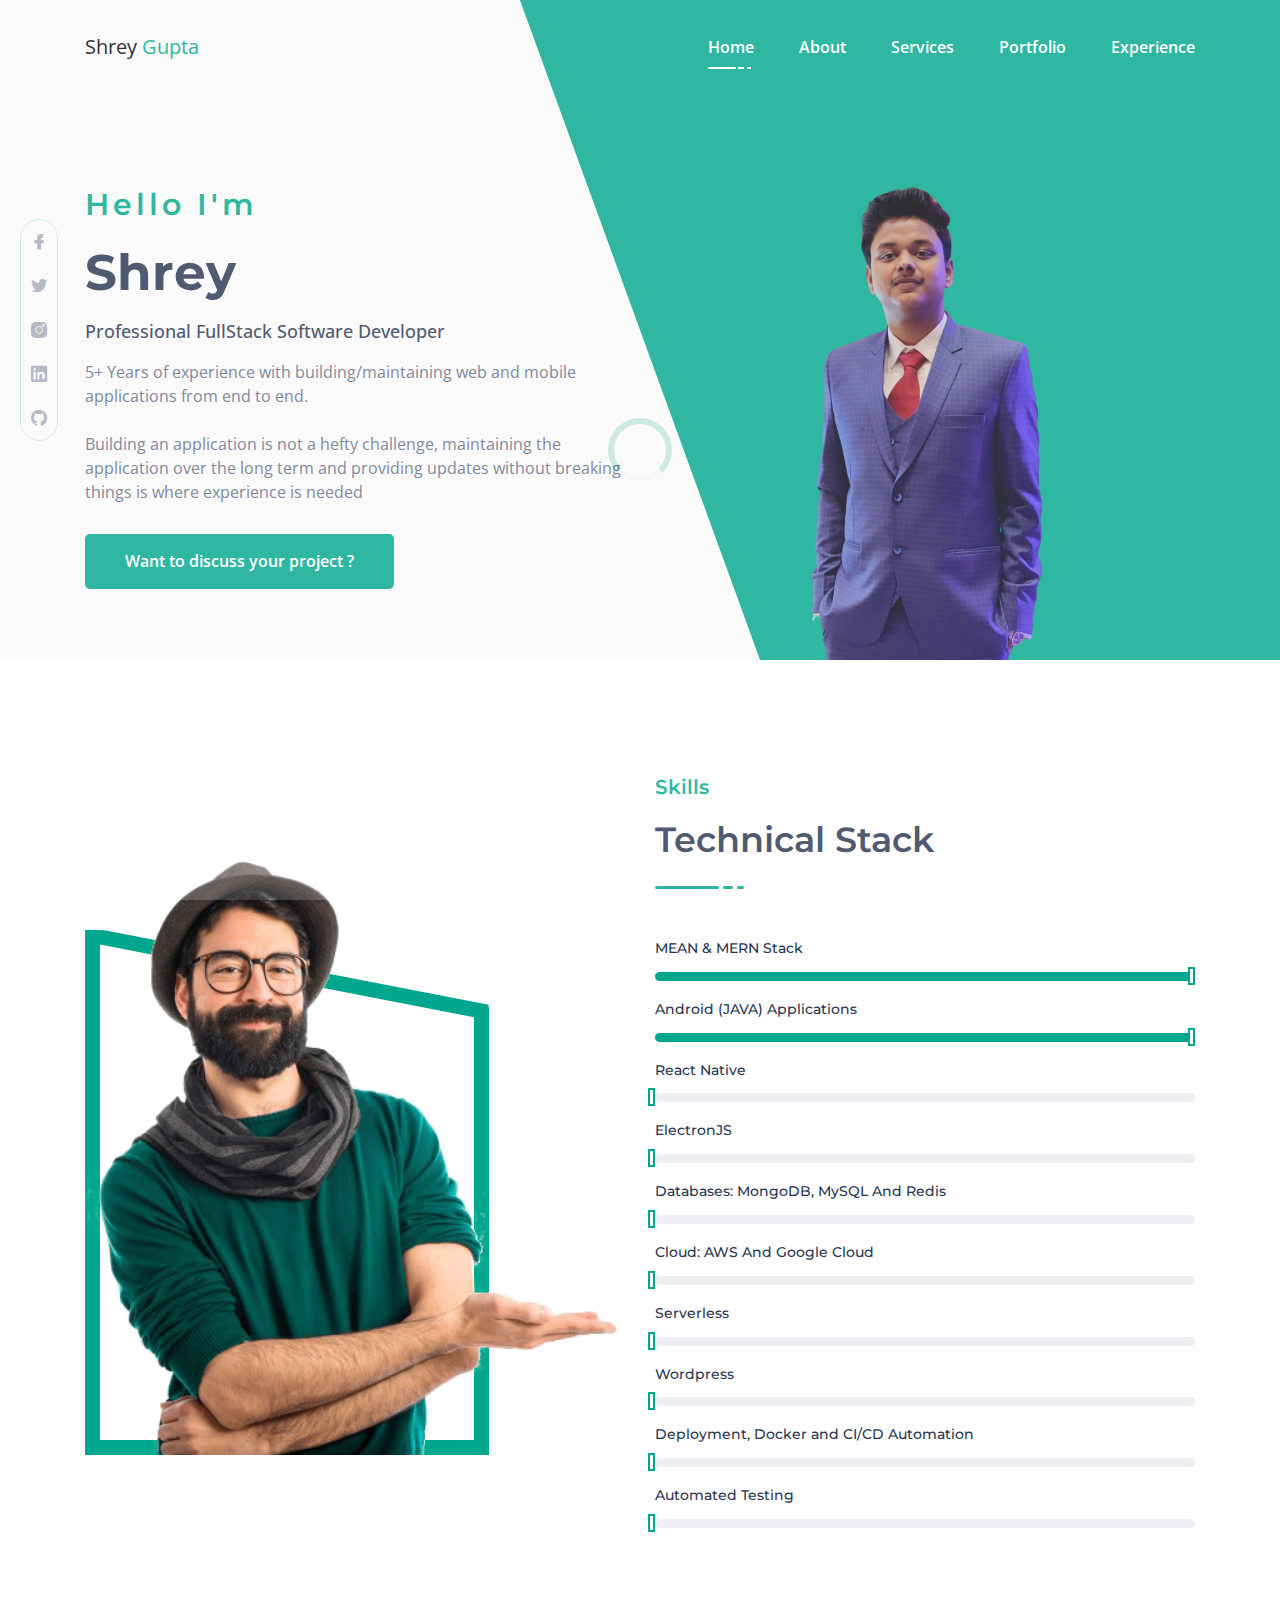
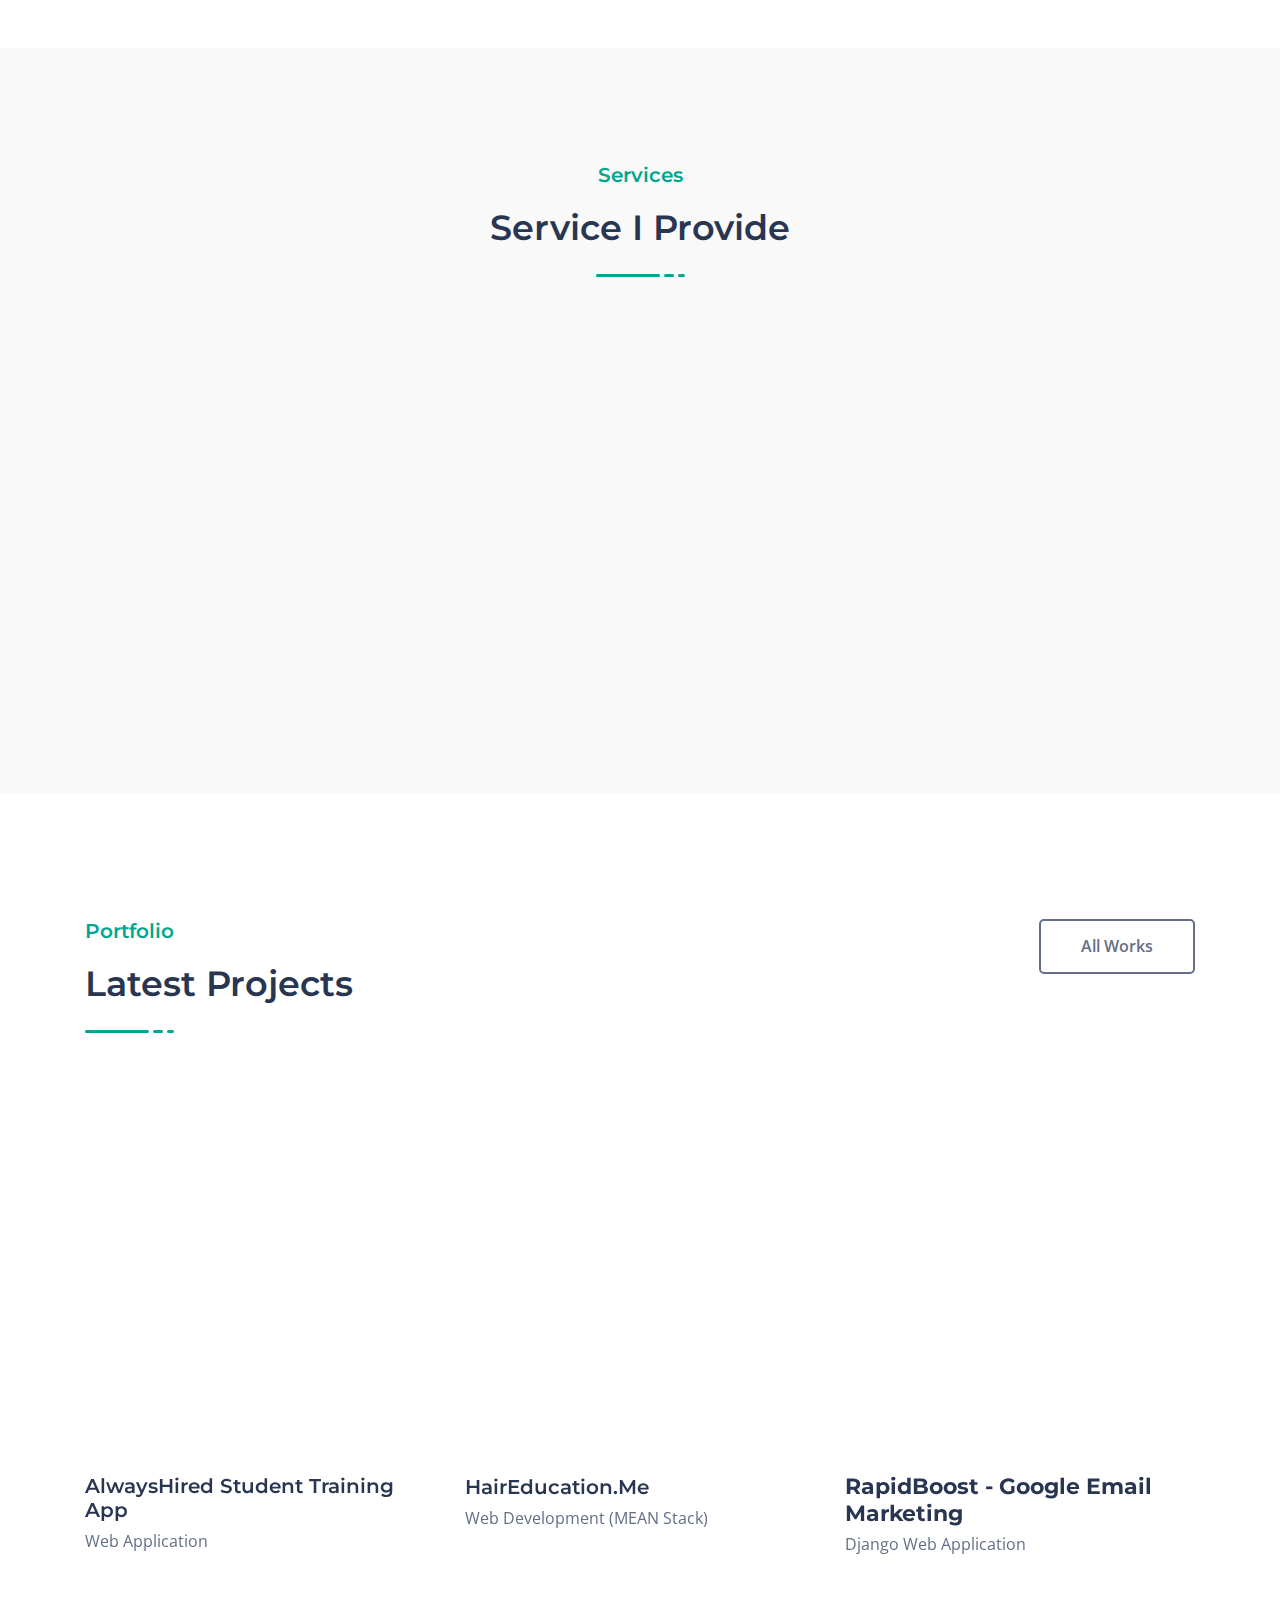
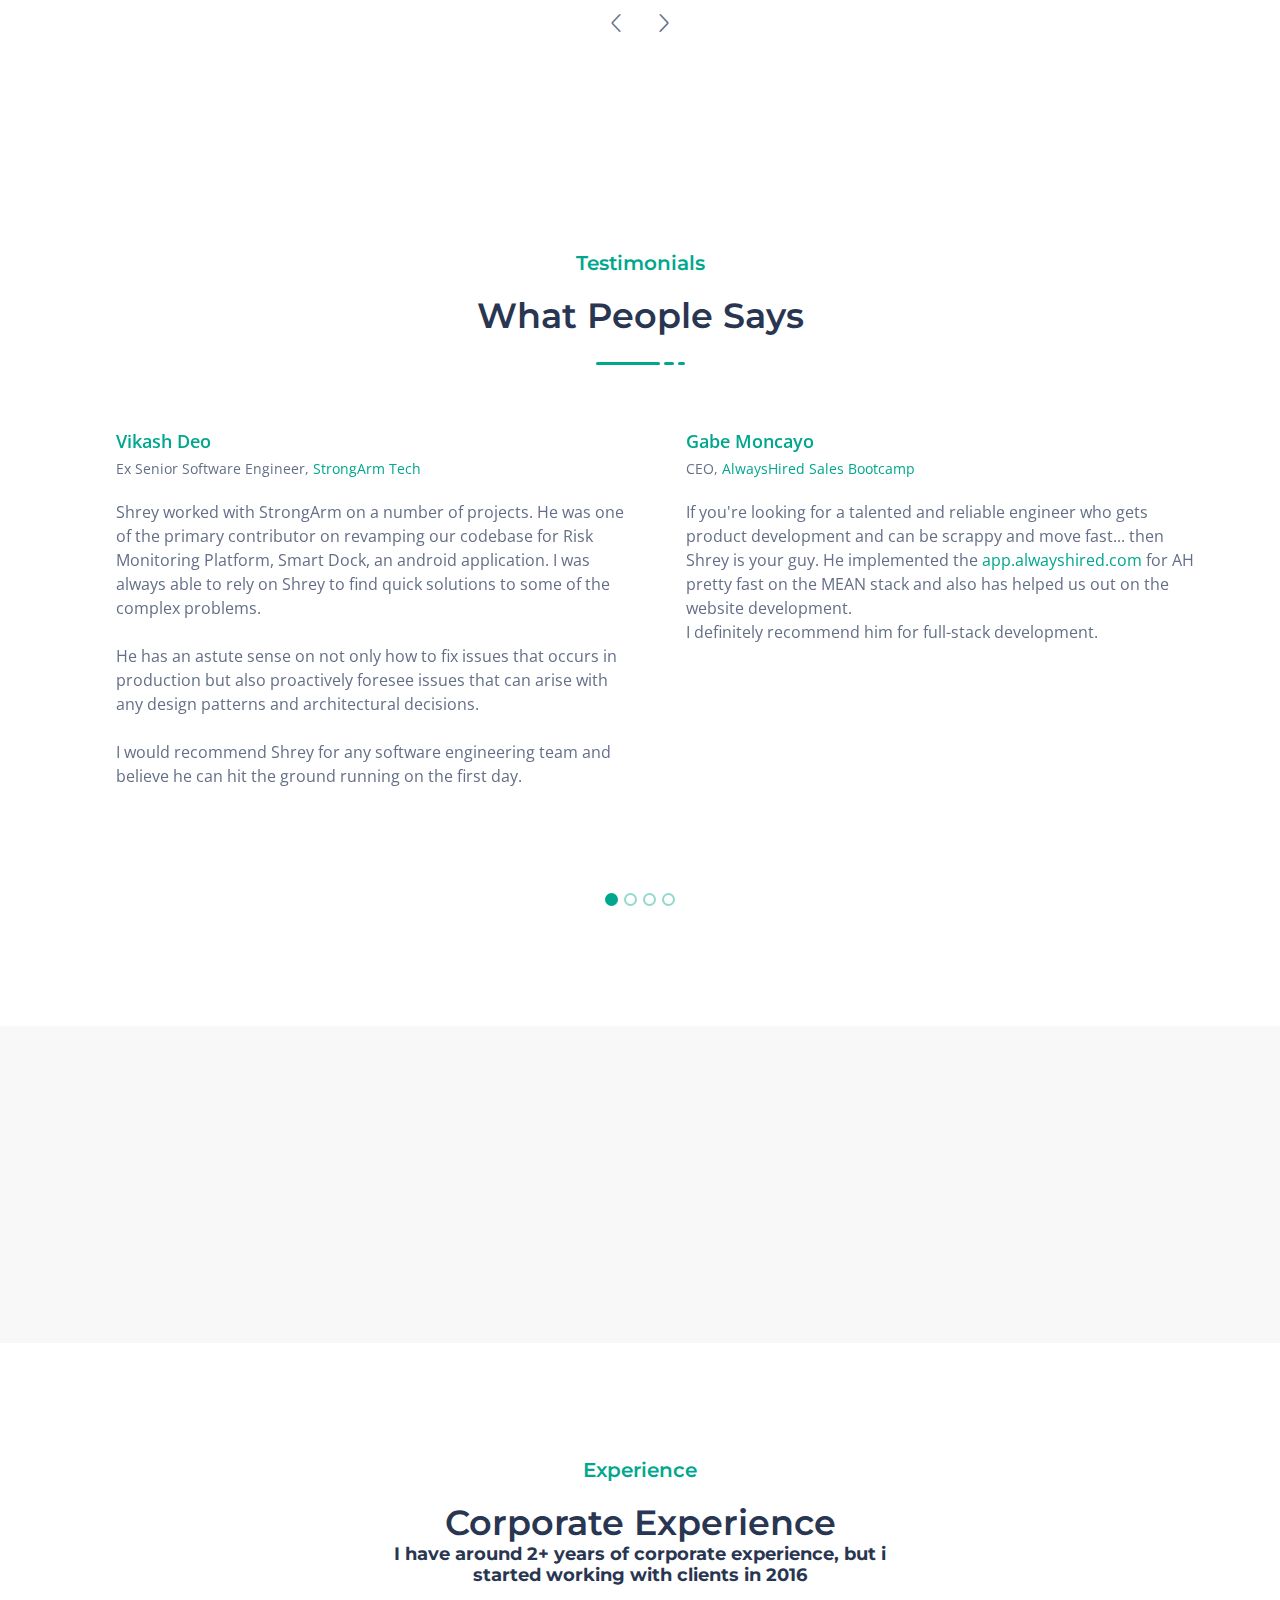
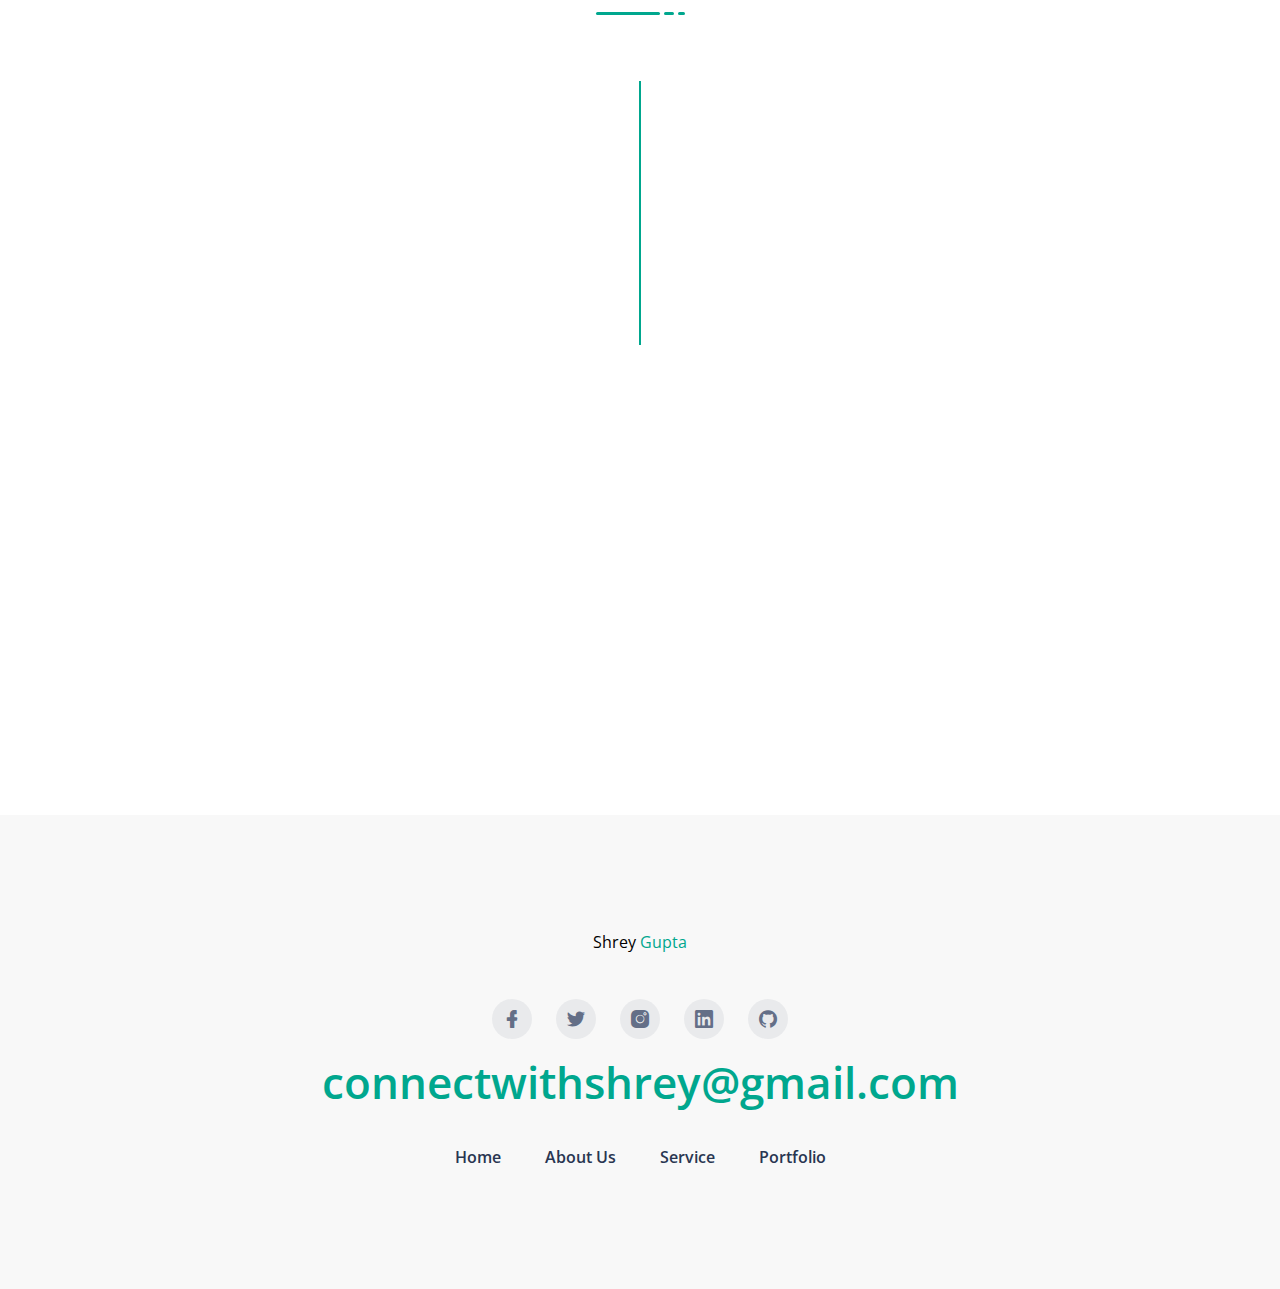
==== commit d51aa008: "Hide slide widget" ====
--- a/index.html
+++ b/index.html
@@ -773,6 +773,7 @@
     </div>
   </div>
 </body>
+<!-- <div class="zoomai-slideout-widget-url" data-url="https://meeting.calendarhero.com/meeting/new/614ebb75c2277400205cc273/overseas"></div> -->
 <script defer type="text/javascript" src="https://app.calendarhero.com/assets/widget.js"></script>
 <script>
   $('.lazy').Lazy({
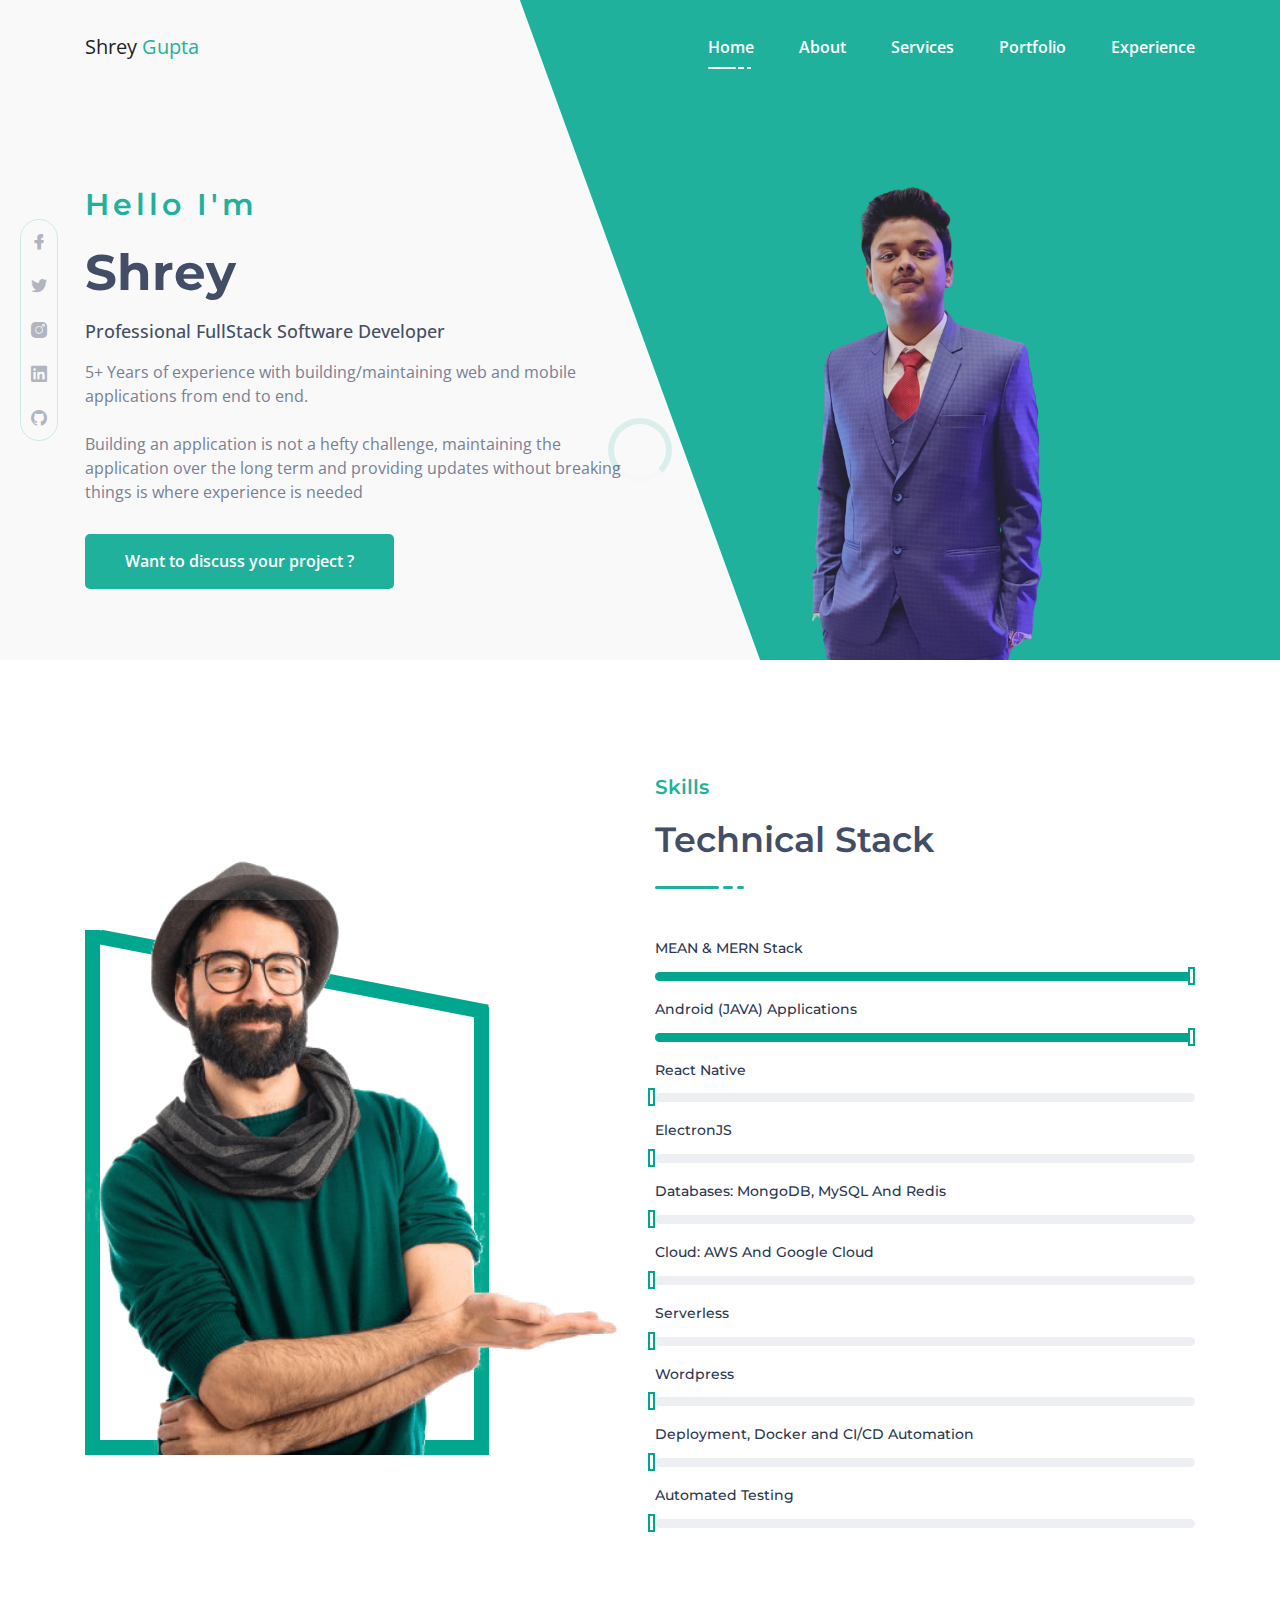
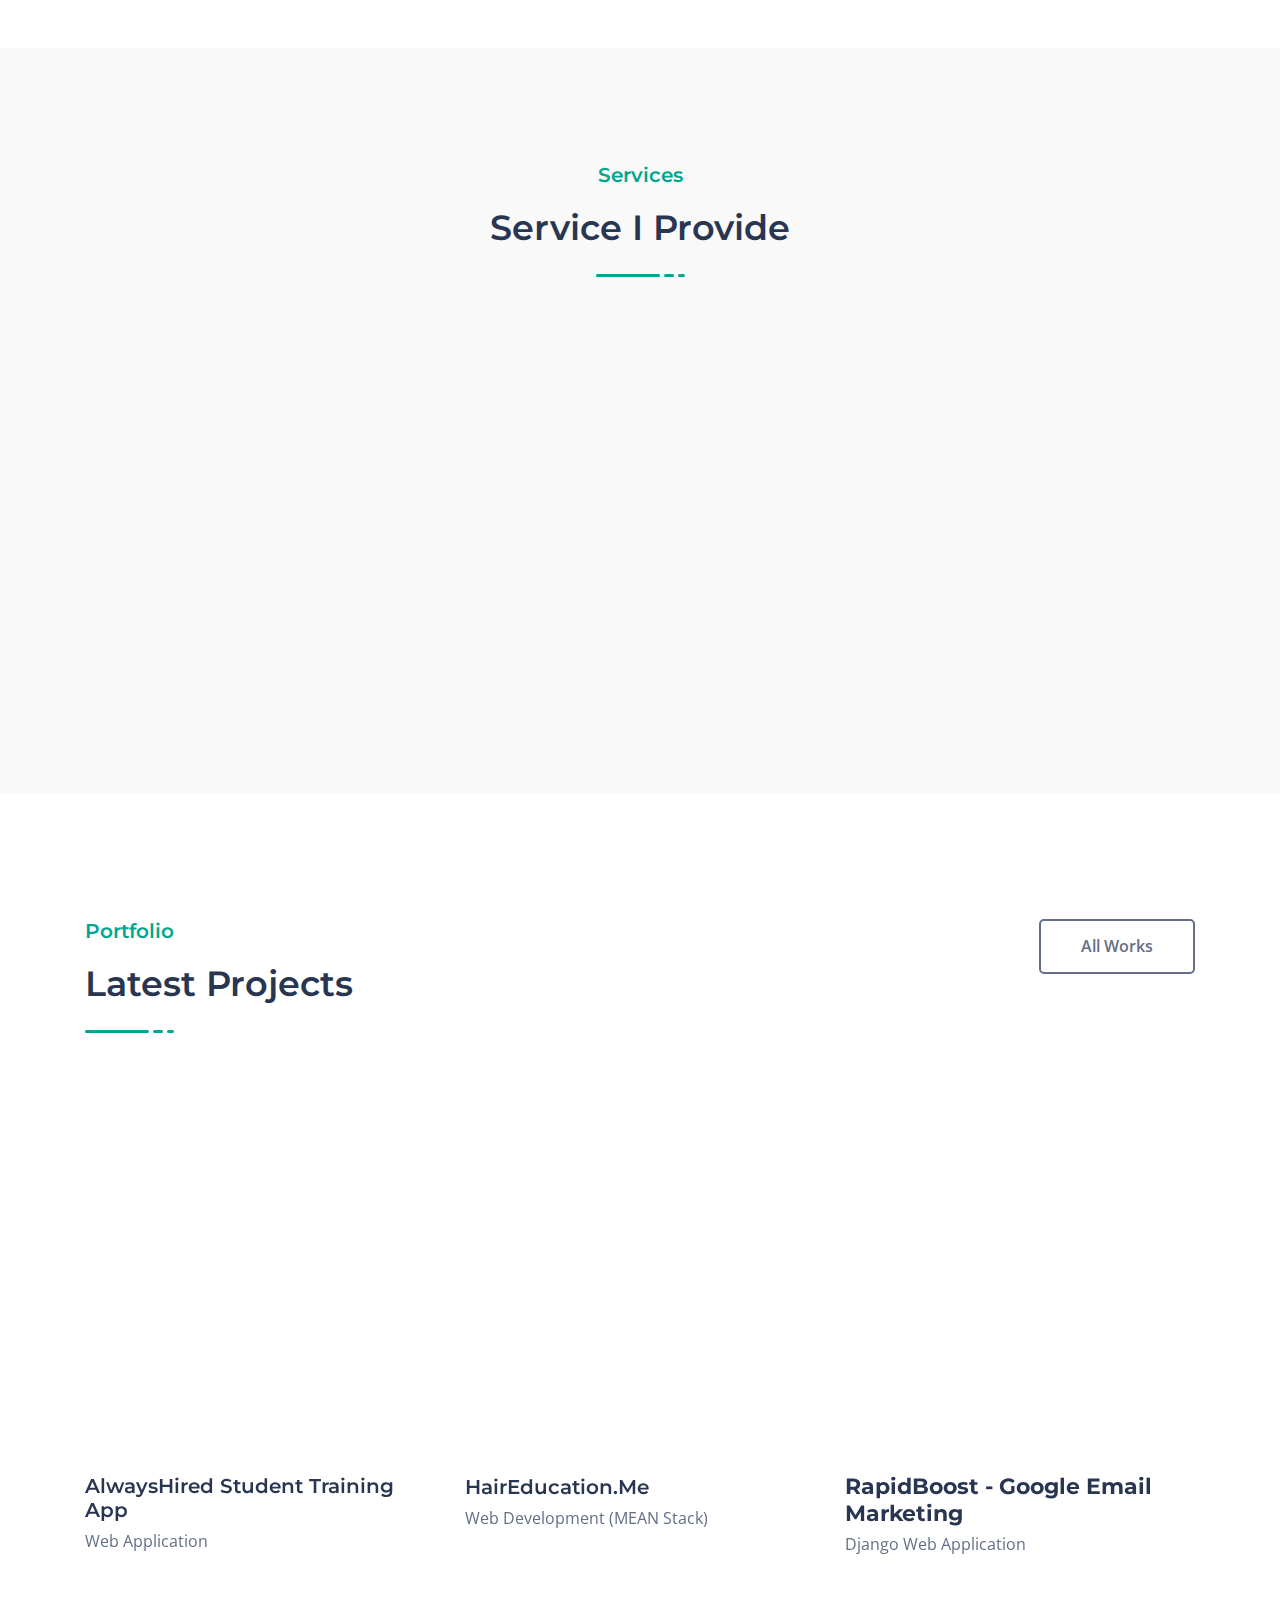
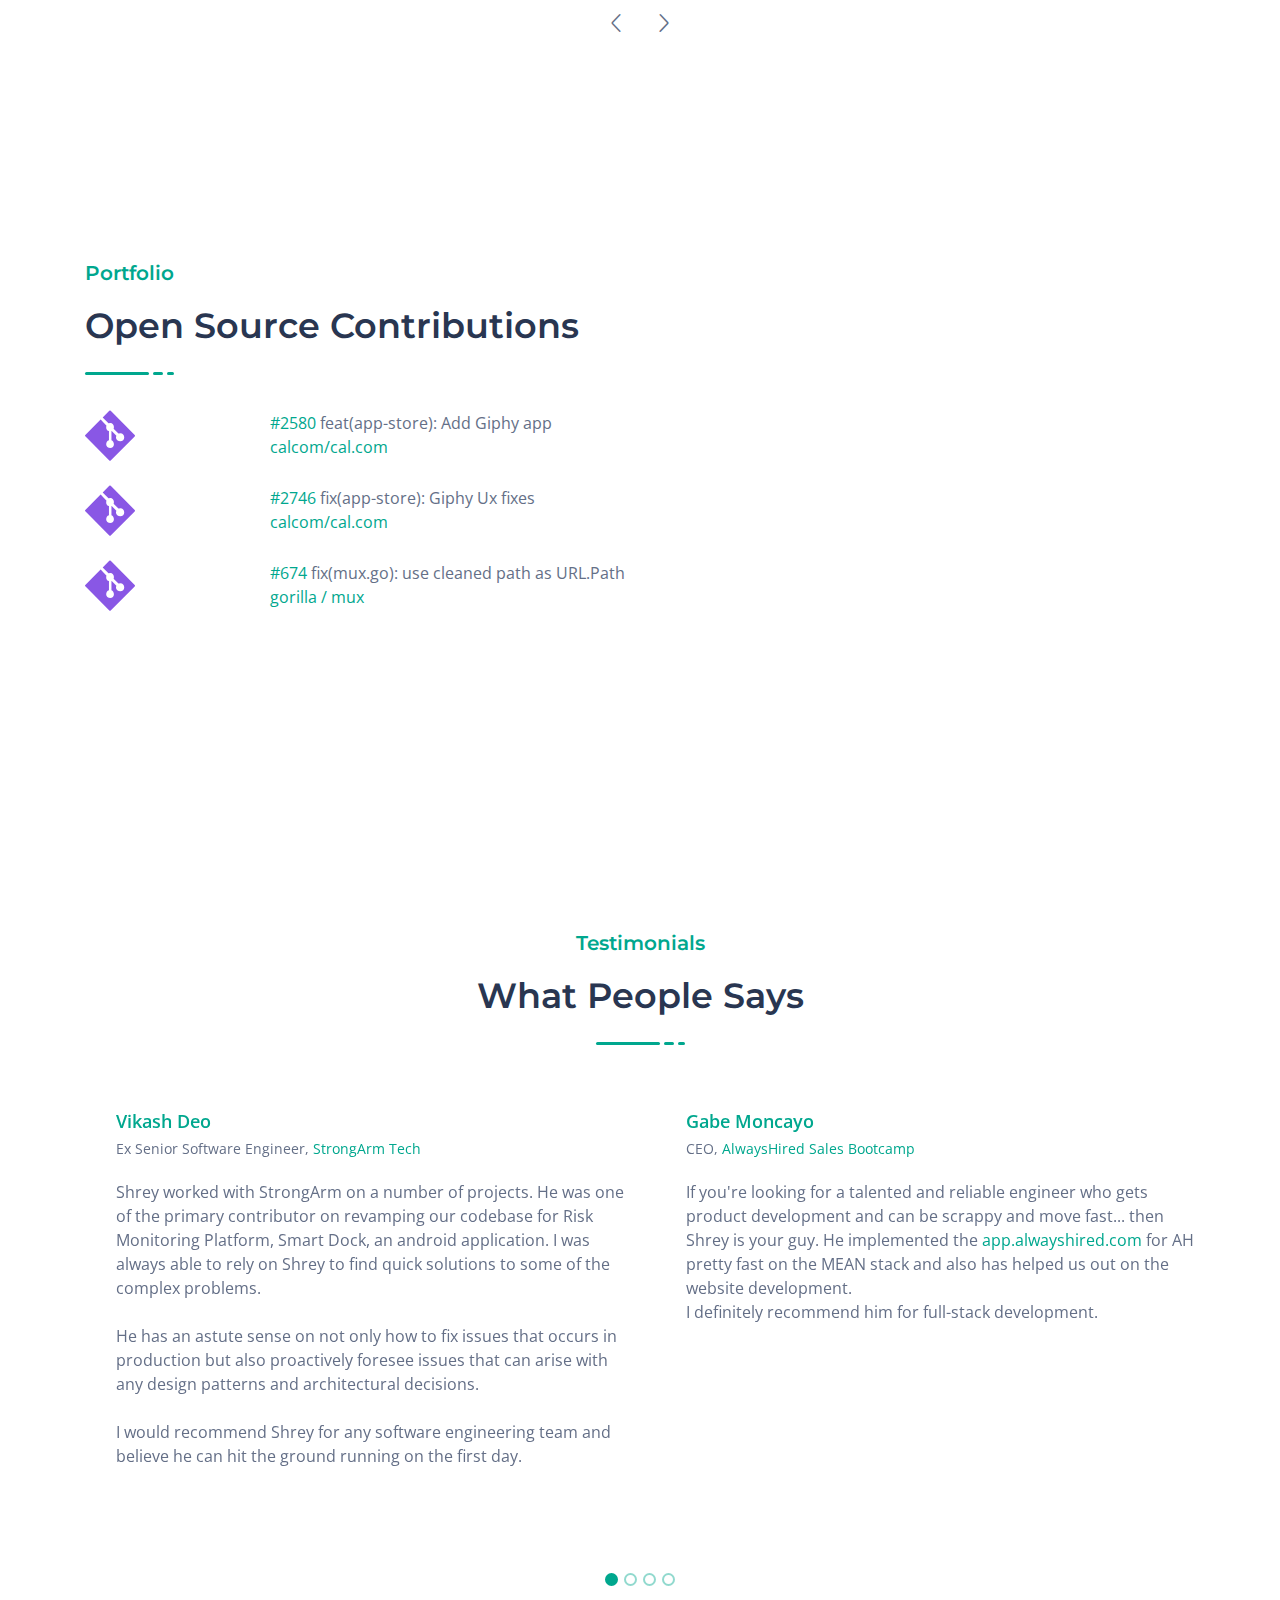
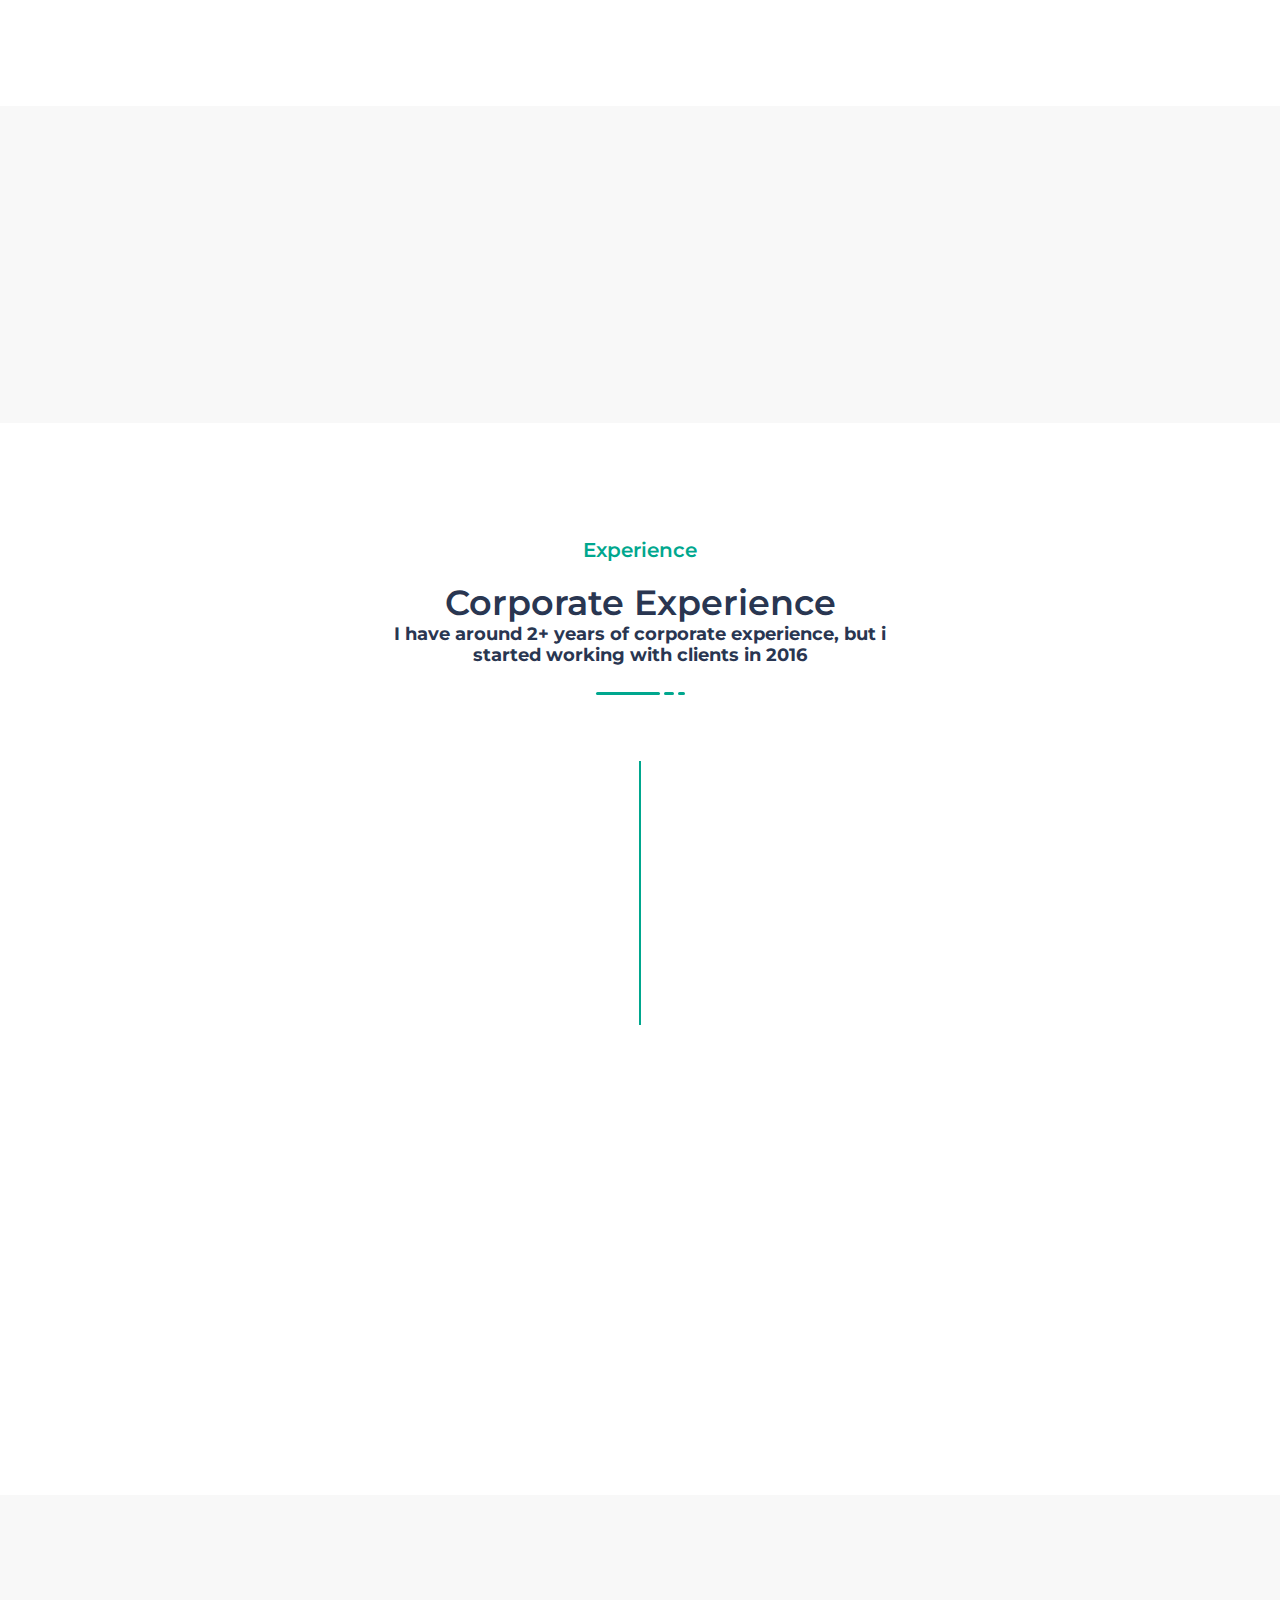
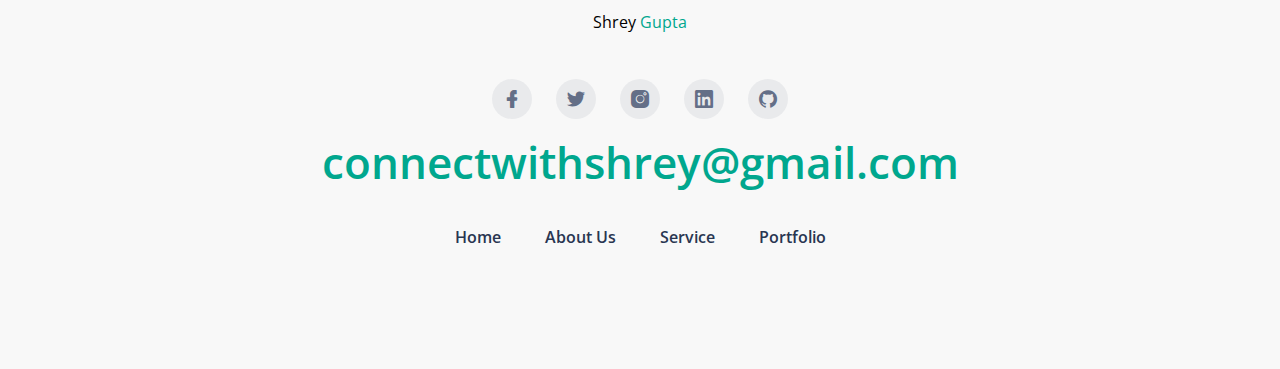
==== commit 5acb662e: "Add Open Source" ====
--- a/index.html
+++ b/index.html
@@ -462,6 +462,71 @@
     </div>
   </section>
 
+  <section id="contributions" class="project_area pt-125">
+    <div class="container">
+      <div class="row">
+        <div class="col-sm-9">
+          <div class="section_title pb-30">
+            <h5 class="sub_title">Portfolio</h5>
+            <h3 class="main_title">Open Source Contributions</h3>
+            <ul class="line">
+              <li>
+              </li>
+              <li>
+              </li>
+              <li>
+              </li>
+            </ul>
+          </div>
+        </div>
+      </div>
+      <div class="row" style="margin-bottom: 25px;">
+        <div class="row col-md-12">
+          <div class="col-md-2">
+            <i style="font-size: 50px;color: #8957e5;" class="lni lni-git"></i>
+          </div>
+          <div class="col-md-8">
+            <div>
+              <a href="https://github.com/calcom/cal.com/pull/2580">#2580</a> feat(app-store): Add Giphy app
+            </div>
+            <div>
+              <a href="https://github.com/calcom/cal.com">calcom/cal.com</a>
+            </div>
+          </div>
+        </div>
+      </div>
+      <div class="row" style="margin-bottom: 25px;">
+        <div class="row col-md-12">
+          <div class="col-md-2">
+            <i style="font-size: 50px;color: #8957e5;" class="lni lni-git"></i>
+          </div>
+          <div class="col-md-8">
+            <div>
+              <a href="https://github.com/calcom/cal.com/pull/2746">#2746</a> fix(app-store): Giphy Ux fixes
+            </div>
+            <div>
+              <a href="https://github.com/calcom/cal.com">calcom/cal.com</a>
+            </div>
+          </div>
+        </div>
+      </div>
+      <div class="row" style="margin-bottom: 25px;">
+        <div class="row col-md-12">
+          <div class="col-md-2">
+            <i style="font-size: 50px;color: #8957e5;" class="lni lni-git"></i>
+          </div>
+          <div class="col-md-8">
+            <div>
+              <a href="https://github.com/gorilla/mux/pull/674">#674</a> fix(mux.go): use cleaned path as URL.Path
+            </div>
+            <div>
+              <a href="https://github.com/gorilla/mux"> gorilla / mux </a>
+            </div>
+          </div>
+        </div>
+      </div>
+    </div>
+  </section>
 
   <section id="testimonial" class="testimonial_area pt-115 pb-120">
     <div class="container">
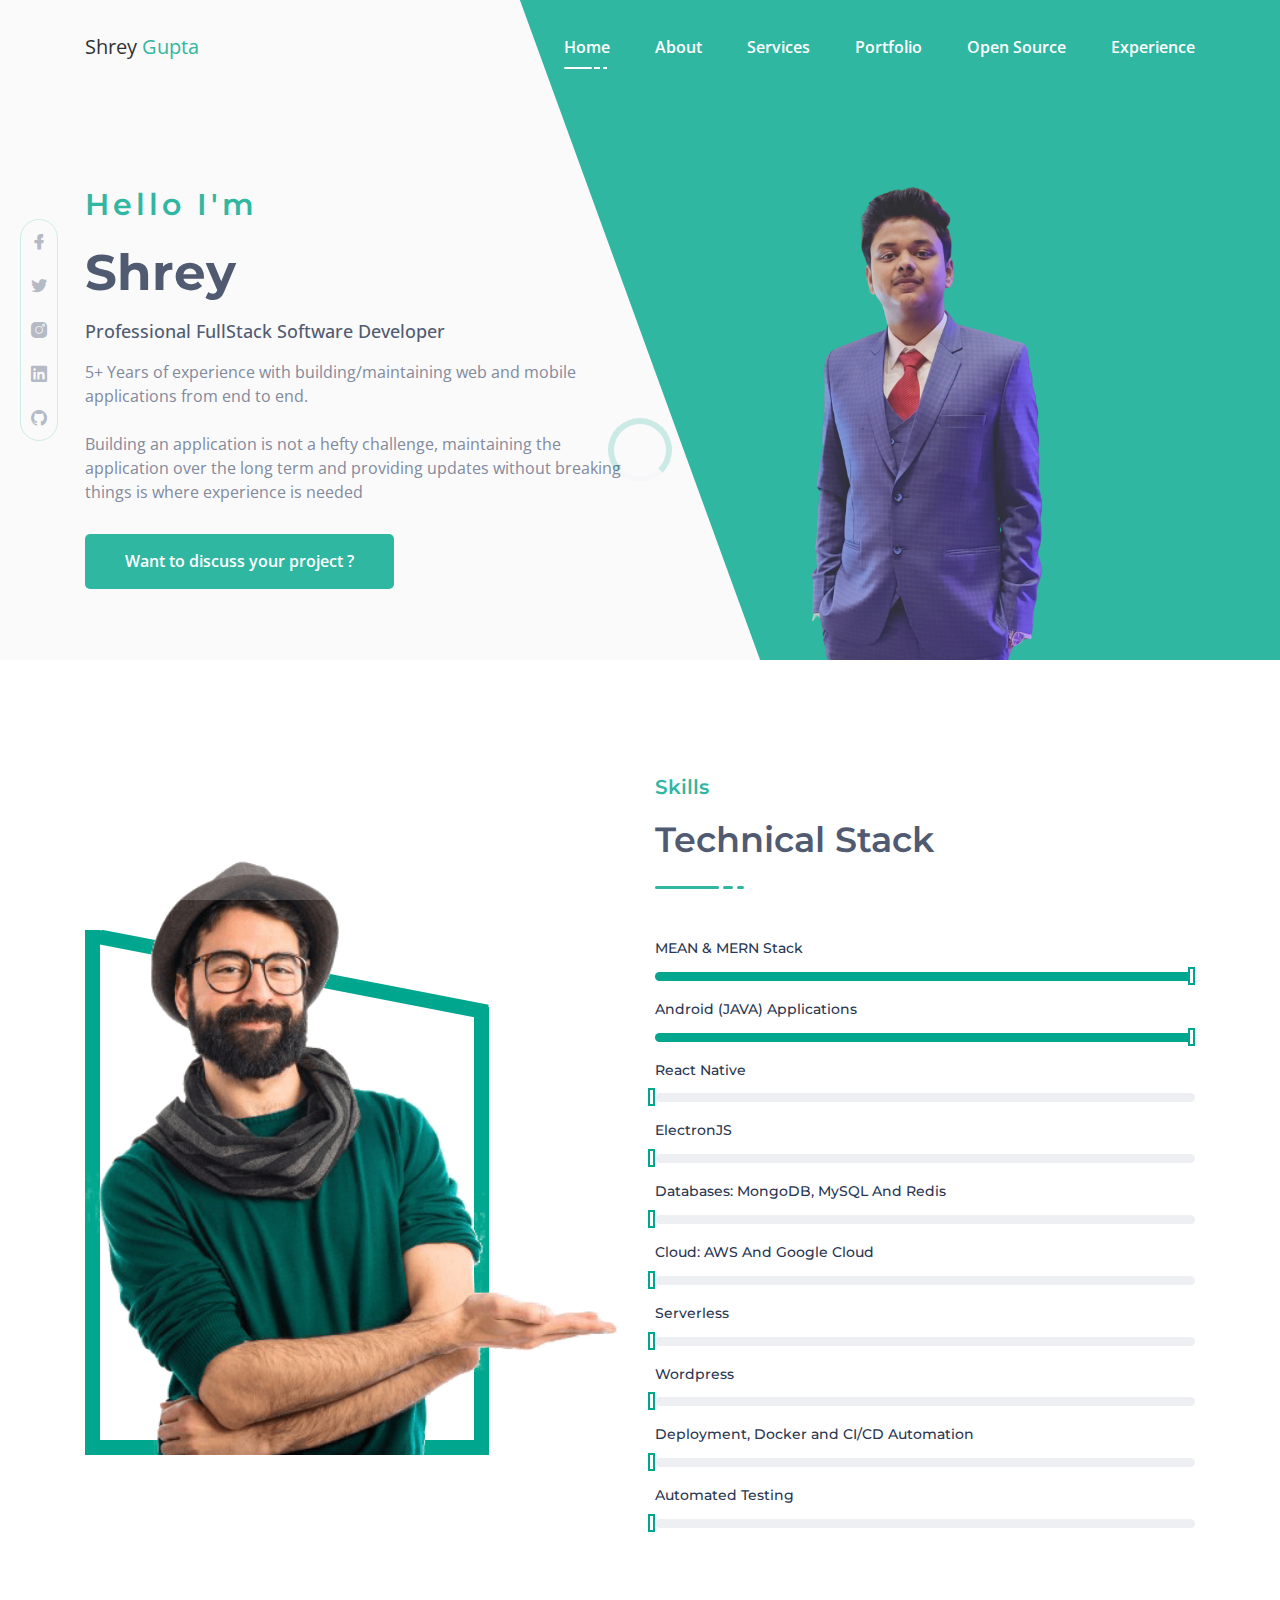
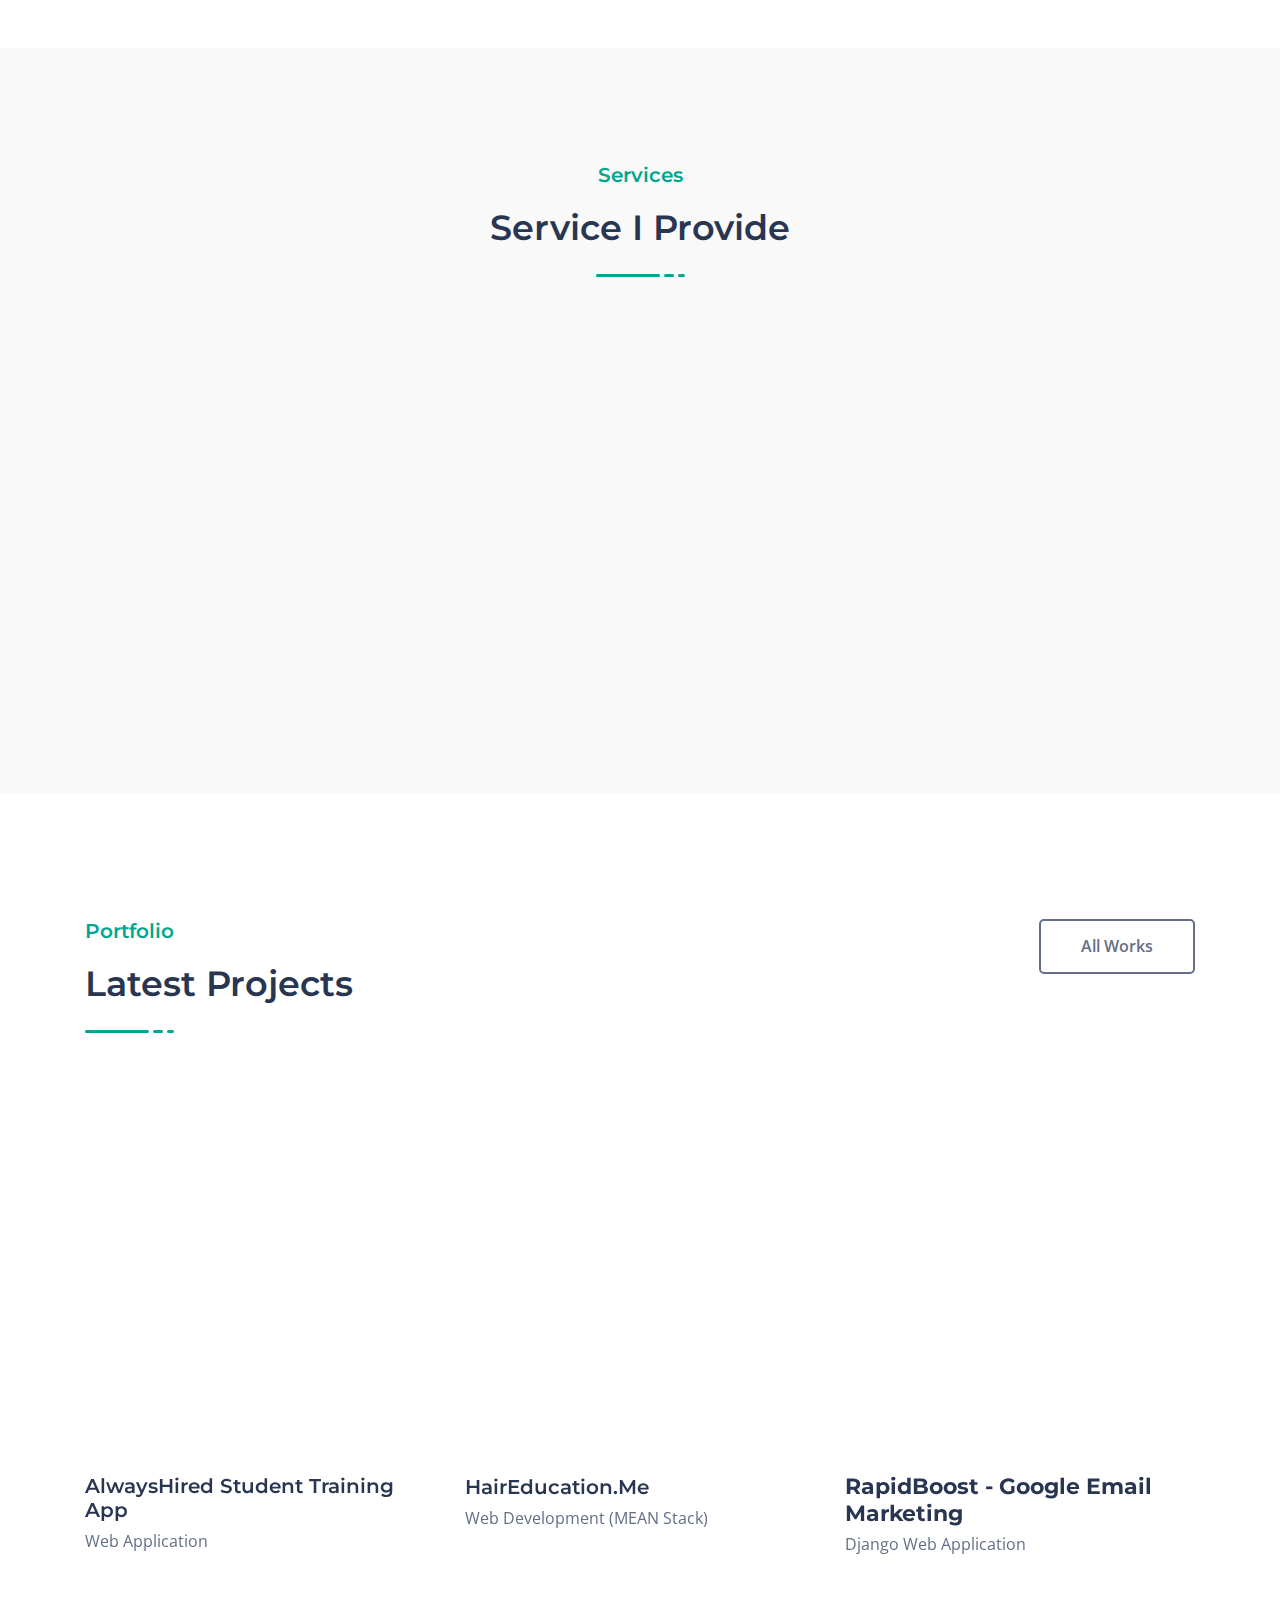
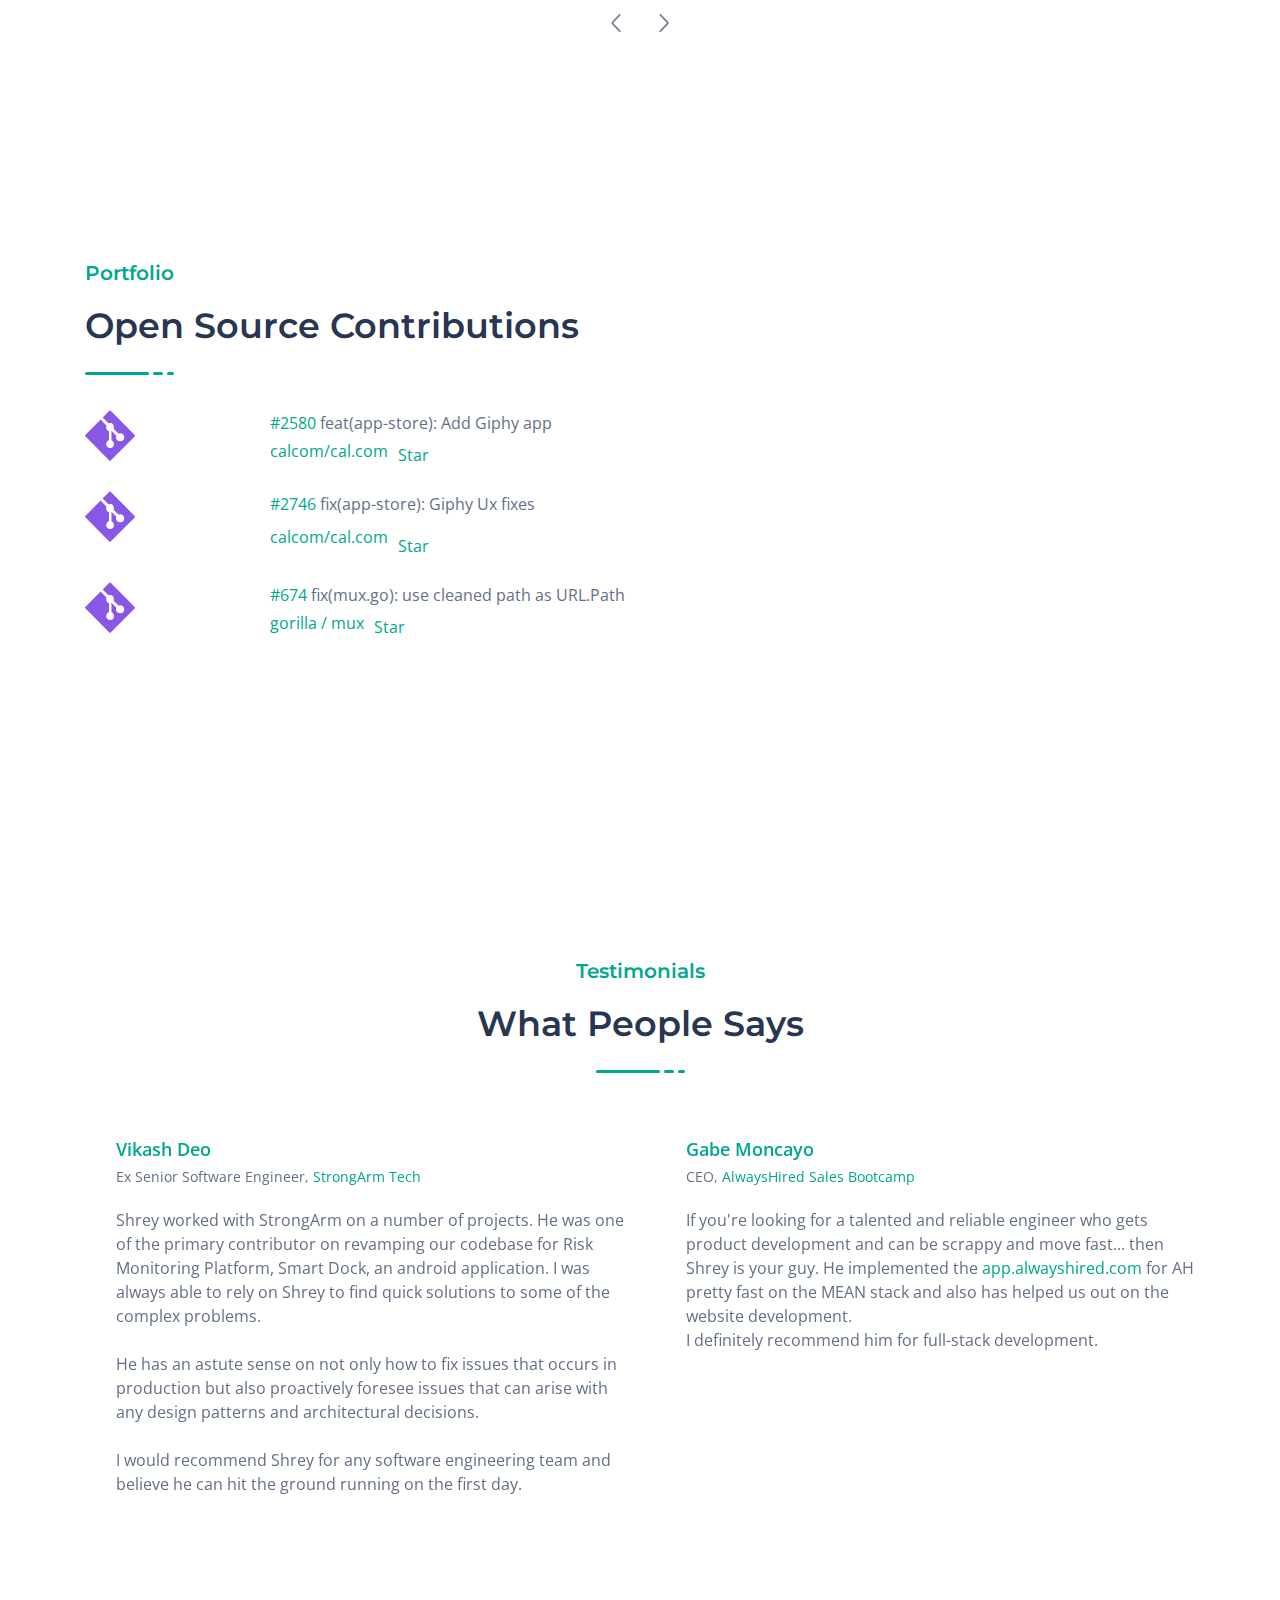
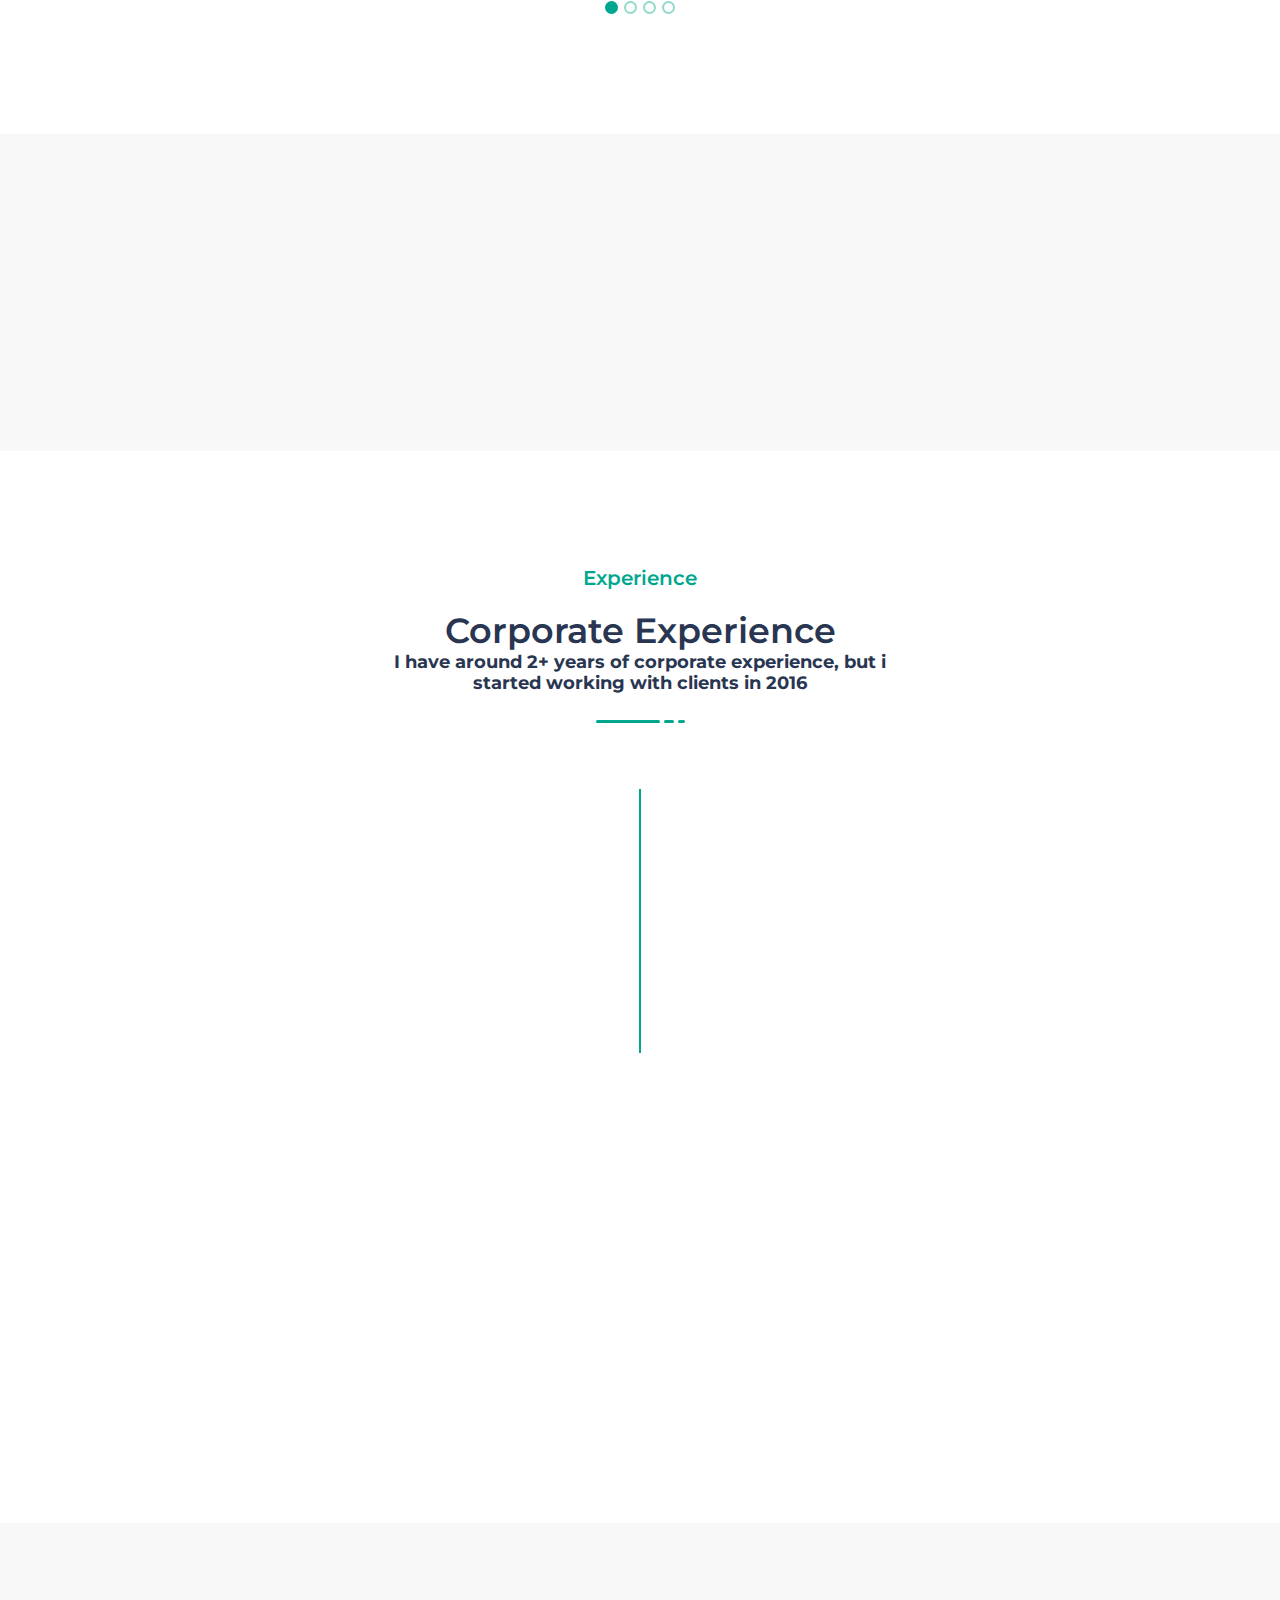
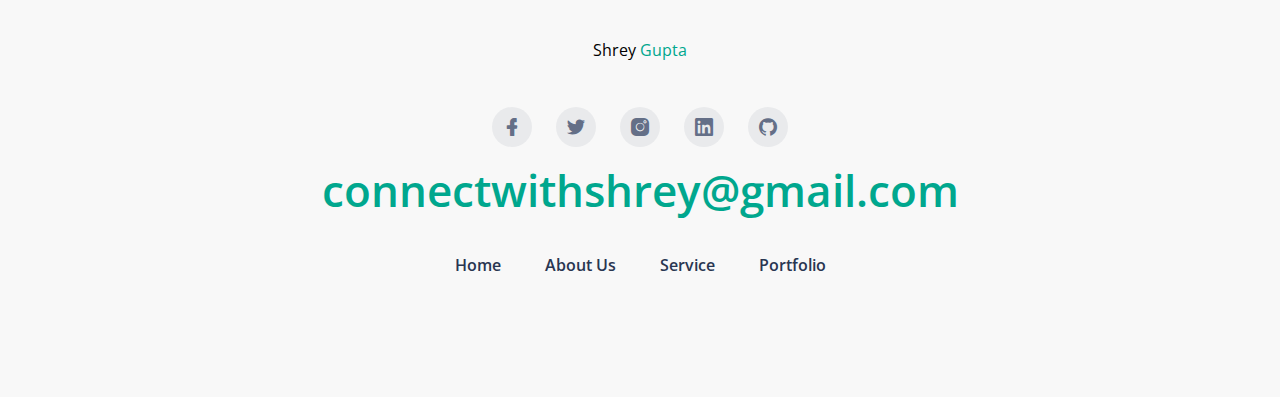
==== commit d39a867f: "Add OS" ====
--- a/index.html
+++ b/index.html
@@ -117,6 +117,9 @@
                     <a class="page-scroll" href="#project">Portfolio<span></span></a>
                   </li>
                   <li class="nav-item">
+                    <a class="page-scroll" href="#contributions">Open Source<span></span></a>
+                    </li>
+                    <li class="nav-item">
                     <a class="page-scroll" href="#work">Experience<span></span></a>
                   </li>
                 </ul>
@@ -147,8 +150,7 @@
                 not a
                 hefty challenge, maintaining the application over the long term and providing updates without breaking
                 things is where experience is needed</p>
-              <a data-toggle="modal" data-target="#exampleModalCenter" href="#contact" class="main-btn wow fadeInUp"
-                data-wow-duration="1.3s" data-wow-delay="1.4s">Want to discuss your project ?</a>
+              <a href="#contact" class="main-btn wow fadeInUp" data-cal-link="shrey/30min">Want to discuss your project ?</a>
             </div>
           </div>
           <div class="col-lg-6 col-md-6 col-sm-7">
@@ -489,8 +491,13 @@
             <div>
               <a href="https://github.com/calcom/cal.com/pull/2580">#2580</a> feat(app-store): Add Giphy app
             </div>
-            <div>
+            <div style="display: flex; align-items: center;">
               <a href="https://github.com/calcom/cal.com">calcom/cal.com</a>
+              <span style="padding-top: 8px;padding-left: 10px;">
+                <!-- Place this tag where you want the button to render. -->
+                <a class="github-button" href="https://github.com/calcom/cal.com" data-icon="octicon-star" data-show-count="true"
+                  aria-label="Star calcom/cal.com on GitHub">Star</a>
+              </span>
             </div>
           </div>
         </div>
@@ -504,8 +511,14 @@
             <div>
               <a href="https://github.com/calcom/cal.com/pull/2746">#2746</a> fix(app-store): Giphy Ux fixes
             </div>
-            <div>
+            <div style="display: flex; align-items: center;">
               <a href="https://github.com/calcom/cal.com">calcom/cal.com</a>
+              <span style="padding-top: 8px;padding-left: 10px;">
+              
+                <!-- Place this tag where you want the button to render. -->
+                <a style="margin-top: 10px;" class="github-button" href="https://github.com/calcom/cal.com" data-icon="octicon-star"
+                  data-show-count="true" aria-label="Star calcom/cal.com on GitHub">Star</a>
+              </span>
             </div>
           </div>
         </div>
@@ -519,8 +532,13 @@
             <div>
               <a href="https://github.com/gorilla/mux/pull/674">#674</a> fix(mux.go): use cleaned path as URL.Path
             </div>
-            <div>
+            <div style="display: flex; align-items: center;">
               <a href="https://github.com/gorilla/mux"> gorilla / mux </a>
+              <span style="padding-top: 8px;padding-left: 10px;">
+                <!-- Place this tag where you want the button to render. -->
+                <a class="github-button" href="https://github.com/gorilla/mux" data-icon="octicon-star" data-show-count="true"
+                  aria-label="Star gorilla/mux on GitHub">Star</a>
+              </span>
             </div>
           </div>
         </div>
@@ -764,7 +782,7 @@
                 </p>
               </div>
               <div class="call_to_action_btn">
-                <a data-toggle="modal" data-target="#exampleModalCenter" class="main-btn">Schedule a Meeting</a>
+                <a data-cal-link="shrey/30min" class="main-btn">Schedule a Meeting</a>
               </div>
             </div>
           </div>
@@ -821,25 +839,7 @@
   <script src="js/js-wow.min.js"></script>
   <script src="js/jquery.lazy.min.js"></script>
   <script src="js/js-main.js"></script>
-  <div class="modal fade" id="exampleModalCenter" tabindex="-1" role="dialog" aria-labelledby="exampleModalCenterTitle"
-    aria-hidden="true">
-    <div class="modal-dialog modal-dialog-centered" style="height: 100%; margin-top: 0; margin-bottom: 0;"
-      role="document">
-      <div class="modal-content" style="height: 100%">
-        <div class="modal-body">
-          <div class="zoomai-inline-widget"
-            data-url="https://meeting.calendarhero.com/meeting/new/614ebb75c2277400205cc273/websitelead"
-            style="min-width:320px; height:630px;"></div>
-        </div>
-        <div class="modal-footer">
-          <button type="button" class="btn btn-success" data-dismiss="modal">Close</button>
-        </div>
-      </div>
-    </div>
-  </div>
 </body>
-<!-- <div class="zoomai-slideout-widget-url" data-url="https://meeting.calendarhero.com/meeting/new/614ebb75c2277400205cc273/overseas"></div> -->
-<script defer type="text/javascript" src="https://app.calendarhero.com/assets/widget.js"></script>
 <script>
   $('.lazy').Lazy({
     // your configuration goes here
@@ -851,5 +851,18 @@
     }
   });
 </script>
-
+<!-- Place this tag in your head or just before your close body tag. -->
+<script async defer src="https://buttons.github.io/buttons.js"></script>
+<!-- Cal element-click embed code begins -->
+<script type="text/javascript">
+  (function (C, A, L) { let p = function (a, ar) { a.q.push(ar); }; let d = C.document; C.Cal = C.Cal || function () { let cal = C.Cal; let ar = arguments; if (!cal.loaded) { cal.ns = {}; cal.q = cal.q || []; d.head.appendChild(d.createElement("script")).src = A; cal.loaded = true; } if (ar[0] === L) { const api = function () { p(api, arguments); }; const namespace = ar[1]; api.q = api.q || []; typeof namespace === "string" ? (cal.ns[namespace] = api) && p(api, ar) : p(cal, ar); return; } p(cal, ar); }; })(window, "https://app.cal.com/embed/embed.js", "init");
+  Cal("init", { origin: "https://app.cal.com" });
+  //Important: Also, add data-cal-link="shrey/30min" attribute to the element you want to open Cal on click
+  Cal("ui", {
+    styles: {
+      branding: { "brandColor": "#00A78E" }
+    }
+  })
+</script>
+<!-- Cal element-click embed code ends -->
 </html>